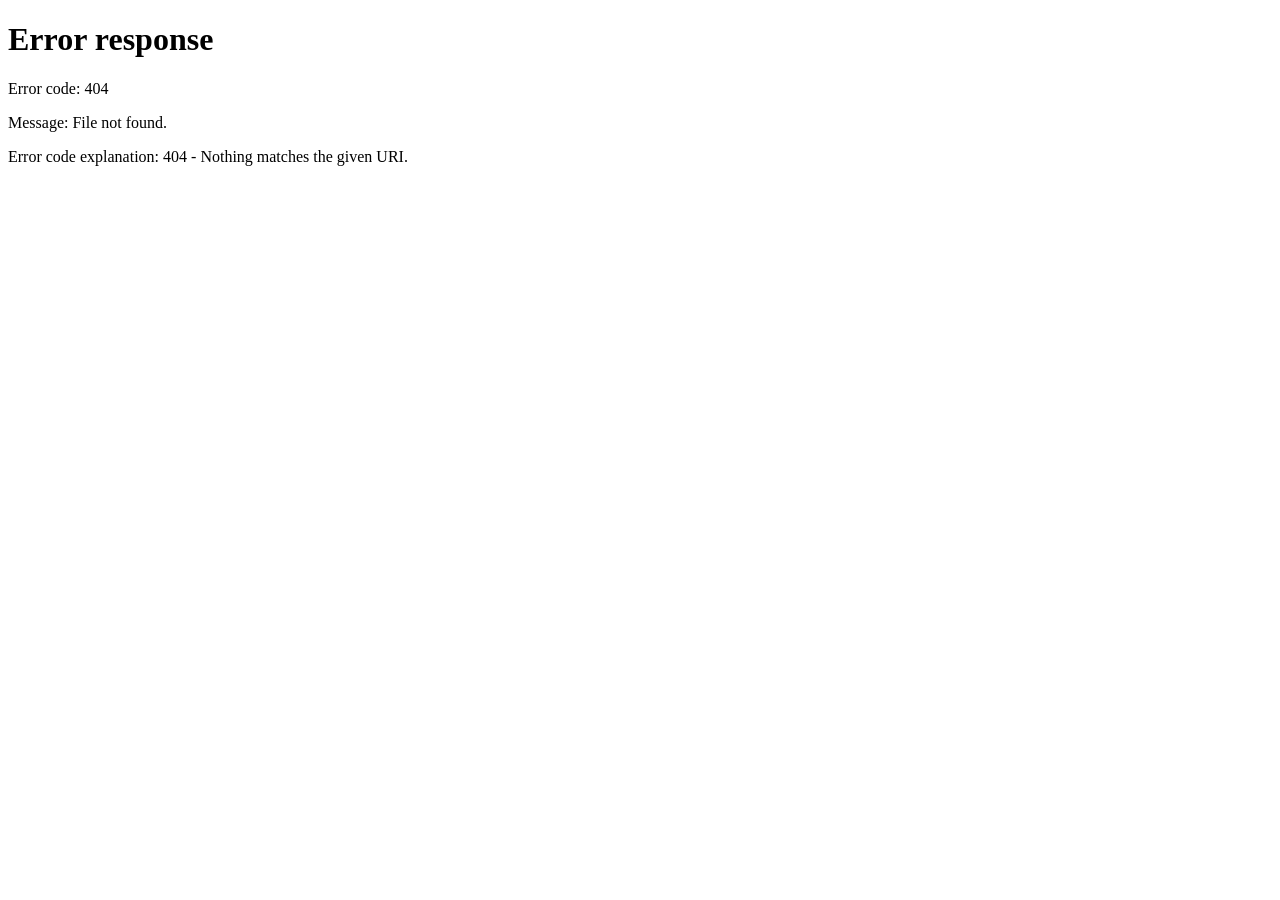
==== html/dashboard.html @ 8587cc4c "Fix status switch logic for Paranas municipality and other improvements" ====
<!DOCTYPE html>
<html lang="en">
<head>
  <meta charset="UTF-8">
  <meta name="viewport" content="width=device-width, initial-scale=1.0">
  <title>Dashboard SAMELCO II</title>
  <link rel="preconnect" href="https://fonts.googleapis.com">
  <link rel="preconnect" href="https://fonts.gstatic.com" crossorigin>
  <link href="https://fonts.googleapis.com/css2?family=Lora:ital,wght@0,500;0,600;1,500&family=Outfit:wght@300;400;500;600;700&family=Playfair+Display:ital,wght@0,600;1,500&display=swap" rel="stylesheet">
  <link rel="stylesheet" href="../css/styles.css">
  <link rel="stylesheet" href="../assets/vendor/leaflet/leaflet.css" />
  <script src="../assets/vendor/leaflet/leaflet.js"></script>
</head>
<body class="page-dashboard">
  <div class="bg-image" aria-hidden="true"></div>
  <div class="noise"></div>
  <div class="orb orb-1"></div>

  <nav class="nav">
    <div class="nav-inner">
      <a href="dashboard.html" class="nav-logo">
        <span class="nav-logo-icon" aria-hidden="true">
          <img src="../assets/images/logo.png" alt="SAMELCO II logo" class="nav-logo-img">
        </span>
        <span class="nav-logo-text">
          <span class="nav-logo-title">SAMELCO II</span>
          <span class="nav-logo-sub">SAMAR ELECTRIC COOPERATIVE, INC.</span>
        </span>
      </a>
      <div class="nav-right">
        <div class="notif-wrap" id="notif-wrap">
          <button type="button" class="notif-btn" id="notif-btn" aria-haspopup="true" aria-expanded="false" title="Notifications">
            <span class="notif-icon">🔔</span>
            <span class="notif-badge" id="notif-badge" style="display:none;">0</span>
          </button>
          <div class="notif-dropdown" id="notif-dropdown">
            <div class="notif-header">
              <div class="notif-head">
                <span class="notif-head-icon">🔔</span>
                <div class="notif-head-text">
                  <div class="notif-head-title">New Reports</div>
                  <div class="notif-head-sub" id="notif-summary">0 new</div>
                </div>
              </div>
              <button type="button" class="notif-clear-all" id="notif-clear-all" title="Mark all as read">Mark all as read</button>
            </div>
            <div class="notif-list" id="notif-list"></div>
            <div class="notif-empty" id="notif-empty">
              <div class="empty-title">No new reports</div>
            </div>
          </div>
        </div>
        <div class="nav-links">
          <a href="dashboard.html" class="nav-link" aria-current="page">Home</a>
          <a href="records.html" class="nav-link">Records</a>
          <a href="analytics.html" class="nav-link">Analytics</a>
          <a href="teams.html" class="nav-link">Teams</a>
          <a href="contact.html" class="nav-link">Contact</a>
          <a href="about.html" class="nav-link">About</a>
        </div>
        <span class="nav-user-welcome">Welcome, <span id="user-name">User</span></span>
        <button type="button" class="nav-btn nav-btn-cta" id="logout-btn">Logout</button>
      </div>
    </div>
  </nav>

  <section class="map-section" id="map-section">
      <div class="map-content-wrapper">
        <div class="map-wrapper">
          <div id="map" class="map-canvas"></div>
        </div>
        <div id="municipalities-panel" class="municipalities-panel">
          <h3 class="municipalities-panel-title">MUNICIPALITIES</h3>
          <p class="municipalities-panel-subtitle">Only municipalities with <strong>New compliance</strong> or <strong>On the way</strong> are listed; barangays without an active report are hidden.</p>
          <div class="municipalities-controls">
            <span class="issues-summary" id="issues-summary"></span>
            <button type="button" id="toggle-audit-btn" class="records-export-btn" style="margin-left:auto;">Audit Logs</button>
          </div>
          <div id="municipalities-sidebar-list" class="municipalities-list"></div>
          <div id="audit-logs" style="display:none; margin-top:0.75rem; border:1px solid #111; padding:0.75rem; border-radius:8px; background:#fff;">
            <div style="font-weight:700; margin-bottom:0.5rem;">Recent Actions</div>
            <div id="audit-logs-empty" style="color:#555;">No logs yet.</div>
            <ul id="audit-logs-list" style="list-style:none; padding-left:0; margin:0; max-height: 300px; overflow-y: auto;"></ul>
          </div>
        </div>
      </div>
    </div>
  </section>

  
  <div id="alarm-permission" style="position:fixed; right:16px; bottom:16px; z-index:9999; display:none; background:#1a1512; color:#ffd000; padding:10px 12px; border-radius:10px; border:1px solid rgba(255,208,0,0.35); box-shadow:0 8px 24px rgba(0,0,0,0.2);">
    <span style="margin-right:8px;">🔔 Enable sound alerts</span>
    <button id="enable-alerts-btn" style="background:#ffd000; color:#1a1512; border:none; border-radius:6px; padding:6px 10px; cursor:pointer;">Enable</button>
  </div>

  <div id="urgent-report-modal" class="modal urgent-report-modal" style="display:none;">
    <div class="modal-content urgent-report-modal-content">
      <span class="close-modal" id="close-urgent-report-modal">&times;</span>
      <div class="urgent-report-kicker">Urgent Report</div>
      <h2 id="urgent-report-title">Immediate attention required</h2>
      <p class="urgent-report-subtitle" id="urgent-report-subtitle">A new urgent report needs immediate crew attention.</p>
      <ul class="info-list urgent-report-list" id="urgent-report-info-list"></ul>
      <div class="urgent-report-actions">
        <button type="button" class="nav-btn nav-btn-cta" id="urgent-report-view-btn">View on Map</button>
        <button type="button" class="records-export-btn" id="urgent-report-dismiss-btn">Dismiss</button>
      </div>
    </div>
  </div>

  <audio id="alarm-audio" preload="auto"></audio>

  <footer class="main-footer">
    <div class="footer-content">
      <div class="footer-brand">
        <a href="dashboard.html" class="footer-logo">
          <img src="../assets/images/logo.png" alt="SAMELCO II logo" class="footer-logo-img">
          <div class="footer-logo-text">
            <span class="footer-logo-title">SAMELCO II</span>
            <span class="footer-logo-sub">SAMAR ELECTRIC COOPERATIVE, INC.</span>
          </div>
        </a>
        <p>Providing reliable and sustainable electric service to the province of Samar. Dedicated to empowering communities through energy.</p>
      </div>
      <div class="footer-links">
        <h4>Quick Links</h4>
        <ul>
          <li><a href="dashboard.html">Home Dashboard</a></li>
          <li><a href="records.html">Consumer Records</a></li>
          <li><a href="analytics.html">Data Analytics</a></li>
          <li><a href="teams.html">Team Management</a></li>
        </ul>
      </div>
      <div class="footer-links">
        <h4>Support</h4>
        <ul>
          <li><a href="about.html">About Us</a></li>
          <li><a href="contact.html">Contact Support</a></li>
          <li><a href="report.html">Report an Issue</a></li>
        </ul>
      </div>
      <div class="footer-contact">
        <h4>Contact Us</h4>
        <div class="footer-contact-info">
          <div class="footer-contact-item">
            <span class="footer-contact-icon">📍</span>
            <span>Paranas, Samar, Philippines</span>
          </div>
          <div class="footer-contact-item">
            <span class="footer-contact-icon">📞</span>
            <span>+63 (055) 123-4567</span>
          </div>
          <div class="footer-contact-item">
            <span class="footer-contact-icon">✉️</span>
            <span>support@samelcodos.ph</span>
          </div>
        </div>
      </div>
    </div>
    <div class="footer-bottom">
      <div class="footer-copy">
        &copy; 2026 SAMELCO II. All rights reserved.
      </div>
    </div>
  </footer>

  <button type="button" class="back-to-top" id="back-to-top" title="Back to Top">
    <span>↑</span>
  </button>

  <script src="../js/supabase-config.js"></script>
  <script src="../js/coverage-samelco-geojson.js"></script>
  <script src="../js/coverage-lookup.js"></script>
  <script src="../js/dashboard.js"></script>
  <script>
    // Back to Top functionality
    const backToTopBtn = document.getElementById('back-to-top');
    window.addEventListener('scroll', () => {
      if (window.scrollY > 300) {
        backToTopBtn.classList.add('visible');
      } else {
        backToTopBtn.classList.remove('visible');
      }
    });
    backToTopBtn.addEventListener('click', () => {
      window.scrollTo({ top: 0, behavior: 'smooth' });
    });
  </script>
</body>
</html>
---- css/styles.css ----
/* ---- Variables ---- */
:root {
 
  --surface: rgba(255, 255, 255, 0.04);
  --surface-hover: rgba(255, 255, 255, 0.07);
  --border: rgba(255, 255, 255, 0.08);
  --text: #f5f0eb;
  --text-muted: #9b8f85;
  --accent: #ffd000;
  --accent-soft: rgba(224, 124, 74, 0.25);
  --accent-glow: rgba(224, 124, 74, 0.4);
  --success: #6ee7b7;
  --radius: 16px;
  --radius-sm: 10px;
  --font: 'Outfit', system-ui, sans-serif;
  --font-display: 'Playfair Display', Georgia, serif;
}

/* ---- Reset & Base ---- */
*, *::before, *::after {
  box-sizing: border-box;
  margin: 0;
  padding: 0;
}

html {
  font-size: 16px;
  scroll-behavior: smooth;
}

body {
  background: #ffffff;
}

/* Single background image */
.bg-image {
  display: none;
  position: fixed;
  inset: 0;
  z-index: -2;
  background-image: url("../assets/images/bg1.jpg");
  background-size: cover;
  background-position: center;
  background-repeat: no-repeat;
}

.bg-overlay {
  position: fixed;
  inset: 0;
  z-index: -1;
  background: #1a1512;
  pointer-events: none;
}

/* ---- Background effects ---- */
.noise {
  display: none;
  position: fixed;
  inset: 0;
  background-image: url("../assets/images/bg.jpg");
  pointer-events: none;
  z-index: 1;
}

/* Background coasters */
.bg-coaster {
  display: none;
  position: fixed;
  border-radius: 50%;
  pointer-events: none;
  z-index: 0;
  background: linear-gradient(145deg, rgba(255, 255, 255, 0.06) 0%, rgba(255, 255, 255, 0.02) 100%);
  border: 3px solid rgba(255, 255, 255, 0.12);
  box-shadow: inset 0 2px 12px rgba(255, 255, 255, 0.06),
    0 20px 40px rgba(0, 0, 0, 0.2);
  animation: bg-coaster-float 15s ease-in-out infinite;
}

.bg-coaster-1 {
  width: 280px;
  height: 280px;
  top: 15%;
  right: 18%;
  animation-delay: 0s;
}

.bg-coaster-2 {
  width: 200px;
  height: 200px;
  bottom: 25%;
  left: 12%;
  animation-delay: -5s;
}

.bg-coaster-3 {
  width: 160px;
  height: 160px;
  top: 55%;
  right: 35%;
  animation-delay: -10s;
}

@keyframes bg-coaster-float {
  0%, 100% { transform: translate(0, 0) rotate(0deg); }
  33% { transform: translate(15px, -15px) rotate(2deg); }
  66% { transform: translate(-10px, 10px) rotate(-1deg); }
}

.orb {
  display: none;
  position: fixed;
  border-radius: 50%;
  filter: blur(80px);
  opacity: 0.5;
  pointer-events: none;
  z-index: 0;
  animation: float 12s ease-in-out infinite;
}

.orb-1 {
  width: 400px;
  height: 400px;
  background: radial-gradient(circle, var(--accent-soft) 0%, transparent 70%);
  top: -100px;
  left: -100px;
  animation-delay: 0s;
}

.orb-2 {
  width: 300px;
  height: 300px;
  background: radial-gradient(circle, rgba(110, 231, 183, 0.15) 0%, transparent 70%);
  bottom: 10%;
  right: 10%;
  animation-delay: -4s;
}

.orb-3 {
  width: 250px;
  height: 250px;
  background: radial-gradient(circle, rgba(167, 139, 250, 0.12) 0%, transparent 70%);
  top: 50%;
  left: 40%;
  animation-delay: -8s;
}

@keyframes float {
  0%, 100% { transform: translate(0, 0) scale(1); }
  33% { transform: translate(30px, -30px) scale(1.05); }
  66% { transform: translate(-20px, 20px) scale(0.95); }
}

/* ---- Carousel ---- */
.carousel-section {
  position: relative;
  z-index: 2;
  width: 100%;
  max-width: none;
  height: calc(100svh - 6.75rem);
  min-height: 460px;
  overflow: hidden;
  border-radius: var(--radius);
}

.carousel {
  position: absolute;
  inset: 0;
}

.carousel-track {
  display: flex;
  width: 300%;
  height: 100%;
  transition: transform 0.5s ease-in-out;
}

.carousel-slide {
  flex: 0 0 33.333%;
  width: 33.333%;
  height: 100%;
  background-size: cover;
  background-position: center;
  background-repeat: no-repeat;
}

.carousel-slide-1 { background-image: url("../assets/images/bg1.jpg"); }
.carousel-slide-2 { background-image: url("../assets/images/bg2.jpg"); }
.carousel-slide-3 { background-image: url("../assets/images/bg3.jpg"); }

@keyframes carousel-slide {
  0%, 28% { transform: translateX(0); }
  33%, 61% { transform: translateX(-33.333%); }
  66%, 94% { transform: translateX(-66.666%); }
  100% { transform: translateX(0); }
}

.carousel-overlay {
  position: absolute;
  inset: 0;
  background: linear-gradient(to bottom, rgba(0,0,0,0.3) 0%, rgba(0,0,0,0.5) 100%);
  pointer-events: none;
}

.carousel-caption {
  position: absolute;
  bottom: 20%;
  left: 50%;
  transform: translateX(-50%);
  text-align: center;
  color: #fff;
  z-index: 1;
  pointer-events: auto;
}

.carousel-tag {
  display: inline-block;
  font-family: 'Playfair Display', Georgia, serif;
  font-size: 2.125rem;
  font-weight: 600;
  letter-spacing: 0.25em;
  text-transform: uppercase;
  color: var(--accent);
  margin: 0 0 0.5rem 0;
}

.carousel-cta {
  display: inline-block;
  padding: 0.75rem 1.75rem;
  font-family: var(--font);
  font-size: 1rem;
  font-weight: 600;
  color: #1a1512;
  background: var(--accent);
  border-radius: var(--radius-sm);
  text-decoration: none;
  transition: transform 0.2s, box-shadow 0.2s;
  box-shadow: 0 4px 20px rgba(255, 208, 0, 0.4);
}

.carousel-cta:hover {
  transform: translateY(-2px);
  box-shadow: 0 6px 24px rgba(255, 208, 0, 0.5);
}

.carousel-dots {
  position: absolute;
  bottom: 1.5rem;
  left: 50%;
  transform: translateX(-50%);
  display: flex;
  gap: 0.5rem;
  z-index: 1;
}

.carousel-dot {
  width: 10px;
  height: 10px;
  border-radius: 50%;
  border: 2px solid rgba(255,255,255,0.6);
  background: transparent;
  cursor: pointer;
  padding: 0;
  transition: background 0.2s, border-color 0.2s;
}

.carousel-dot:hover,
.carousel-dot.active {
  background: #fff;
  border-color: #fff;
}

@media (max-width: 900px) {
  .carousel-section {
    height: 70vh;
    min-height: 360px;
  }
}

.dashboard-hero {
  display: none;
}

.dashboard-container {
  max-width: 1000px;
  margin: 0 auto;
}

.dashboard-title {
  font-family: var(--font-display);
  font-size: clamp(1.5rem, 5vw, 2.5rem);
  font-weight: 400;
  color:black var(--text);
  margin-bottom: 0.75rem;
}

.dashboard-subtitle {
  font-size: 1.15rem;
  color: black var(--text-muted);
}

.nav-user-welcome {
  display: inline-flex;
  align-items: center;
  justify-content: center;
  height: 40px;
  padding: 0 10px;
  font-family: var(--font);
  font-size: 0.9rem;
  color: #374151;
  font-weight: 600;
  background: rgba(255,255,255,0.5);
  border: 1px solid rgba(0,0,0,0.05);
  border-radius: 10px;
}

.nav-user-welcome #user-name {
  font-weight: 700;
  color: #6b0f0f;
}

@media (max-width: 900px) {
  .nav-user-welcome {
    display: none;
  }
  .nav-inner {
    padding: 0.5rem 1rem;
  }
  .notif-dropdown {
    width: 92vw;
    right: 50%;
    transform: translateX(50%);
  }
}

/* ---- Map Section ---- */
.map-section {
  position: relative;
  z-index: 2;
  width: 100%;
  padding: 60px 0 0 0;
  background: #ffffff;
  min-height: 100vh;
}

.map-container {
  max-width: 100%;
  margin: 0;
  padding: 0;
}

.map-header {
  text-align: center;
  margin-bottom: 1rem;
  padding: 0 1rem;
}

.map-title {
  font-family: var(--font-display);
  font-size: clamp(2rem, 4vw, 2.80rem);
  font-weight: 800;
  color: #8f0000;
  margin-bottom: 0.5rem;
}

.map-subtitle {
  font-size: 1.05rem;
  color: #110f0f;
  font-weight: 600;
}

.map-wrapper {
  position: relative;
  border-radius: 0;
  overflow: hidden;
  box-shadow: none;
  flex: 1;
  min-width: 0;
  border: 2px solid rgba(139, 42, 42, 0.3);
  background: #fff;
}

.map-content-wrapper {
  display: flex;
  gap: 0;
  align-items: stretch;
  height: calc(100vh - 140px);
}

body.page-dashboard .map-section {
  padding-top: 72px;
  min-height: 100svh;
  height: 100svh;
  display: flex;
}

body.page-dashboard .map-container {
  height: 100%;
  display: flex;
  flex-direction: column;
}

body.page-dashboard .map-header {
  display: none;
}

body.page-dashboard .map-content-wrapper {
  flex: 1;
  height: auto;
  min-height: 0;
}

body.page-dashboard .map-canvas {
  height: 100% !important;
}

/* on about page remove sidebar spacing */
body.page-about .map-content-wrapper {
  justify-content: center;
}

/* remove nav bottom border/shadow on about page */
body.page-about .nav {
  border-bottom: none;
  box-shadow: none;
  background: #fff; /* keep solid white if desired */
}

.municipalities-panel {
  width: 32%;
  min-width: 260px;
  max-width: 380px;
  background: #fff;
  display: flex;
  flex-direction: column;
  height: 100%;
  border-left: 1px solid #ccc;
  padding: 1.25rem 1.5rem;
}

.municipalities-panel[hidden] {
  display: none !important;
}

.municipalities-panel-title {
  font-family: var(--font);
  font-size: 1rem;
  font-weight: 700;
  color: #1a1a1a;
  text-transform: uppercase;
  letter-spacing: 0.02em;
  margin: 0 0 1rem 0;
  padding: 0;
}

.municipalities-panel-subtitle {
  font-size: 0.8rem;
  color: #555;
  margin: 0 0 0.75rem 0;
}

.municipalities-list {
  flex: 1;
  min-height: 0;
  overflow-y: auto;
  display: flex;
  flex-direction: column;
  gap: 0.25rem;
}

.sidebar-list {
  flex: 1;
  overflow-y: auto;
  display: flex;
  flex-direction: column;
  gap: 0.25rem;
}

.sidebar-municipality-item {
  padding: 0.5rem 0;
  background: transparent;
  border: none;
  border-radius: 0;
  cursor: pointer;
  transition: background 0.15s ease;
}

.sidebar-municipality-item:hover {
  background: #fff;
}

.sidebar-municipality-item.is-active {
  background: #fff;
}

.sidebar-municipality-item h4 {
  font-family: var(--font);
  font-size: 0.95rem;
  font-weight: 400;
  color: #1a1a1a;
  margin: 0;
}

.sidebar-municipality-item p {
  font-size: 0.8rem;
  color: #555;
  margin: 0.25rem 0 0 0;
}

.sidebar-municipality-item.is-active h4 {
  color: #8f0000;
  font-weight: 700;
}

.sidebar-barangays {
  margin-top: 0.35rem;
  margin-bottom: 0.5rem;
  padding-left: 0.75rem;
  border-left: 2px solid rgba(0, 0, 0, 0.15);
  display: flex;
  flex-direction: column;
  gap: 0.2rem;
}

.barangay-item-sidebar {
  padding: 0.35rem 0;
  background: transparent;
  border: none;
  border-radius: 0;
  font-size: 0.85rem;
  color: #333;
  display: flex;
  align-items: center;
  gap: 0.5rem;
}

.barangay-item-sidebar:hover {
  background: transparent;
  transform: none;
}

.barangay-item-sidebar.barangay-new {
  color: #dc2626;
  font-weight: 700;
  position: relative;
}

.barangay-item-sidebar.barangay-new::after {
  content: '';
  display: none;
}

.barangay-item-sidebar.barangay-pending {
  color: #f97316;
  font-weight: 700;
}

.barangay-item-sidebar .restore-one-btn {
  margin-left: auto;
  font-size: 0.75rem;
  color: #065f46;
  text-decoration: none;
}

.issue-badge {
  display: inline-block;
  margin-left: 0.5rem;
  padding: 0.1rem 0.45rem;
  font-size: 0.7rem;
  font-weight: 700;
  border: 1px solid transparent;
  border-radius: 10px;
  vertical-align: middle;
}

.issue-badge.new {
  color: #dc2626;
  background: #fee2e2;
  border-color: #fecaca;
}

.issue-badge.pending {
  color: #f97316;
  background: #ffedd5;
  border-color: #fed7aa;
}

.issue-badge.restored {
  color: #065f46;
  background: #d1fae5;
  border-color: #a7f3d0;
}

.sidebar-municipality-item.has-issue h4 {
  font-weight: 600;
  color: #7f1d1d;
}

.municipalities-controls {
  display: flex;
  align-items: center;
  justify-content: space-between;
  gap: 0.5rem;
  margin: 0.25rem 0 0.5rem;
}

.issues-toggle {
  display: inline-flex;
  align-items: center;
  gap: 0.4rem;
  font-size: 0.8rem;
  color: #222;
}

.issues-summary {
  font-size: 0.8rem;
  color: #7f1d1d;
  font-weight: 600;
}

/* Map pins for status */
.marker-pin-new {
  background: linear-gradient(135deg, #dc2626 0%, #ef4444 100%);
}
.marker-pin-pending {
  background: linear-gradient(135deg, #f97316 0%, #fb923c 100%);
}
.marker-pin-restored {
  background: linear-gradient(135deg, #059669 0%, #34d399 100%);
}

@media (max-width: 1024px) {
  .map-content-wrapper {
    flex-direction: column;
  }

  .municipalities-panel {
    width: 100%;
    min-width: 0;
    max-width: none;
    max-height: 280px;
  }

  .municipalities-list {
    max-height: 200px;
  }
}

.map-canvas {
  width: 100%;
  height: 100%;
  background: #ffffff;
}

.map-overlay-ui {
  position: absolute;
  top: 1rem;
  right: 1rem;
  z-index: 1000;
}

/* ---- Branches page ---- */
.branches-section {
  position: relative;
  z-index: 2;
  width: 100%;
  padding: 60px 0;
  background: #ffffff;
  min-height: 100vh;
}

.branches-container {
  max-width: 600px;
  margin: 0 auto;
  padding: 0 1rem;
  text-align: center;
}

.branch-list {
  display: flex;
  flex-wrap: wrap;
  gap: 1rem;
  justify-content: center;
  margin-top: 2rem;
}

.branch-option {
  padding: 0.75rem 1.25rem;
  background: var(--accent);
  color: #1a1512;
  border: none;
  border-radius: var(--radius-sm);
  cursor: pointer;
  font-weight: 600;
  transition: transform 0.2s;
}

.branch-option:hover {
  transform: scale(1.05);
}

/* ---- About page ---- */
.about-section {
  position: relative;
  z-index: 2;
  width: 100%;
  padding: 60px 0;
  background: #ffffff;
}
.about-container {
  max-width: 1280px;
  margin: 0 auto;
  padding: 0 2rem;
  text-align: center;
}

/* ---- Contact page layout ---- */
.contact-section {
  position: relative;
  z-index: 2;
  width: 100%;
  padding: 60px 0;
  background: #ffffff;
}
.contact-container {
  max-width: 1280px;
  margin: 0 auto;
  padding: 0 1rem;
  text-align: center;
}

.system-flow {
  margin-top: 1.5rem;
  padding: 1.25rem;
  background: rgba(255, 255, 255, 0.88);
  border: 1px solid rgba(139, 42, 42, 0.2);
  border-radius: var(--radius);
  text-align: left;
  box-shadow: 0 10px 24px rgba(0, 0, 0, 0.08);
}

.system-flow h2 {
  margin: 0 0 0.75rem 0;
  font-family: var(--font-display);
  font-size: 1.45rem;
  color: #7f0000;
}

.system-flow p {
  margin: 0 0 0.85rem 0;
  color: #1a1512;
  line-height: 1.55;
}

.flow-list {
  margin: 0;
  padding-left: 1.2rem;
  color: #1a1512;
}

.flow-list li {
  margin-bottom: 0.6rem;
  line-height: 1.45;
}

/* stats cards used on about page */
.about-stats {
  display: flex;
  gap: 1rem;
  justify-content: center;
  margin-top: 2rem;
  flex-wrap: nowrap;
}
.stat-card {
  background: var(--surface);
  padding: 0.75rem 1rem;
  border-radius: var(--radius-sm);
  min-width: 90px;
  max-width: 130px;
  flex: 1;
  box-shadow: 0 2px 8px rgba(0,0,0,0.08);
}
.stat-card h3 {
  margin: 0;
  font-size: 0.85rem;
  color: #1a1512;
}
.stat-card p {
  margin: 0.35rem 0 0 0;
  font-size: 1.25rem;
  font-weight: 700;
  color: #6b0f0f;
}

.map-legend {
  background: rgba(26, 21, 18, 0.95);
  padding: 0.75rem 1rem;
  border-radius: 12px;
  box-shadow: 0 4px 16px rgba(0, 0, 0, 0.2);
  backdrop-filter: blur(10px);
}

.legend-item {
  display: flex;
  align-items: center;
  gap: 0.5rem;
  font-size: 0.875rem;
  color: #f5f0eb;
  font-weight: 500;
}

.legend-marker {
  width: 12px;
  height: 12px;
  background: #059669;
  border-radius: 50%;
  border: 2px solid #f5f0eb;
}

.custom-marker {
  background: transparent;
  border: none;
}

.marker-pin {
  width: 30px;
  height: 30px;
  background: linear-gradient(135deg, #059669 0%, #34d399 100%);
  --marker-glow: rgba(5, 150, 105, 0.28);
  border-radius: 50% 50% 50% 0;
  transform: rotate(-45deg);
  border: 3px solid #ffffff;
  box-shadow: 0 4px 12px rgba(0, 0, 0, 0.3);
  position: relative;
}

.marker-pin-blink {
  animation: marker-pin-blink 1.1s ease-in-out infinite;
}

/* Hazard marker (red for problems) */
.marker-pin-hazard {
  background: linear-gradient(135deg, #dc2626 0%, #ef4444 100%);
}

.marker-pin.marker-pin-new {
  --marker-glow: rgba(220, 38, 38, 0.3);
  background: linear-gradient(135deg, #fa1111 0%, #fc1f1f 100%) !important;
}
.marker-pin.marker-pin-pending {
  --marker-glow: rgba(249, 115, 22, 0.3);
  background: linear-gradient(135deg, #ff8c3a 0%, #fb923c 100%) !important;
}
.marker-pin.marker-pin-restored {
  --marker-glow: rgba(5, 150, 105, 0.28);
  background: linear-gradient(135deg, #059669 0%, #34d399 100%) !important;
}

@keyframes marker-pin-blink {
  0%, 100% {
    opacity: 1;
    transform: rotate(-45deg) scale(1);
    box-shadow: 0 4px 12px rgba(0, 0, 0, 0.3), 0 0 0 0 var(--marker-glow);
  }
  50% {
    opacity: 0.45;
    transform: rotate(-45deg) scale(1.08);
    box-shadow: 0 4px 12px rgba(0, 0, 0, 0.18), 0 0 0 14px var(--marker-glow);
  }
}

@media (prefers-reduced-motion: reduce) {
  .marker-pin-blink {
    animation: none;
  }
}

.map-popup {
  text-align: center;
  padding: 0.25rem;
}

.map-popup strong {
  display: block;
  font-size: 1rem;
  color: #ffd000;
  margin-bottom: 0.25rem;
}

.map-popup span {
  font-size: 0.85rem;
  color: #333230;
}

.leaflet-popup-content-wrapper,
.leaflet-popup-content {
  pointer-events: auto;
}

.leaflet-popup-pane,
.leaflet-popup {
  pointer-events: auto;
}

.map-popup {
  pointer-events: auto;
}

.map-popup-actions {
  display: flex;
  flex-wrap: wrap;
  gap: 6px;
  margin-top: 10px;
  pointer-events: auto;
}

.map-popup-btn {
  display: inline-flex;
  align-items: center;
  justify-content: center;
  min-height: 32px;
  padding: 0 10px;
  border-radius: 8px;
  border: 1px solid #cbd5e1;
  background: #fff;
  color: #0f172a;
  font-size: 0.82rem;
  font-weight: 600;
  text-decoration: none;
  cursor: pointer;
  pointer-events: auto;
}

.map-popup-select {
  pointer-events: auto;
}

/* ---- Municipalities Grid ---- */
.municipalities-grid {
  position: relative;
  z-index: 2;
  padding: 4rem 2rem;
  background: #ffffff;
}

.municipalities-container {
  max-width: 1200px;
  margin: 0 auto;
}

.municipalities-title {
  font-family: var(--font-display);
  font-size: clamp(1.75rem, 3vw, 2.25rem);
  font-weight: 600;
  color: #0e0d0d;
  text-align: center;
  margin-bottom: 2.5rem;
}

.grid {
  display: grid;
  grid-template-columns: repeat(auto-fill, minmax(250px, 1fr));
  gap: 1.5rem;
}

.municipality-card {
  background: rgb(255, 253, 253);
  border: 1px solid rgb(180, 9, 9);
  border-radius: 16px;
  padding: 1.5rem;
  transition: all 0.3s ease;
  backdrop-filter: blur(10px);
  cursor: pointer;
}

.municipality-card:hover {
  background: rgba(138, 0, 0, 0.966);
  border-color: var(--accent);
  transform: translateY(-4px);
  box-shadow: 0 8px 24px rgb(255, 208, 0);
}

.municipality-card:hover h3 {
  color: #ffffff;
}

/* ---- Teams Page Specific Styles ---- */
.teams-dashboard-grid {
  display: grid;
  grid-template-columns: repeat(auto-fill, minmax(300px, 1fr));
  gap: 1.5rem;
  margin-top: 2rem;
}

.team-card {
  background: rgba(255, 255, 255, 0.9);
  border: 1px solid rgba(139, 42, 42, 0.1);
  border-radius: 16px;
  padding: 1.5rem;
  transition: all 0.3s cubic-bezier(0.4, 0, 0.2, 1);
  box-shadow: 0 4px 6px -1px rgba(0, 0, 0, 0.1), 0 2px 4px -1px rgba(0, 0, 0, 0.06);
  display: flex;
  flex-direction: column;
  gap: 1rem;
  position: relative;
  overflow: hidden;
}

.team-card::before {
  content: '';
  position: absolute;
  top: 0;
  left: 0;
  width: 4px;
  height: 100%;
  background: #8b2a2a;
  opacity: 0.8;
}

.team-card:hover {
  transform: translateY(-5px);
  box-shadow: 0 20px 25px -5px rgba(0, 0, 0, 0.1), 0 10px 10px -5px rgba(0, 0, 0, 0.04);
  border-color: rgba(139, 42, 42, 0.3);
}

.team-card-header {
  display: flex;
  justify-content: space-between;
  align-items: flex-start;
}

.team-card-title {
  font-family: 'Outfit', sans-serif;
  font-size: 1.25rem;
  font-weight: 700;
  color: #1e293b;
  margin: 0;
}

.team-card-badges {
  display: flex;
  flex-wrap: wrap;
  gap: 0.5rem;
}

.team-badge {
  padding: 0.25rem 0.75rem;
  border-radius: 9999px;
  font-size: 0.75rem;
  font-weight: 600;
  text-transform: uppercase;
  letter-spacing: 0.025em;
}

.badge-active { background: #dcfce7; color: #166534; }
.badge-inactive { background: #fee2e2; color: #991b1b; }
.badge-available { background: #e0f2fe; color: #075985; }
.badge-busy { background: #fee2e2; color: #991b1b; }

.team-card-actions {
  margin-top: auto;
  display: flex;
  gap: 0.75rem;
  padding-top: 1rem;
  border-top: 1px solid #f1f5f9;
}

.team-btn {
  flex: 1;
  padding: 0.625rem;
  border-radius: 8px;
  font-size: 0.875rem;
  font-weight: 600;
  cursor: pointer;
  transition: all 0.2s;
  border: 1px solid transparent;
  display: inline-flex;
  align-items: center;
  justify-content: center;
  gap: 0.5rem;
}

.team-btn-toggle {
  background: #f8fafc;
  color: #475569;
  border-color: #e2e8f0;
}

.team-btn-toggle:hover {
  background: #f1f5f9;
  border-color: #cbd5e1;
}

.team-btn-delete {
  background: #fff;
  color: #dc2626;
  border-color: #fee2e2;
}

.team-btn-delete:hover {
  background: #fef2f2;
  border-color: #fecaca;
}

/* ---- Team Page Filters ---- */
.team-filters {
  display: flex;
  align-items: center;
  gap: 0.75rem;
  margin-top: 2rem;
  padding-bottom: 1rem;
  border-bottom: 1px solid #e2e8f0;
}

.filter-label {
  font-size: 0.875rem;
  font-weight: 600;
  color: #475569;
}

.team-filter-btn {
  padding: 0.5rem 1rem;
  border: 1px solid #e2e8f0;
  background: #fff;
  color: #475569;
  border-radius: 8px;
  font-size: 0.875rem;
  font-weight: 600;
  cursor: pointer;
  transition: all 0.2s;
}

.team-filter-btn:hover {
  background: #f8fafc;
  border-color: #cbd5e1;
}

.team-filter-btn.is-active {
  background: #c53030;
  color: #fff;
  border-color: #c53030;
}

.teams-empty-state {
  grid-column: 1 / -1;
  text-align: center;
  padding: 3rem 1rem;
  color: #64748b;
  font-weight: 500;
  background: #f8fafc;
  border-radius: 12px;
}

/* Modal styles enhancement */
.modal-overlay {
  backdrop-filter: blur(4px);
  background: rgba(15, 23, 42, 0.4) !important;
}

.modal-content-styled {
  border: none !important;
  box-shadow: 0 25px 50px -12px rgba(0, 0, 0, 0.25) !important;
}

.form-input {
  transition: all 0.2s;
}

.form-input:focus {
  outline: none;
  border-color: #8b2a2a !important;
  box-shadow: 0 0 0 3px rgba(139, 42, 42, 0.1);
}

.municipality-card h3 {
  font-family: var(--font);
  font-size: 1.15rem;
  font-weight: 600;
  color: #000000;
  margin-bottom: 0.5rem;
}

.municipality-card p {
  font-size: 0.9rem;
  color: #000000;
}

.barangay-list {
  display: grid;
  grid-template-columns: repeat(auto-fill, minmax(120px, 1fr));
  gap: 0.5rem;
  margin-top: 1rem;
}

/* Map Labels */
.map-label {
  background: none !important;
  border: none !important;
  box-shadow: none !important;
  font-weight: 900;
  color: #000;
  text-shadow: 
    -2px -2px 0 #fff,  
     2px -2px 0 #fff,
    -2px  2px 0 #fff,
     2px  2px 0 #fff,
     0px 0px 6px rgba(255,255,255,1);
  white-space: nowrap;
  pointer-events: none !important;
  font-family: 'Outfit', sans-serif;
}

.municipality-label {
  font-size: 15px;
  text-transform: uppercase;
  letter-spacing: 0.08em;
  z-index: 1000;
}

.barangay-label {
  font-size: 11px;
  font-weight: 800;
  color: #1e293b;
  z-index: 999;
}

.leaflet-tooltip-pane .map-label {
  background: transparent;
  border: none;
}
  margin-top: 1rem;
  padding-top: 1rem;
  border-top: 1px solid rgba(0, 0, 0, 0.1);
}

.barangay-list ul {
  list-style: none;
  padding: 0;
  margin: 0;
  display: grid;
  grid-template-columns: 1fr;
  gap: 0.5rem;
  max-height: 300px;
  overflow-y: auto;
}

.barangay-list li {
  padding: 0.5rem;
  background: rgba(255, 208, 0, 0.1);
  border-radius: 8px;
  font-size: 0.85rem;
  color: #000000;
  transition: background 0.2s;
}

.barangay-list li:hover {
  background: rgba(255, 208, 0, 0.2);
}

.municipality-card:hover .barangay-list li {
  color: #ffffff;
  background: rgba(255, 255, 255, 0.1);
}

.municipality-card:hover .barangay-list li:hover {
  background: rgba(255, 255, 255, 0.2);
}

@media (max-width: 900px) {
  .municipalities-grid {
    padding: 3rem 1rem;
  }

  .grid {
    grid-template-columns: repeat(auto-fill, minmax(200px, 1fr));
    gap: 1rem;
  }
}

@media (max-width: 900px) {
  .map-section {
    padding: 3rem 1rem;
  }

  .map-canvas {
    height: 400px;
  }

  .dashboard-hero {
    padding: 6rem 1rem 2rem;
  }
}

.leaflet-popup-content-wrapper {
  background: rgba(26, 21, 18, 0.98);
  border-radius: 12px;
  box-shadow: 0 8px 24px rgba(0, 0, 0, 0.2);
  border: 1px solid rgba(255, 208, 0, 0.3);
}

.leaflet-popup-tip {
  background: rgba(26, 21, 18, 0.98);
}

/* ---- Navigation (SAMELCO II banner style) ---- */
.nav {
  position: fixed;
  top: 0;
  left: 0;
  right: 0;
  z-index: 10;
  background: #ffffff;
  border-bottom: 1px solid rgba(0, 0, 0, 0.05);
  box-shadow: 0 4px 12px rgba(0, 0, 0, 0.05);
}

.nav-inner {
  position: relative;
  display: flex;
  align-items: center;
  justify-content: space-between;
  padding: 0.6rem 2rem;
  max-width: 1400px;
  margin: 0 auto;
}

.nav-logo {
  display: inline-flex;
  align-items: center;
  gap: 0.85rem;
  text-decoration: none;
  transition: transform 0.25s, opacity 0.25s;
}

.nav-logo:hover {
  transform: scale(1.02);
  opacity: 0.95;
}

.nav-logo-icon {
  display: flex;
  align-items: center;
  justify-content: center;
  width: 48px;
  height: 40px;
  background: transparent;
  border-radius: 0;
  flex-shrink: 0;
}

.nav-logo-img {
  width: 100%;
  height: auto;
  display: block;
  border-radius: 6px;
}

.nav-logo-text {
  display: flex;
  flex-direction: column;
  align-items: flex-start;
  gap: 0.1rem;
}

.nav-logo-title {
  font-family: var(--font);
  font-size: 1.4rem;
  font-weight: 700;
  color: #1a1512;
  letter-spacing: 0.04em;
  line-height: 1.15;
}

.nav-logo-sub {
  font-family: var(--font);
  font-size: 0.6rem;
  font-weight: 700;
  color: #1a1512;
  letter-spacing: 0.02em;
  line-height: 1.2;
  text-transform: uppercase;
}

/* Nav right: Log in + three-dot menu */
.nav-right {
  display: flex;
  align-items: center;
  gap: 0.6rem;
  position: relative;
  flex-wrap: nowrap;
}

/* Dashboard: three-dots menu */
.nav-dots-wrap {
  position: relative;
}

.nav-dots-trigger {
  display: flex;
  align-items: center;
  justify-content: center;
  width: 40px;
  height: 40px;
  padding: 0;
  background: rgba(255, 255, 255, 0.45);
  border: 1px solid rgba(255, 255, 255, 0.4);
  border-radius: 10px;
  cursor: pointer;
  transition: all 0.2s ease;
  box-shadow: 0 4px 12px rgba(0, 0, 0, 0.1);
}

.nav-dots-trigger:hover {
  background: rgba(255, 255, 255, 0.65);
  transform: scale(1.03);
}

.nav-dots-icon {
  font-size: 1.4rem;
  font-weight: bold;
  color: #6b0f0f;
  line-height: 1;
}

.nav-dots-dropdown {
  display: none;
  position: absolute;
  top: calc(100% + 0.5rem);
  right: 0;
  min-width: 160px;
  background: #fff;
  border-radius: 10px;
  box-shadow: 0 8px 24px rgba(0, 0, 0, 0.15);
  border: 1px solid rgba(139, 42, 42, 0.15);
  padding: 0.5rem;
  z-index: 1000;
  flex-direction: column;
  gap: 0.25rem;
}

.nav-dots-dropdown.is-open {
  display: flex;
}

/* Notifications bell */
.notif-wrap { position: relative; }
.notif-btn {
  display: inline-flex;
  align-items: center;
  justify-content: center;
  width: 42px;
  height: 42px;
  padding: 0;
  background: #ffffff;
  border: 1px solid rgba(0, 0, 0, 0.06);
  border-radius: 10px;
  cursor: pointer;
  transition: background 0.2s ease;
  box-shadow: none;
  position: relative;
}
.notif-btn:hover { background: #f9fafb; }
.notif-icon { font-size: 1.25rem; line-height: 1; color: #111827; }
.notif-badge {
  position: absolute;
  top: -6px;
  right: -6px;
  min-width: 20px;
  height: 20px;
  padding: 0 5px;
  border-radius: 10px;
  background: #dc2626;
  color: #fff;
  font-size: 0.75rem;
  display: inline-flex;
  align-items: center;
  justify-content: center;
  border: 2px solid #fff;
  box-shadow: 0 2px 8px rgba(220, 38, 38, 0.35);
}
.notif-dropdown {
  display: none;
  position: absolute;
  top: calc(100% + 0.5rem);
  right: 0;
  width: 420px;
  max-height: 520px;
  overflow: auto;
  background: #ffffff;
  border-radius: 10px;
  box-shadow: 0 8px 24px rgba(0,0,0,0.12);
  border: 1px solid rgba(0,0,0,0.1);
  z-index: 1000;
}
.notif-dropdown.is-open { display: block; }
.notif-header {
  display: flex;
  align-items: center;
  justify-content: space-between;
  padding: 1rem 1.1rem;
  color: #1a1512;
  border-bottom: 1px solid rgba(0,0,0,0.06);
  background: #ffffff;
  position: sticky; top: 0;
}
.notif-head { display: flex; align-items: center; gap: 0.6rem; }
.notif-head-icon { font-size: 1.25rem; filter: none; animation: none; }
.notif-head-title { font-weight: 800; line-height: 1; letter-spacing: 0.02em; }
.notif-head-sub { font-size: 0.8rem; color: #6b7280; margin-top: 2px; }
.notif-clear-all {
  background: #f3f4f6;
  color: #374151;
  border: 1px solid #e5e7eb;
  border-radius: 999px;
  padding: 0.3rem 0.7rem;
  font-size: 0.78rem;
  cursor: pointer;
}
.notif-clear-all:hover { background: #e5e7eb; }
.notif-list { display: flex; flex-direction: column; background: #fff; }
.notif-empty { padding: 1.25rem; color: #666; font-size: 0.9rem; text-align: center; }
.notif-empty .empty-icon {
  font-size: 1.8rem;
  display: block;
  margin-bottom: 0.35rem;
  opacity: 0.6;
}
@keyframes bellGlow {
  0%,100% { filter: drop-shadow(0 2px 6px rgba(255,208,0,0.25)); transform: translateY(0); }
  50% { filter: drop-shadow(0 4px 10px rgba(255,208,0,0.5)); transform: translateY(-1px); }
}
.notif-item {
  padding: 0.85rem 0.95rem;
  border-bottom: 1px solid rgba(0,0,0,0.06);
  display: flex;
  align-items: flex-start;
  justify-content: space-between;
  gap: 0.75rem;
  transition: background 0.15s ease;
  border-left: none;
}
.notif-item:hover { background: #fafafa; }
.notif-item .notif-left { flex: 1 1 auto; min-width: 0; }
.notif-item-title { display:flex; align-items:center; gap:0.5rem; font-weight: 700; font-size: 0.95rem; color: #111827; margin-bottom: 0.15rem; }
.notif-item-sub { font-size: 0.85rem; color: #333; white-space: nowrap; overflow: hidden; text-overflow: ellipsis; max-width: 100%; }
.notif-item-time { font-size: 0.75rem; color: #666; text-align: right; margin-bottom: 0.35rem; }
.notif-right { display: flex; flex-direction: column; align-items: flex-end; gap: 0.35rem; }
.notif-queue-badge {
  display: inline-flex;
  align-items: center;
  justify-content: center;
  min-width: 22px;
  height: 22px;
  padding: 0 6px;
  margin-right: 0.5rem;
  border-radius: 999px;
  font-size: 0.8rem;
  font-weight: 700;
  background: #b30000;
  color: #ffffff;
  border: 1px solid rgba(179, 0, 0, 0.35);
}
.notif-view-btn {
  background: #b30000;
  color: #ffffff;
  border: 1px solid rgba(179, 0, 0, 0.35);
  border-radius: 999px;
  padding: 0.25rem 0.6rem;
  font-size: 0.8rem;
  cursor: pointer;
}
.notif-view-btn:hover { background: #8b0000; }
.notif-dismiss-btn {
  background: #f3f4f6;
  color: #374151;
  border: 1px solid #e5e7eb;
  border-radius: 999px;
  padding: 0.25rem 0.6rem;
  font-size: 0.8rem;
  cursor: pointer;
  margin-left: 0.35rem;
}
.notif-dismiss-btn:hover { background: #e5e7eb; }
.notif-dot { width:8px; height:8px; border-radius:50%; display:inline-block; }
.notif-issue-pill {
  display: inline-block;
  margin-top: 4px;
  padding: 2px 8px;
  font-size: 0.75rem;
  color: #1f2937;
  background: #e5e7eb;
  border: 1px solid #d1d5db;
  border-radius: 999px;
  max-width: 100%;
  white-space: nowrap;
  overflow: hidden;
  text-overflow: ellipsis;
}
.notif-item.branch-paranas .notif-dot { background:#b91c1c; }
.notif-item.branch-catbalogan .notif-dot { background:#2563eb; }
.notif-item.branch-villareal .notif-dot { background:#7c3aed; }
.notif-item.branch-basey .notif-dot { background:#059669; }
.notif-item.branch-others .notif-dot { background:#9ca3af; }

/* Notification filters */
.notif-filters {
  display: grid;
  grid-template-columns: 1fr 1fr;
  gap: 0.5rem;
  padding: 0.8rem 1rem;
  border-bottom: 1px solid rgba(0,0,0,0.06);
  background: rgba(255,255,255,0.85);
}
.notif-filter {
  display: grid;
  grid-template-columns: auto 1fr;
  align-items: center;
  gap: 0.5rem;
  font-size: 0.8rem;
}
.notif-filter select {
  height: 36px;
  border: 1px solid rgba(0,0,0,0.1);
  border-radius: 10px;
  padding: 0 0.6rem;
  background: #fff;
  transition: box-shadow 0.2s ease, border-color 0.2s ease;
}
.notif-filter select:focus {
  outline: none;
  border-color: rgba(255,208,0,0.45);
  box-shadow: 0 0 0 3px rgba(255,208,0,0.25);
}

/* Branch pills */
.notif-branch-pills {
  display: flex;
  flex-wrap: wrap;
  gap: 0.5rem;
  padding: 0.8rem 1rem 0.4rem;
  border-bottom: 1px solid rgba(0,0,0,0.06);
  background: rgba(255,255,255,0.85);
  overflow-x: auto;
  -webkit-overflow-scrolling: touch;
}
.notif-branch-pills .pill {
  padding: 0.35rem 0.75rem;
  border-radius: 999px;
  font-size: 0.82rem;
  background: #f7f7f9;
  color: #111827;
  border: 1px solid rgba(0,0,0,0.08);
  cursor: pointer;
  transition: transform 0.15s ease, background 0.2s ease, color 0.2s ease, border-color 0.2s ease;
}
.notif-branch-pills .pill:hover {
  transform: translateY(-1px);
  background: #ffffff;
  border-color: rgba(0,0,0,0.12);
}
.notif-branch-pills .pill.is-active {
  background: linear-gradient(135deg, #1a1512 0%, #2a231f 100%);
  color: #ffd000;
  border-color: rgba(255,208,0,0.35);
  box-shadow: 0 6px 14px rgba(0,0,0,0.12);
}

.notif-branch-mini {
  display: inline-block;
  margin-left: 0.4rem;
  padding: 0.05rem 0.4rem;
  font-size: 0.7rem;
  border-radius: 999px;
  color: #1a1512;
  background: #fde68a;
  border: 1px solid #fcd34d;
}

/* Color accents per branch */
.notif-item.branch-paranas { border-left-color: #b91c1c; }
.notif-item.branch-catbalogan { border-left-color: #2563eb; }
.notif-item.branch-villareal { border-left-color: #7c3aed; }
.notif-item.branch-basey { border-left-color: #059669; }
.notif-item.branch-others { border-left-color: #9ca3af; }

/* Creative empty state */
.notif-empty .empty-card {
  display: inline-flex;
  flex-direction: column;
  align-items: center;
  justify-content: center;
  gap: 0.35rem;
  margin: 0.25rem auto;
  padding: 1.25rem 1rem;
  background: radial-gradient(120% 120% at 50% 0%, rgba(255,208,0,0.18) 0%, rgba(255,255,255,0) 60%), #fff;
  border: 1px solid rgba(255,208,0,0.25);
  border-radius: 14px;
  max-width: 85%;
  box-shadow: 0 10px 22px rgba(0,0,0,0.06);
}
.notif-empty .empty-emoji {
  font-size: 1.8rem;
  line-height: 1;
  animation: floatUp 3s ease-in-out infinite;
}
.notif-empty .empty-title {
  font-weight: 700;
  color: #1a1512;
}
.notif-empty .empty-sub {
  font-size: 0.85rem;
  color: #6b7280;
}
@keyframes floatUp {
  0%,100% { transform: translateY(0); }
  50% { transform: translateY(-4px); }
}

/* ---- Records Table Creative Design ---- */
.records-section {
  position: relative;
  z-index: 2;
  width: 100%;
  padding: 60px 0;
  background: linear-gradient(135deg, rgba(255, 255, 255, 0.94) 0%, rgba(255, 250, 250, 0.85) 100%);
  backdrop-filter: blur(20px);
  min-height: 100vh;
}

.records-container {
  max-width: 1400px;
  margin: 0 auto;
  padding: 0 2rem;
}

.records-banner {
  display: flex;
  justify-content: space-between;
  align-items: center;
  margin-bottom: 2rem;
  padding-bottom: 1.5rem;
  border-bottom: 2px solid rgba(139, 42, 42, 0.2);
}

.records-banner-text {
  display: flex;
  flex-direction: column;
  gap: 0.25rem;
}

.records-banner-title {
  font-family: var(--font-display);
  font-size: clamp(2rem, 4vw, 3rem);
  font-weight: 600;
  color: #1a1512;
  margin: 0;
}

.records-banner-sub {
  font-size: 1.1rem;
  color: var(--text-muted);
  margin: 0;
}

.records-banner-actions {
  margin-top: 15px; /* Adjusting downward slightly as requested */
}

.records-header {
  text-align: center;
  margin-bottom: 2rem;
}

.records-title {
  font-family: var(--font-display);
  font-size: clamp(2rem, 4vw, 3rem);
  font-weight: 600;
  color: #1a1512;
  margin-bottom: 0.5rem;
}

.records-subtitle {
  font-size: 1.1rem;
  color: var(--text-muted);
}

.records-table-wrap.creative-records-wrap {
  background: rgba(255, 255, 255, 0.7);
  backdrop-filter: blur(20px);
  border: 1px solid rgba(255, 255, 255, 0.4);
  box-shadow: 0 25px 50px -12px rgba(0, 0, 0, 0.15);
  overflow: visible; /* allow tooltips or dropdowns to overflow if needed */
}

.records-table-header-controls {
  padding: 1.5rem 2rem;
  background: transparent;
  display: flex;
  justify-content: space-between;
  align-items: center;
  gap: 2rem;
  border-bottom: 1px solid rgba(0, 0, 0, 0.05);
}

.records-table-title-group {
  display: flex;
  flex-direction: column;
  gap: 0.25rem;
}

.records-table-title {
  font-family: var(--font-display);
  font-size: 1.75rem;
  font-weight: 600;
  color: #1a1512;
  margin: 0;
}

.records-table-badge {
  display: inline-flex;
  align-items: center;
  gap: 0.4rem;
  font-size: 0.75rem;
  font-weight: 600;
  color: #059669;
  background: #ecfdf5;
  padding: 0.25rem 0.6rem;
  border-radius: 20px;
  width: fit-content;
}

.records-table-badge::before {
  content: '';
  width: 6px;
  height: 6px;
  background: currentColor;
  border-radius: 50%;
  animation: pulse-green 2s infinite;
}

@keyframes pulse-green {
  0% { transform: scale(0.95); box-shadow: 0 0 0 0 rgba(5, 150, 105, 0.7); }
  70% { transform: scale(1); box-shadow: 0 0 0 6px rgba(5, 150, 105, 0); }
  100% { transform: scale(0.95); box-shadow: 0 0 0 0 rgba(5, 150, 105, 0); }
}

.records-table-actions {
  display: flex;
  align-items: center;
  gap: 1rem;
  flex-grow: 1;
  justify-content: flex-end;
  flex-wrap: wrap;
}

.search-box {
  position: relative;
  flex-grow: 1;
  max-width: 300px;
}

.search-icon {
  position: absolute;
  left: 0.85rem;
  top: 50%;
  transform: translateY(-50%);
  font-size: 0.9rem;
  opacity: 0.5;
  pointer-events: none;
}

.search-box .records-filter-input {
  width: 100%;
  padding-left: 2.5rem;
  height: 42px;
  background: #fff;
  border: 1px solid rgba(0,0,0,0.1);
  box-shadow: 0 2px 4px rgba(0,0,0,0.02);
}

.filter-group {
  display: flex;
  align-items: center;
  gap: 0.75rem;
  flex-wrap: wrap;
}

.date-input {
  height: 42px;
  background: #fff;
  border: 1px solid rgba(0,0,0,0.1);
}

.select-wrapper {
  position: relative;
}

.records-status-filter {
  height: 42px;
  background: #fff;
  border: 1px solid rgba(0,0,0,0.1);
  padding-right: 2rem;
  appearance: none;
}

.select-wrapper::after {
  content: '▼';
  font-size: 0.7rem;
  position: absolute;
  right: 0.85rem;
  top: 50%;
  transform: translateY(-50%);
  pointer-events: none;
  opacity: 0.5;
}

.records-export-btn {
  height: 42px;
  display: flex;
  align-items: center;
  gap: 0.5rem;
  padding: 0 1.25rem;
  background: #1a1512;
  color: #fff;
  border-radius: var(--radius-sm);
  font-size: 0.9rem;
  font-weight: 500;
  box-shadow: 0 10px 15px -3px rgba(0, 0, 0, 0.1);
}

.records-export-btn:hover {
  background: #332d29;
  transform: translateY(-1px);
}

.records-table-container {
  padding: 0 1rem 1rem;
  max-height: 72vh;
  overflow: auto;
}

.records-table {
  width: 100%;
  display: flex;
  flex-direction: column;
}

.records-table-header {
  display: grid;
  grid-template-columns: 90px 100px 120px 160px 1fr 260px 180px 110px;
  gap: 1.5rem;
  padding: 1rem 1.5rem;
  background: linear-gradient(180deg, rgba(255,255,255,0.96) 0%, rgba(255,255,255,0.92) 100%);
  position: sticky;
  top: 0;
  z-index: 2;
  border-bottom: 2px solid rgba(0, 0, 0, 0.05);
  color: var(--text-muted);
  font-size: 0.75rem;
  font-weight: 700;
  text-transform: uppercase;
  letter-spacing: 0.05em;
}

.records-loading {
  padding: 0.75rem 1rem;
  font-size: 0.9rem;
  color: #6b7280;
}

.records-visible-info {
  padding: 0 1.5rem 0.5rem;
  font-size: 0.85rem;
  color: #6b7280;
}

.records-empty {
  margin: 1rem 1.5rem;
  padding: 1rem 1.25rem;
  background: #f9fafb;
  border: 1px dashed #e5e7eb;
  color: #6b7280;
  border-radius: 8px;
}

.records-table-row {
  display: grid;
  grid-template-columns: 90px 100px 120px 160px 1fr 260px 180px 110px;
  gap: 1.5rem;
  padding: 1.6rem 1.8rem;
  align-items: center;
  background: #fff;
  border-radius: var(--radius-sm);
  margin-bottom: 0.75rem;
  transition: all 0.25s cubic-bezier(0.4, 0, 0.2, 1);
  border: 1px solid transparent;
}

.col-restored {
  justify-self: center;
  font-weight: 700;
  font-size: 0.8rem;
  padding: 0.25rem 0.75rem;
  border-radius: 12px;
  text-transform: uppercase;
  cursor: pointer;
  transition: all 0.2s ease;
  user-select: none;
}

.col-restored:hover {
  transform: scale(1.05);
  filter: brightness(0.95);
}

.col-restored.status-pending {
  color: #dc2626 !important;
  background: #fee2e2 !important;
  border: 1px solid #fecaca !important;
}

.col-restored.status-restored {
  color: #059669 !important;
  background: #ecfdf5 !important;
  border: 1px solid #d1fae5 !important;
}

.page-records .col-restored.status-pending,
.page-records .col-restored.status-restored {
  background: transparent !important;
  border: none !important;
  padding: 0 !important;
  border-radius: 0 !important;
}

.page-records .col-restored.status-new {
  border: none !important;
}

.col-restored.status-new {
  color: #dc2626 !important;
  background: #fee2e2 !important;
  border: 1px solid #fecaca !important;
}

.records-table-row:hover {
  transform: scale(1.005) translateY(-2px);
  box-shadow: 0 10px 20px rgba(0, 0, 0, 0.05);
  border-color: rgba(255, 208, 0, 0.3);
  z-index: 1;
}

.records-table-row span {
  font-size: 0.95rem;
  color: #1a1512;
  white-space: nowrap;
  overflow: hidden;
  text-overflow: ellipsis;
}

.col-id { font-weight: 600; color: var(--text-muted) !important; font-size: 0.85rem !important; }
.col-queue { font-weight: 700; color: #7c2d12 !important; font-variant-numeric: tabular-nums; }
.col-date { font-variant-numeric: tabular-nums; color: #666 !important; }
.col-contact { font-variant-numeric: tabular-nums; }
.col-name { font-weight: 600; color: #1a1512 !important; }
.col-address { color: #555 !important; white-space: normal !important; display: -webkit-box; -webkit-box-orient: vertical; line-height: 1.4; -webkit-line-clamp: 3; line-clamp: 3; }

.records-status {
  justify-self: start;
  padding: 0.4rem 0.8rem;
  border-radius: 8px;
  font-size: 0.85rem !important;
  font-weight: 600 !important;
  text-align: center;
  max-width: 100%;
}

/* Status variants */
.records-status:not(.records-status-restored):not(.records-status-active) {
  background: #fef2f2;
  color: #991b1b !important;
  border: 1px solid #fee2e2;
}

.records-status-restored, .records-status-active {
  background: #f0fdf4;
  color: #166534 !important;
  border: 1px solid #dcfce7;
}

/* Responsive */
@media (max-width: 1200px) {
  .records-table-header, .records-table-row {
    grid-template-columns: 85px 95px 110px 140px 1fr 240px 160px 90px;
  }
}

@media (max-width: 1000px) {
  .records-table-header-controls {
    flex-direction: column;
    align-items: stretch;
    padding: 1.5rem;
    gap: 1rem;
  }
  
  .records-table-actions {
    flex-direction: row;
    flex-wrap: wrap;
    gap: 1rem;
    width: 100%;
  }
  
  .search-box {
    flex: 1 1 250px;
    max-width: none;
  }

  .select-wrapper {
    flex: 1 1 180px;
  }
  
  .filter-group {
    flex: 1 1 100%;
    flex-wrap: wrap;
    gap: 0.75rem;
  }

  .date-input, .records-status-filter {
    flex: 1 1 140px;
  }
  
  .records-action-buttons {
    display: flex;
    flex-wrap: wrap;
    gap: 0.5rem;
    flex: 1 1 100%;
    margin-top: 0.5rem;
  }
  
  .records-export-btn {
    flex: 1 1 auto;
    justify-content: center;
    min-width: 140px;
  }
  
  .records-table-header {
    display: none; /* Hide header on mobile, use labels */
  }
  
  .records-table-row {
    grid-template-columns: 1fr 1fr;
    gap: 0.75rem;
    padding: 1.5rem;
  }
  
  .records-table-row span {
    white-space: normal;
  }
  
  .col-address {
    grid-column: span 2;
    order: 10;
    margin-top: 0.5rem;
    padding-top: 0.5rem;
    border-top: 1px solid rgba(0,0,0,0.05);
  }
  
  .col-status {
    grid-column: span 2;
    order: 11;
    width: 100%;
    justify-self: stretch;
  }
}

/* Styles for the new action buttons container */
.records-action-buttons {
  display: flex;
  gap: 0.5rem;
  align-items: center;
}

.nav-dots-item {
  display: block;
  width: 100%;
  padding: 0.6rem 1rem;
  text-align: left;
  font-family: var(--font);
  font-size: 0.9rem;
  font-weight: 500;
  color: #1a1512;
  background: transparent;
  border: none;
  border-radius: 8px;
  cursor: pointer;
  transition: background 0.15s ease, color 0.15s ease;
  text-decoration: none; /* anchors should not be underlined */
}

.nav-dots-item[href] {
  /* branch links use normal font style */
  font-style: normal;
}

/* branch dashboard carousel */
.branch-dashboard {
  display: flex;
  align-items: center;
  justify-content: center;
  gap: 1rem;
}
.branch-nav-btn {
  display: inline-flex;
  align-items: center;
  justify-content: center;
  height: 40px;
  padding: 0 12px;
  background: #fff;
  border: 1px solid rgba(0,0,0,0.06);
  color: #1a1512;
  font-size: 0.9rem;
  font-weight: 600;
  border-radius: 9999px;
  cursor: pointer;
  transition: background 0.2s, box-shadow 0.2s, border-color 0.2s;
  box-shadow: 0 2px 8px rgba(0,0,0,0.06);
}
.branch-nav-btn:hover {
  background: rgba(0,0,0,0.04);
  border-color: rgba(0,0,0,0.12);
  box-shadow: 0 3px 10px rgba(0,0,0,0.08);
}

/* dropdown for branch selection */
.branch-dropdown {
  position: absolute;
  top: calc(100% + 0.25rem);
  right: 0;
  background: #fff;
  border: 1px solid #ccc;
  border-radius: var(--radius-sm);
  box-shadow: 0 4px 12px rgba(0,0,0,0.15);
  display: none;
  flex-direction: column;
  min-width: 200px;
  z-index: 1000;
}
.branch-dropdown.is-open {
  display: flex;
}
.branch-dropdown .branch-option {
  padding: 0.5rem 1rem;
  text-align: left;
  background: none;
  border: none;
  width: 100%;
  font-size: 0.95rem;
  color: #1a1512;
  cursor: pointer;
}
.branch-dropdown .branch-option:hover {
  background: rgba(0,0,0,0.05);
}

.branch-view {
  background: var(--surface);
  padding: 1rem;
  border-radius: var(--radius);
  text-align: center;
  color: var(--text);
  min-height: 120px;
}


.nav-dots-item:hover {
  background: rgba(255, 208, 0, 0.2);
  color: #6b0f0f;
}

/* Three-dot menu trigger (hamburger) */
.nav-menu-trigger {
  display: flex;
  flex-direction: column;
  align-items: center;
  justify-content: center;
  gap: 6px;
  width: 44px;
  height: 44px;
  padding: 0;
  background: rgba(255, 255, 255, 0.45);
  border: 1px solid rgba(255, 255, 255, 0.4);
  border-radius: 12px;
  cursor: pointer;
  transition: all 0.25s ease;
  box-shadow: 0 8px 24px rgba(0, 0, 0, 0.12);
  backdrop-filter: saturate(140%) blur(8px);
  -webkit-backdrop-filter: saturate(140%) blur(8px);
}

.nav-menu-trigger:hover {
  background: rgba(255, 255, 255, 0.6);
  border-color: rgba(255, 255, 255, 0.5);
  transform: scale(1.02);
}

.nav-menu-trigger[aria-expanded="true"] {
  background: rgba(255, 255, 255, 0.5);
  border-color: rgba(255, 255, 255, 0.5);
}

.nav-menu-trigger:focus {
  outline: none;
  box-shadow: 0 0 0 3px rgba(139, 42, 42, 0.25);
}

.nav-dot {
  display: block;
  width: 22px;
  height: 2px;
  border-radius: 2px;
  background: #6b0f0f;
  transition: transform 0.25s ease, opacity 0.2s ease;
  transform-origin: center;
}

.nav-menu-trigger[aria-expanded="true"] .nav-dot:nth-child(1) {
  transform: translateY(7px) rotate(45deg);
}

.nav-menu-trigger[aria-expanded="true"] .nav-dot:nth-child(2) {
  opacity: 0;
}

.nav-menu-trigger[aria-expanded="true"] .nav-dot:nth-child(3) {
  transform: translateY(-7px) rotate(-45deg);
}

/* Dropdown - Home & Explore */
.nav-buttons {
  position: absolute;
  top: 100%;
  right: 0;
  margin-top: 0.5rem;
  display: none;
  flex-direction: column;
  align-items: stretch;
  gap: 0.4rem;
  min-width: 180px;
  padding: 0.6rem;
  background: rgba(26, 21, 18, 0.98);
  border: 1px solid rgba(255, 208, 0, 0.3);
  border-radius: 14px;
  box-shadow: 0 8px 32px rgba(0, 0, 0, 0.18);
  backdrop-filter: saturate(160%) blur(14px);
  -webkit-backdrop-filter: saturate(160%) blur(14px);
}

.nav-buttons.is-open {
  display: flex;
  animation: navDropdownIn 0.25s ease;
}

@keyframes navDropdownIn {
  from { opacity: 0; transform: translateY(-8px); }
  to { opacity: 1; transform: translateY(0); }
}

.nav-btn {
  display: inline-flex;
  align-items: center;
  justify-content: center;
  gap: 0.4rem;
  padding: 0.65rem 1.1rem;
  font-family: var(--font);
  font-size: 0.95rem;
  font-weight: 500;
  text-decoration: none;
  border-radius: 14px;
  transition: all 0.3s cubic-bezier(0.4, 0, 0.2, 1);
  position: relative;
  overflow: hidden;
}

.nav-btn-icon {
  font-size: 0.55rem;
  opacity: 0.9;
  transition: transform 0.3s ease;
}

/* Home - soft outline style */
.nav-btn-home {
  color: #f5f0eb;
  background: transparent;
  border: 2px solid rgba(255, 208, 0, 0.3);
}

.nav-btn-home:hover {
  border-color: #ffd000;
  background: rgba(255, 208, 0, 0.15);
  transform: translateY(-2px);
  box-shadow: 0 4px 16px rgba(255, 208, 0, 0.3);
}

.nav-btn-home:hover .nav-btn-icon {
  transform: rotate(90deg);
}

/* Explore - ghost style */
.nav-btn-explore {
  color: #f5f0eb;
  background: rgba(255, 208, 0, 0.1);
  border: 2px solid transparent;
}

.nav-btn-explore:hover {
  background: rgba(255, 208, 0, 0.2);
  color: #ffd000;
  transform: translateY(-2px);
}

.nav-btn-explore:hover .nav-btn-icon {
  transform: scale(1.2);
}

/* Municipalities button and dropdown */
.nav-municipalities-wrap {
  position: relative;
}

.nav-btn-municipalities {
  font-family: var(--font);
  font-size: 0.95rem;
  font-weight: 500;
  cursor: pointer;
  color: #1a1512;
  background: rgba(255, 255, 255, 0.35);
  border: 1px solid rgba(255, 255, 255, 0.4);
  border-radius: 14px;
  padding: 0.65rem 1.1rem;
  text-align: left;
  transition: all 0.25s ease;
  backdrop-filter: saturate(140%) blur(8px);
  -webkit-backdrop-filter: saturate(140%) blur(8px);
}

.nav-btn-municipalities:hover {
  border-color: rgba(255, 255, 255, 0.55);
  background: rgba(255, 255, 255, 0.5);
  color: #1a1512;
}

.nav-municipalities-dropdown {
  position: absolute;
  top: 100%;
  left: 0;
  margin-top: 0.5rem;
  min-width: 260px;
  max-width: 320px;
  max-height: 420px;
  overflow-y: auto;
  background: rgba(26, 21, 18, 0.98);
  border: 1px solid rgba(255, 208, 0, 0.3);
  border-radius: 14px;
  box-shadow: 0 8px 32px rgba(0, 0, 0, 0.18);
  display: none;
  flex-direction: column;
  z-index: 20;
  backdrop-filter: saturate(160%) blur(14px);
  -webkit-backdrop-filter: saturate(160%) blur(14px);
}

.nav-municipalities-dropdown.is-open {
  display: flex;
  animation: navDropdownIn 0.25s ease;
}

.nav-municipalities-list {
  padding: 0.5rem;
  display: flex;
  flex-direction: column;
  gap: 0.15rem;
}

.nav-municipal-wrap {
  display: flex;
  flex-direction: column;
  gap: 0.1rem;
}

.nav-municipal-trigger {
  display: flex;
  align-items: center;
  justify-content: space-between;
  width: 100%;
  padding: 0.5rem 0.75rem;
  font-family: var(--font);
  font-size: 0.9rem;
  color: #f5f0eb;
  text-align: left;
  background: transparent;
  border: none;
  border-radius: 10px;
  cursor: pointer;
  transition: background 0.2s, color 0.2s;
}

.nav-municipal-trigger:hover {
  background: rgba(255, 208, 0, 0.15);
  color: #ffd000;
}

.nav-municipal-name {
  flex: 1;
}

.nav-municipal-chevron {
  display: inline-block;
  width: 0.4em;
  height: 0.4em;
  margin-left: 0.35rem;
  border-right: 2px solid currentColor;
  border-bottom: 2px solid currentColor;
  transform: rotate(45deg);
  transition: transform 0.2s ease;
}

.nav-municipal-wrap.is-open .nav-municipal-chevron {
  transform: rotate(-135deg);
}

.nav-barangays {
  display: none;
  flex-direction: column;
  padding-left: 1rem;
  padding-bottom: 0.35rem;
  border-left: 2px solid rgba(139, 42, 42, 0.2);
  margin-left: 0.5rem;
  gap: 0.15rem;
  max-height: 200px;
  overflow-y: auto;
}

.nav-municipal-wrap.is-open .nav-barangays {
  display: flex;
}

.nav-barangay-item {
  padding: 0.25rem 0.5rem;
  font-family: var(--font);
  font-size: 0.8rem;
  color: #9b8f85;
  border-radius: 6px;
  transition: background 0.15s, color 0.15s;
}

.nav-barangay-item:hover {
  background: rgba(255, 208, 0, 0.15);
  color: #ffd000;
}

.nav-municipal-item {
  display: block;
  padding: 0.5rem 0.75rem;
  font-family: var(--font);
  font-size: 0.9rem;
  color: #f5f0eb;
  text-decoration: none;
  border-radius: 10px;
  transition: background 0.2s, color 0.2s;
}

.nav-municipal-item:hover {
  background: rgba(255, 208, 0, 0.15);
  color: #ffd000;
}

/* CTA - red background with white text */
.nav-btn-cta {
  color: #ffffff;
  background: #dc2626;
  border: none;
  border-radius: 14px;
  padding: 0.7rem 1.25rem;
  font-weight: 600;
  box-shadow: 0 2px 12px rgba(0, 0, 0, 0.25), 0 0 0 1px rgba(255, 255, 255, 0.2) inset;
}

.nav-btn-cta:hover {
  background: #b91c1c;
  transform: translateY(-1px);
  box-shadow: 0 4px 20px rgba(250, 248, 248, 0.3), 0 0 0 1px rgba(255, 255, 255, 0.25) inset;
}

@media (max-width: 700px) {
  .nav-inner {
    padding: 0.6rem 1rem;
  }

  .nav-logo {
    gap: 0.5rem;
  }

  .nav-logo-icon {
    width: 40px;
    height: 34px;
  }

  .nav-logo-icon svg {
    width: 18px;
  }

  .nav-logo-title {
    font-size: 1.1rem;
  }

  .nav-logo-sub {
    font-size: 0.5rem;
    max-width: 120px;
    line-height: 1.15;
  }

  .nav-right {
    gap: 0.5rem;
  }

  .nav-btn-outside {
    padding: 0.5rem 0.9rem;
    font-size: 0.85rem;
  }

  .nav-buttons {
    right: 0;
    min-width: 160px;
  }

  .nav-btn-municipalities {
    padding: 0.5rem 0.75rem;
    font-size: 0.9rem;
  }

  .nav-municipalities-dropdown {
    max-height: 360px;
  }
}


.main-container {
  display: grid;
  grid-template-columns: minmax(0, 1.35fr) minmax(320px, 0.9fr);
  align-items: center;
  justify-content: center;
  min-height: 100svh;
  padding: 5.5rem 1.5rem 1.25rem;
  gap: 1.25rem;
  overflow: clip;
}

/* ---- Layout ---- */
.container {
  position: relative;
  z-index: 2;
  display: flex;
  flex-direction: column;
  align-items: center;
  justify-content: center;
  gap: 1rem;
  min-width: 0;
  width: 100%;
  max-width: 460px;
  margin-inline: auto;
  padding: 1.25rem 1rem;
  border-radius: var(--radius);
  background: linear-gradient(180deg, rgba(255, 255, 255, 0.2) 0%, rgba(255, 255, 255, 0.08) 100%);
  backdrop-filter: blur(8px);
}

@media (max-width: 900px) {
  .main-container {
    grid-template-columns: 1fr;
    min-height: auto;
    padding: 5rem 1rem 2rem;
    overflow: visible;
  }
  .carousel-section {
    height: 70vh;
    min-height: 360px;
    max-width: 100%;
  }
  .container {
    display: flex;
    flex-direction: column;
    gap: 1rem;
    max-width: 420px;
    padding: 1rem 0.75rem;
    text-align: center;
  }
}

/* ---- Brand section ---- */
.brand {
  padding: 2rem 0;
}

.brand-tag {
  display: inline-block;
  font-family: 'Lora', Georgia, serif;
  font-size: 0.75rem;
  font-weight: 500;
  letter-spacing: 0.2em;
  text-transform: uppercase;
  color: var(--accent);
  margin: 0 0 1.25rem 0;
  opacity: 0.9;
}

.brand-title {
  font-family: var(--font-display);
  font-size: clamp(2.5rem, 5vw, 3.75rem);
  font-weight: 600;
  line-height: 1.15;
  margin-bottom: 1rem;
}

.brand-title .line {
  display: block;
}

.brand-title .accent {
  font-style: italic;
  color: var(--accent);
  font-weight: 500;
}

.brand-text {
  font-size: 1.05rem;
  color: var(--text-muted);
  max-width: 320px;
  margin-bottom: 2rem;
}

@media (max-width: 900px) {
  .brand-text {
    max-width: none;
  }
}

.brand-decoration {
  display: flex;
  gap: 0.5rem;
}

.brand-decoration .dot {
  width: 8px;
  height: 8px;
  border-radius: 50%;
  background: var(--accent);
  opacity: 0.7;
  animation: pulse 2s ease-in-out infinite;
}

.brand-decoration .dot:nth-child(2) { animation-delay: 0.2s; }
.brand-decoration .dot:nth-child(3) { animation-delay: 0.4s; }

@keyframes pulse {
  0%, 100% { opacity: 0.5; transform: scale(1); }
  50% { opacity: 1; transform: scale(1.2); }
}

/* ---- Footer ---- */
.main-footer {
  background: #1a1512;
  color: #fff;
  padding: 4rem 2rem 2rem;
  margin-top: 4rem;
  position: relative;
  z-index: 10;
}

.footer-content {
  max-width: 1400px;
  margin: 0 auto;
  display: grid;
  grid-template-columns: repeat(auto-fit, minmax(250px, 1fr));
  gap: 3rem;
  margin-bottom: 3rem;
}

.footer-brand .footer-logo {
  display: flex;
  align-items: center;
  gap: 1rem;
  margin-bottom: 1.5rem;
  text-decoration: none;
}

.footer-logo-img {
  width: 45px;
  height: auto;
}

.footer-logo-text {
  display: flex;
  flex-direction: column;
}

.footer-logo-title {
  font-family: var(--font-display);
  font-size: 1.5rem;
  font-weight: 700;
  color: #ffd000;
  line-height: 1;
}

.footer-logo-sub {
  font-size: 0.65rem;
  color: rgba(255, 255, 255, 0.6);
  letter-spacing: 0.05em;
}

.footer-brand p {
  color: rgba(255, 255, 255, 0.7);
  font-size: 0.95rem;
  line-height: 1.6;
  max-width: 300px;
}

.footer-links h4, .footer-contact h4 {
  color: #ffd000;
  font-family: var(--font-display);
  font-size: 1.2rem;
  margin-bottom: 1.5rem;
  position: relative;
}

.footer-links ul {
  list-style: none;
  padding: 0;
  margin: 0;
}

.footer-links li {
  margin-bottom: 0.75rem;
}

.footer-links a {
  color: rgba(255, 255, 255, 0.7);
  text-decoration: none;
  font-size: 0.95rem;
  transition: color 0.2s;
}

.footer-links a:hover {
  color: #ffd000;
}

.footer-contact-info {
  display: flex;
  flex-direction: column;
  gap: 1rem;
}

.footer-contact-item {
  display: flex;
  gap: 0.75rem;
  color: rgba(255, 255, 255, 0.7);
  font-size: 0.95rem;
}

.footer-contact-icon {
  color: #ffd000;
}

.footer-bottom {
  max-width: 1400px;
  margin: 0 auto;
  padding-top: 2rem;
  border-top: 1px solid rgba(255, 255, 255, 0.1);
  display: flex;
  justify-content: space-between;
  align-items: center;
  flex-wrap: wrap;
  gap: 1rem;
}

.footer-copy {
  color: rgba(255, 255, 255, 0.5);
  font-size: 0.85rem;
}

.footer-social {
  display: flex;
  gap: 1.25rem;
}

.footer-social-link {
  color: rgba(255, 255, 255, 0.5);
  font-size: 1.25rem;
  transition: color 0.2s, transform 0.2s;
}

.footer-social-link:hover {
  color: #ffd000;
  transform: translateY(-3px);
}

/* Back to Top */
.back-to-top {
  position: fixed;
  right: 2rem;
  bottom: 2rem;
  width: 50px;
  height: 50px;
  background: #ffd000;
  color: #1a1512;
  border: none;
  border-radius: 50%;
  display: flex;
  align-items: center;
  justify-content: center;
  cursor: pointer;
  box-shadow: 0 4px 12px rgba(0, 0, 0, 0.2);
  z-index: 99;
  opacity: 0;
  visibility: hidden;
  transition: all 0.3s ease;
}

.back-to-top.visible {
  opacity: 1;
  visibility: visible;
}

.back-to-top:hover {
  background: #ffdb4d;
  transform: translateY(-5px);
}

@media (max-width: 768px) {
  .footer-content {
    grid-template-columns: 1fr;
    text-align: center;
  }
  .footer-brand {
    display: flex;
    flex-direction: column;
    align-items: center;
  }
  .footer-contact-item {
    justify-content: center;
  }
  .footer-bottom {
    flex-direction: column;
    text-align: center;
  }
}

.coasters {
  display: flex;
  gap: 1.25rem;
  margin-top: 2.5rem;
  align-items: center;
  flex-wrap: wrap;
}

.coaster {
  width: 72px;
  height: 72px;
  border-radius: 50%;
  background: linear-gradient(145deg, rgba(255, 255, 255, 0.12) 0%, rgba(255, 255, 255, 0.04) 100%);
  border: 2px solid var(--border);
  box-shadow: 0 8px 24px rgba(0, 0, 0, 0.25),
    inset 0 1px 0 rgba(255, 255, 255, 0.08);
  display: flex;
  align-items: center;
  justify-content: center;
  transition: transform 0.25s ease, box-shadow 0.25s ease, border-color 0.25s ease;
}

.coaster:hover {
  transform: scale(1.08) rotate(-3deg);
  border-color: var(--accent);
  box-shadow: 0 12px 32px rgba(0, 0, 0, 0.35),
    0 0 20px var(--accent-soft),
    inset 0 1px 0 rgba(255, 255, 255, 0.12);
}

.coaster-1 { animation: coaster-float 6s ease-in-out infinite; }
.coaster-2 { animation: coaster-float 6s ease-in-out infinite 0.5s; }
.coaster-3 { animation: coaster-float 6s ease-in-out infinite 1s; }

.coaster-icon {
  font-size: 1.75rem;
  color: var(--accent);
  opacity: 0.95;
  filter: drop-shadow(0 2px 4px rgba(0, 0, 0, 0.3));
}

@keyframes coaster-float {
  0%, 100% { transform: translateY(0); }
  50% { transform: translateY(-6px); }
}

@media (max-width: 900px) {
  .coasters {
    justify-content: center;
    margin-top: 2rem;
  }
}

/* ---- Auth panel ---- */
.auth-panel {
  display: flex;
  justify-content: center;
  align-items: center;
  width: 100%;
}

.auth-logo {
  display: flex;
  justify-content: center;
  align-items: center;
  width: 100%;
}

.auth-logo-img {
  width: clamp(150px, 16vw, 220px);
  max-width: 100%;
  height: auto;
  border-radius: 0;
  box-shadow: none;
}

.auth-card {
  width: 100%;
  max-width: 360px;
  background: #ffffff;
  border: 1px solid rgba(0, 0, 0, 0.06);
  border-radius: var(--radius);
  padding: 1.5rem;
  box-shadow: 0 18px 40px -16px rgba(0, 0, 0, 0.45);
  color: #1a1512;
}

@media (max-width: 1200px) and (min-width: 901px) {
  .main-container {
    grid-template-columns: minmax(0, 1.15fr) minmax(300px, 0.95fr);
    gap: 1rem;
    padding-left: 1rem;
    padding-right: 1rem;
  }

  .container {
    max-width: 400px;
    gap: 0.75rem;
  }

  .auth-card {
    max-width: 330px;
    padding: 1.35rem;
  }
}

.auth-card .input-wrap input {
  background: #ffffff;
  color: #111111;
  border: 1px solid rgba(0, 0, 0, 0.12);
}

.auth-card .input-wrap label {
  color: #333333;
}

.auth-card .tab {
  color: #444444;
}

.auth-card .tab.active {
  color: #111111;
}

.auth-tabs {
  display: flex;
  gap: 0.25rem;
  margin-bottom: 2rem;
  background: rgba(0, 0, 0, 0.2);
  padding: 4px;
  border-radius: var(--radius-sm);
}

.tab {
  flex: 1;
  padding: 0.75rem 1rem;
  font-family: var(--font);
  font-size: 0.95rem;
  font-weight: 500;
  color: var(--text-muted);
  background: transparent;
  border: none;
  border-radius: 8px;
  cursor: pointer;
  transition: color 0.2s, background 0.2s;
}

.tab:hover {
  color: var(--text);
}

.tab.active {
  color: var(--text);
  background: var(--surface-hover);
  box-shadow: 0 2px 8px rgba(0, 0, 0, 0.2);
}

/* ---- Forms ---- */
.form {
  display: none;
}

.form.active {
  display: block;
  animation: fadeIn 0.35s ease;
}

@keyframes fadeIn {
  from { opacity: 0; transform: translateY(8px); }
  to { opacity: 1; transform: translateY(0); }
}

.input-wrap {
  position: relative;
  margin-bottom: 1.5rem;
}

.input-wrap input,
.input-wrap select {
  width: 100%;
  padding: 1rem 1rem 1rem 1rem;
  font-family: var(--font);
  font-size: 1rem;
  color: var(--text);
  background: rgba(0, 0, 0, 0.25);
  border: 1px solid var(--border);
  border-radius: var(--radius-sm);
  outline: none;
  transition: border-color 0.2s, box-shadow 0.2s;
}

.input-wrap select {
  appearance: none;
}

.input-wrap input::placeholder {
  color: transparent;
}

.input-wrap input:focus,
.input-wrap select:focus {
  border-color: var(--accent);
  box-shadow: 0 0 0 3px var(--accent-soft);
}

.input-wrap label {
  position: absolute;
  left: 1rem;
  top: 50%;
  transform: translateY(-50%);
  font-size: 1rem;
  color: var(--text-muted);
  pointer-events: none;
  transition: top 0.2s, transform 0.2s, font-size 0.2s, color 0.2s;
}

/* Consent checkbox block: override floating-label layout */
.consent-wrap .consent-label {
  position: static;
  transform: none;
  top: auto;
  left: auto;
  font-size: 0.95rem;
  color: var(--text);
  pointer-events: auto;
}
.consent-wrap input[type="checkbox"] {
  width: auto;
  padding: 0;
  border: none;
  box-shadow: none;
  background: transparent;
}

.input-wrap input:focus ~ label,
.input-wrap input:not(:placeholder-shown) ~ label,
.input-wrap select:focus ~ label,
.input-wrap select:valid ~ label {
  top: 0.65rem;
  transform: translateY(0) scale(0.85);
  font-size: 0.8rem;
  color: var(--accent);
}

.forgot {
  display: inline-block;
  font-size: 0.875rem;
  color: var(--accent);
  text-decoration: none;
  margin-bottom: 1.5rem;
  transition: color 0.2s, text-decoration 0.2s;
}

.forgot:hover {
  color: var(--text);
  text-decoration: underline;
}

.btn {
  width: 100%;
  padding: 1rem 1.5rem;
  font-family: var(--font);
  font-size: 1rem;
  font-weight: 600;
  border: none;
  border-radius: var(--radius-sm);
  cursor: pointer;
  transition: transform 0.15s, box-shadow 0.2s;
}

.btn-primary {
  color: var(--bg);
  background: linear-gradient(135deg, var(--accent) 0%, #c96a3d 100%);
  box-shadow: 0 4px 20px var(--accent-glow);
}

.btn-primary:hover {
  transform: translateY(-1px);
  box-shadow: 0 6px 28px var(--accent-glow);
}

.btn-primary:active {
  transform: translateY(0);
}


/* Nav buttons */
.nav-btn {
  padding: 0.6rem 1.2rem;
  font-family: var(--font);
  font-size: 0.9rem;
  font-weight: 600;
  color: #1a1512;
  background: rgba(255, 255, 255, 0.9);
  border: 1px solid rgba(255, 255, 255, 0.4);
  border-radius: 10px;
  cursor: pointer;
  transition: all 0.25s ease;
  text-decoration: none;
  display: inline-block;
}

.nav-btn:hover {
  background: #fff;
  transform: translateY(-2px);
  box-shadow: 0 4px 12px rgba(0,0,0,0.15);
}

.nav-btn-cta {
  background: #dc2626;
  border-color: #dc2626;
  color: #ffffff;
}

.nav-btn-cta:hover {
  background: #b91c1c;
  box-shadow: 0 4px 16px rgba(220, 38, 38, 0.4);
}

.nav-links {
  display: inline-flex;
  align-items: center;
  gap: 1.25rem;
  margin: 0 1rem;
}
.nav-link {
  font-family: var(--font);
  font-size: 0.95rem;
  font-weight: 500;
  color: #374151;
  text-decoration: none;
}
.nav-link:hover {
  color: #7f1d1d;
}
.nav-link[aria-current="page"] {
  color: #7f1d1d;
  font-weight: 700;
  text-decoration: underline;
  text-underline-offset: 6px;
}
.nav-btn-report {
  display: inline-flex;
  align-items: center;
  justify-content: center;
  height: 40px;
  padding: 0 14px;
  font-size: 0.85rem;
  font-weight: 800;
  border-radius: 9999px;
  white-space: nowrap;
  background: var(--accent);
  border: 1px solid rgba(255,208,0,0.55);
  box-shadow: 0 3px 12px rgba(255,208,0,0.35);
  color: #1a1512;
}
.nav-btn-report:hover {
  background: #ffed4e;
  box-shadow: 0 4px 16px rgba(255,208,0,0.4);
}

/* Municipalities dropdown */
.nav-municipalities-wrap {
  position: relative;
}

.nav-municipalities-dropdown {
  position: absolute;
  top: calc(100% + 0.5rem);
  left: 0;
  min-width: 220px;
  max-height: 400px;
  overflow-y: auto;
  background: rgba(26, 21, 18, 0.98);
  border: 1px solid rgba(255, 208, 0, 0.3);
  border-radius: 14px;
  box-shadow: 0 8px 32px rgba(0, 0, 0, 0.18);
  backdrop-filter: blur(14px);
  padding: 0.5rem;
  display: none;
  z-index: 100;
}

.nav-municipalities-dropdown.is-open {
  display: block;
}

.nav-municipal-item {
  padding: 0.75rem 1rem;
  color: #f5f0eb;
  font-size: 0.9rem;
  font-weight: 500;
  border-radius: 8px;
  transition: all 0.2s ease;
  cursor: pointer;
}

.nav-municipal-item:hover {
  background: rgba(255, 208, 0, 0.2);
  color: #ffd000;
}


.selected-info {
  margin-bottom: 1rem;
  padding: 1rem;
  background: rgba(255, 208, 0, 0.1);
  border-radius: 12px;
  border: 1px solid rgba(255, 208, 0, 0.3);
}

.selected-info h4 {
  font-family: var(--font);
  font-size: 1.5rem;
  font-weight: 600;
  color: #1a1512;
  margin: 0 0 0.5rem 0;
}

.selected-info p {
  font-size: 0.95rem;
  color: #6b0f0f;
  margin: 0;
}

.no-selection {
  text-align: center;
  color: #9b8f85;
  font-style: italic;
}

.barangay-list-sidebar {
  flex: 1;
  overflow-y: auto;
  display: grid;
  grid-template-columns: 1fr;
  gap: 0.5rem;
  max-height: none;
}

/* ---- Records & Analytics: White background pages ---- */
body.page-records,
body.page-analytics {
  background: #fff;
  overflow-y: auto;
  min-height: 100vh;
}

/* ---- About page: lighter neutral background, hide decorations ---- */
body.page-about {
  background: #fff;
  overflow-y: auto;
  min-height: 100vh;
}
body.page-about .bg-image,
body.page-about .noise,
body.page-about .orb {
  display: none;
}

body.page-about .about-section {
  padding: 72px 1.25rem 1.5rem;
  min-height: 100svh;
  display: flex;
}

body.page-about .about-container {
  max-width: none;
  width: 100%;
  padding: 0;
  flex: 1;
}

body.page-about .about-title {
  margin-top: 0.75rem;
}

/* ---- Contact page: white background like records/analytics, hide decorations ---- */
body.page-contact {
  background: #fff;
  overflow-y: auto;
  min-height: 100vh;
}
body.page-contact .bg-image,
body.page-contact .noise,
body.page-contact .orb {
  display: none;
}

body.page-contact .contact-section {
  padding: 72px 1.25rem 1.5rem;
  min-height: 100svh;
  display: flex;
}

body.page-contact .contact-container {
  max-width: none;
  width: 100%;
  padding: 0;
  flex: 1;
}

body.page-contact .contact-title {
  margin-top: 0.75rem;
}

body.page-records .bg-image,
body.page-records .noise,
body.page-records .orb,
body.page-analytics .bg-image,
body.page-analytics .noise,
body.page-analytics .orb {
  display: none;
}

/* ---- Records Page ---- */
.records-section {
  min-height: calc(100vh - 100px);
  padding: 3.5rem 1.5rem 4rem;
  background: #fff;
  overflow: visible;
}

/* Report form palette: red, white, yellow only */
.page-records .report-auth-card {
  background: #ffffff;
  border: 2px solid #111111;
  box-shadow: 0 14px 30px -18px rgba(0, 0, 0, 0.35);
  color: #111111;
}

.page-records .report-auth-card .input-wrap input,
.page-records .report-auth-card .input-wrap select {
  background: #ffffff;
  color: #111111;
  border: 1px solid #111111;
}

.page-records .report-auth-card .input-wrap select {
  padding-top: 1.35rem;
  padding-bottom: 0.55rem;
}

.page-records .report-auth-card .input-wrap input:focus,
.page-records .report-auth-card .input-wrap select:focus {
  border-color: #facc15;
  box-shadow: 0 0 0 3px rgba(250, 204, 21, 0.35);
}

.page-records .report-auth-card .input-wrap label {
  color: #111111;
}

.page-records .report-auth-card .input-wrap select ~ label {
  top: 0.65rem;
  transform: translateY(0) scale(0.85);
  font-size: 0.8rem;
}

.page-records .report-auth-card .input-wrap input:focus ~ label,
.page-records .report-auth-card .input-wrap input:not(:placeholder-shown) ~ label,
.page-records .report-auth-card .input-wrap select:focus ~ label,
.page-records .report-auth-card .input-wrap select:valid ~ label {
  color: #facc15;
}

.page-records .report-auth-card .btn {
  border: 1px solid #111111;
}

.page-records .report-auth-card #capture-gps-btn {
  background: #facc15;
  color: #dc2626;
}

.page-records .report-auth-card #capture-gps-btn:hover {
  box-shadow: 0 6px 18px -8px rgba(250, 204, 21, 0.8);
}

.page-records .report-auth-card .btn-primary {
  background: #dc2626;
  color: #ffffff;
  box-shadow: 0 6px 18px -8px rgba(220, 38, 38, 0.7);
}

.records-container {
  max-width: none;
  width: 100%;
  margin: 0 auto;
  overflow: visible;
}

.records-header {
  margin-bottom: 2rem;
  padding-bottom: 1.5rem;
  border-bottom: 2px solid rgba(139, 42, 42, 0.2);
}

.records-title {
  font-family: var(--font-display);
  font-size: 2rem;
  font-weight: 600;
  color: #1a1512;
  margin: 0 0 0.5rem 0;
}

.records-subtitle {
  font-size: 1rem;
  color: #555;
  margin: 0;
}

.records-grid {
  display: grid;
  grid-template-columns: repeat(auto-fill, minmax(200px, 1fr));
  gap: 1.25rem;
  margin-bottom: 2.5rem;
}

.records-card {
  background: #fff;
  border: 1px solid #e0e0e0;
  border-radius: var(--radius);
  padding: 1.5rem;
  transition: all 0.25s ease;
}

.records-card:hover {
  border-color: rgba(139, 42, 42, 0.3);
  transform: translateY(-4px);
  box-shadow: 0 8px 24px rgba(0, 0, 0, 0.08);
}

.records-card-icon {
  font-size: 2rem;
  margin-bottom: 0.75rem;
}

.records-card-title {
  font-family: var(--font);
  font-size: 1.1rem;
  font-weight: 600;
  color: #1a1512;
  margin: 0 0 0.5rem 0;
}

.records-card-desc {
  font-size: 0.9rem;
  color: #555;
  margin: 0 0 1rem 0;
  line-height: 1.4;
}

.records-card-btn {
  padding: 0.5rem 1rem;
  font-family: var(--font);
  font-size: 0.9rem;
  font-weight: 500;
  color: #1a1512;
  background: linear-gradient(180deg, #ffd700 0%, #daa520 100%);
  border: none;
  border-radius: 8px;
  cursor: pointer;
  transition: all 0.2s ease;
}

.records-card-btn:hover {
  background: linear-gradient(180deg, #ffdf20 0%, #e6b422 100%);
  transform: scale(1.02);
}

.records-table-header-controls {
  display: flex;
  justify-content: space-between;
  align-items: center;
  padding: 1rem 1.25rem;
  border-bottom: 1px solid #e0e0e0;
  flex-wrap: wrap;
  gap: 1rem;
}

.records-table-wrap {
  background: #fff;
  border: 1px solid #e0e0e0;
  border-radius: var(--radius);
  overflow: hidden;
}

.records-table-title {
  font-family: var(--font);
  font-size: 1.15rem;
  font-weight: 600;
  color: #1a1512;
  margin: 0;
  padding: 0;
  border-bottom: none;
}

.records-table-actions {
  display: flex;
  align-items: center;
  gap: 0.75rem;
}

.records-filter-input {
  padding: 0.5rem 0.75rem;
  font-family: var(--font);
  font-size: 0.9rem;
  border: 1px solid #ccc;
  border-radius: 8px;
  min-width: 220px;
  transition: border-color 0.2s, box-shadow 0.2s;
}

.records-filter-input:focus {
  outline: none;
  border-color: var(--accent);
  box-shadow: 0 0 0 3px var(--accent-soft);
}

.records-status-filter {
  padding: 0.5rem 0.75rem;
  font-family: var(--font);
  font-size: 0.9rem;
  border: 1px solid #ccc;
  border-radius: 8px;
  transition: border-color 0.2s, box-shadow 0.2s;
}

.records-status-filter:focus {
  outline: none;
  border-color: var(--accent);
  box-shadow: 0 0 0 3px var(--accent-soft);
}

.records-export-btn {
  padding: 0.5rem 1rem;
  font-family: var(--font);
  font-size: 0.9rem;
  font-weight: 500;
  color: #1a1512;
  background: #f0f0f0;
  border: 1px solid #ccc;
  border-radius: 8px;
  cursor: pointer;
  transition: all 0.2s ease;
}

.records-export-btn:hover {
  background: #e5e5e5;
  border-color: #aaa;
}

/* Records header controls: responsive layout for search + filters + action buttons */
.page-records .records-table-header-controls {
  display: grid;
  grid-template-columns: minmax(220px, auto) minmax(0, 1fr);
  align-items: start;
  gap: 0.9rem 1.2rem;
  position: sticky;
  top: 0;
  background: #fff;
  z-index: 5;
}

.page-records .records-table-title-group {
  min-width: 0;
}

.page-records .records-table-actions {
  display: grid;
  grid-template-columns: minmax(280px, 1.4fr) minmax(220px, 1fr) minmax(260px, 1.2fr) auto;
  grid-template-areas:
    "search muni badges actions"
    "filters filters badges actions";
  align-items: start;
  gap: 0.75rem 1rem;
  min-width: 0;
}

.page-records .search-box { grid-area: search; min-width: 0; max-width: none; }

.page-records .search-box .records-filter-input { min-width: 0; box-sizing: border-box; }

.page-records .filter-group { grid-area: filters; display: flex; flex-wrap: wrap; gap: 0.65rem; }

.page-records .records-table-actions > .select-wrapper:first-of-type { grid-area: muni; min-width: 170px; }

.page-records .records-status-filter,
.page-records .date-input,
.page-records .records-export-btn {
  width: 100%;
}

.page-records .records-quick-badges { grid-area: badges; display: flex; flex-wrap: wrap; align-items: center; gap: 0.5rem; justify-content: flex-end; }

.page-records .records-quick-badge-btn {
  cursor: pointer;
  border: 1px solid #bbf7d0;
  background: #ecfdf5;
  color: #065f46;
  box-shadow: 0 4px 8px rgba(6,95,70,0.08);
  transition: transform 0.12s ease, box-shadow 0.12s ease, background 0.12s ease;
}
.page-records .records-quick-badge-btn.badge-new { color: #dc2626; background: #fee2e2; }
.page-records .records-quick-badge-btn.badge-pending { color: #f97316; background: #fff7ed; }
.page-records .records-quick-badge-btn.badge-daily { color: #3b82f6; background: #eff6ff; }
.page-records .records-quick-badge-btn.badge-assigned { color: #7c3aed; background: #f5f3ff; }

.page-records .records-quick-badge-btn:hover { transform: translateY(-1px); box-shadow: 0 6px 12px rgba(0,0,0,0.1); }
.page-records .records-quick-badge-btn.is-active { outline: 2px solid currentColor; outline-offset: 1px; }

#export-excel-btn {
  color: #fff;
  background: linear-gradient(135deg, #8b2a2a 0%, #b13b3b 100%);
  border-color: #8b2a2a;
  box-shadow: 0 6px 16px rgba(139, 42, 42, 0.25);
}
#export-excel-btn:hover { filter: brightness(1.05); }
#reset-restored-btn, #clear-filters-btn { background: #f8f8f8; color: #1a1512; }

.page-records .records-filter-input:focus,
.page-records .records-status-filter:focus,
.page-records .date-input:focus {
  transform: scale(1.01);
}

@media (max-width: 1200px) {
  .page-records .records-table-header-controls {
    grid-template-columns: 1fr;
  }

  .page-records .records-table-actions {
    grid-template-columns: 1fr;
    grid-template-areas:
      "search"
      "muni"
      "filters"
      "badges"
      "actions";
  }
}

@media (max-width: 900px) {
  .page-records .search-box,
  .page-records .select-wrapper,
  .page-records .filter-group,
  .page-records .records-quick-badges,
  .page-records .records-export-btn {
    width: 100%;
    min-width: 0;
    max-width: none;
  }

  .page-records .records-quick-badges {
    justify-content: stretch;
  }

  .page-records .records-quick-badge-btn {
    flex: 1 1 170px;
    justify-content: center;
  }
}

@media (max-width: 640px) {
  .page-records .filter-group {
    flex-direction: column;
  }
}

.records-table {
  width: 100%;
  border-collapse: collapse;
  font-family: var(--font);
  font-size: 0.95rem;
  background: transparent;
}

.records-table thead {
  background: linear-gradient(135deg, rgba(139, 42, 42, 0.08) 0%, rgba(139, 42, 42, 0.04) 100%);
}

.records-table-header th {
  padding: 1.25rem 1rem;
  text-align: left;
  font-size: 0.85rem;
  font-weight: 700;
  color: #1a1512;
  text-transform: uppercase;
  letter-spacing: 0.05em;
  border-bottom: 2px solid rgba(139, 42, 42, 0.2);
  position: relative;
}

.records-table-header th::after {
  content: '';
  position: absolute;
  bottom: 0;
  left: 0;
  width: 100%;
  height: 2px;
  background: linear-gradient(90deg, var(--accent) 0%, rgba(139, 42, 42, 0.6) 100%);
  transform: scaleX(0);
  transition: transform 0.3s ease;
}

.records-table-header th:hover::after {
  transform: scaleX(1);
}

.records-table tbody tr {
  transition: all 0.2s ease;
  border-bottom: 1px solid rgba(0, 0, 0, 0.06);
}

.records-table tbody tr:hover {
  background: linear-gradient(135deg, rgba(255, 208, 0, 0.03) 0%, rgba(139, 42, 42, 0.02) 100%);
  transform: translateY(-1px);
  box-shadow: 0 4px 12px rgba(0, 0, 0, 0.08);
}

.records-table tbody tr:nth-child(even) {
  background: rgba(248, 249, 250, 0.3);
}

.records-table tbody tr:nth-child(even):hover {
  background: linear-gradient(135deg, rgba(255, 208, 0, 0.05) 0%, rgba(139, 42, 42, 0.03) 100%);
}

.records-table td {
  padding: 1rem;
  vertical-align: middle;
  color: #1a1512;
  border: none;
}

/* Enhanced column styling */
.records-table td:first-child {
  font-weight: 700;
  color: #8b2a2a;
  border-right: 2px solid rgba(139, 42, 42, 0.2);
  background: linear-gradient(90deg, rgba(139, 42, 42, 0.05) 0%, transparent 100%);
}

.records-table td:last-child {
  border-left: 2px solid rgba(139, 42, 42, 0.2);
  background: linear-gradient(270deg, rgba(139, 42, 42, 0.05) 0%, transparent 100%);
}

.records-status {
  font-weight: 600;
  padding: 0.25rem 0.5rem;
  border-radius: 6px;
  font-size: 0.8rem;
}

/* new issue card styles */
.issue-list {
  display: flex;
  flex-direction: column;
  gap: 0.75rem;
}
.issue-item {
  display: flex;
  justify-content: space-between;
  align-items: center;
  padding: 0.65rem 0.85rem;
  border-left: 6px solid transparent;
  background: #fafafa;
  border-radius: 8px;
  box-shadow: 0 1px 3px rgba(0,0,0,0.1);
}
.issue-item .issue-location {
  font-weight: 500;
}
.issue-item .issue-status {
  font-weight: 600;
}
.issue-item.issue-problem {
  border-left-color: #dc2626;
}
.issue-item.issue-restored {
  border-left-color: #059669;
  background: #f0fdf4;
}

.records-status-active {
  background: rgba(110, 231, 183, 0.2);
  color: #04780a;
}

.records-status-pending {
  background: rgba(220, 38, 38, 0.2);
  color: #b91c1c;
}

.records-status-disconnected {
  background: rgba(239, 68, 68, 0.2);
  color: #b91c1c;
}

.records-status-restored {
  background: rgba(5, 150, 105, 0.2);
  color: #047857;
}

.records-status-problem {
  background: rgba(220, 38, 38, 0.2);
  color: #dc2626;
  font-weight: 700;
  animation: status-alert 2s ease-in-out infinite;
}

@keyframes status-alert {
  0%, 100% {
    background: rgba(220, 38, 38, 0.2);
  }
  50% {
    background: rgba(220, 38, 38, 0.35);
  }
}

.nav-dots-item-active {
  background: rgba(255, 208, 0, 0.15);
  color: #ffd000;
}

/* Dashboard map popup: modern formal look */
.page-dashboard .leaflet-popup-content-wrapper {
  border-radius: 14px;
  border: 1px solid rgba(15, 23, 42, 0.15);
  box-shadow: 0 14px 30px rgba(15, 23, 42, 0.18);
}

.page-dashboard .leaflet-popup-content {
  margin: 14px 14px 12px;
  min-width: 250px;
  max-width: 320px;
}
.page-dashboard .leaflet-popup-pane,
.page-dashboard .leaflet-popup,
.page-dashboard .leaflet-popup-content-wrapper,
.page-dashboard .leaflet-popup-content,
.page-dashboard .map-popup,
.page-dashboard .map-popup-actions,
.page-dashboard .map-popup-btn,
.page-dashboard .map-popup-select {
  pointer-events: auto !important;
}

.page-dashboard .map-popup {
  font-family: var(--font);
  color: #0f172a;
  text-align: left;
}

.page-dashboard .map-popup-title {
  font-weight: 700;
  font-size: 1rem;
  line-height: 1.2;
}

.page-dashboard .map-popup-sub {
  margin-top: 2px;
  color: #475569;
  font-size: 0.86rem;
}

.page-dashboard .map-popup-issue {
  margin-top: 8px;
  color: #b91c1c;
  font-weight: 700;
  line-height: 1.35;
}

.page-dashboard .map-popup-status,
.page-dashboard .map-popup-meta,
.page-dashboard .map-popup-note {
  margin-top: 6px;
  font-size: 0.84rem;
  line-height: 1.35;
}

.page-dashboard .map-popup-label {
  display: block;
  margin-top: 10px;
  font-size: 0.83rem;
  color: #334155;
  font-weight: 600;
}

.page-dashboard .map-popup-select {
  display: block;
  width: 100%;
  margin-top: 6px;
  min-height: 38px;
  border: 2px solid #e2e8f0;
  border-radius: 10px;
  background: #fff;
  color: #0f172a;
  padding: 0 12px;
  font-size: 0.9rem;
  font-weight: 500;
  transition: all 0.2s ease;
  appearance: none;
  background-image: url("data:image/svg+xml,%3Csvg xmlns='http://www.w3.org/2000/svg' fill='none' viewBox='0 0 24 24' stroke='%2364748b'%3E%3Cpath stroke-linecap='round' stroke-linejoin='round' stroke-width='2' d='M19 9l-7 7-7-7'%3E%3C/path%3E%3C/svg%3E");
  background-repeat: no-repeat;
  background-position: right 12px center;
  background-size: 16px;
}

.page-dashboard .map-popup-select:focus {
  outline: none;
  border-color: #3b82f6;
  box-shadow: 0 0 0 3px rgba(59, 130, 246, 0.1);
}

.page-dashboard .map-popup-select option:disabled {
  color: #94a3b8;
  background: #f8fafc;
}

.page-dashboard .map-popup-label {
  display: block;
  margin-top: 12px;
  font-size: 0.85rem;
  color: #475569;
  font-weight: 700;
  letter-spacing: 0.025em;
  text-transform: uppercase;
}

.page-dashboard .map-popup-btn {
  display: inline-flex;
  align-items: center;
  justify-content: center;
  min-height: 36px;
  padding: 0 14px;
  border-radius: 10px;
  border: 1px solid #e2e8f0;
  background: #fff;
  color: #1e293b;
  font-size: 0.85rem;
  font-weight: 600;
  text-decoration: none;
  cursor: pointer;
  transition: all 0.2s ease;
  box-shadow: 0 1px 2px rgba(0,0,0,0.05);
}

.page-dashboard .map-popup-btn:hover:not(:disabled) {
  transform: translateY(-1px);
  box-shadow: 0 4px 6px -1px rgba(0,0,0,0.1);
}

.page-dashboard .map-popup-btn:active:not(:disabled) {
  transform: translateY(0);
}

.page-dashboard .map-popup-btn:disabled {
  opacity: 0.6;
  cursor: not-allowed;
  filter: grayscale(0.5);
}

.page-dashboard .map-popup-btn-primary {
  background: #2563eb;
  border-color: #2563eb;
  color: #fff;
}

.page-dashboard .map-popup-btn-primary:hover:not(:disabled) {
  background: #1d4ed8;
}

.page-dashboard .map-popup-btn-warning {
  background: #f59e0b;
  border-color: #f59e0b;
  color: #fff;
}

.page-dashboard .map-popup-btn-warning:hover:not(:disabled) {
  background: #d97706;
}

.page-dashboard .map-popup-btn-success {
  background: #16a34a;
  border-color: #16a34a;
  color: #fff;
}

.page-dashboard .map-popup-btn-danger {
  background: #dc2626;
  border-color: #dc2626;
  color: #fff;
}

.page-dashboard .map-popup-btn-ghost {
  background: #f8fafc;
  border-color: #cbd5e1;
}

@media (max-width: 768px) {
  .records-section {
    padding: 3rem 1rem 3rem;
  }

  .records-table {
    font-size: 0.85rem;
  }

  .records-table-header th,
  .records-table td {
    padding: 0.75rem 0.5rem;
  }

  .records-table-header th {
    font-size: 0.75rem;
  }
}

@media (max-width: 640px) {
  .records-table-header th:nth-child(3),
  .records-table td:nth-child(3) {
    display: none;
  }

  .records-table {
    font-size: 0.8rem;
  }
}

@media (max-width: 640px) {
  .analytics-section {
    padding: 3rem 1rem 3rem;
  }
  .analytics-stats {
    grid-template-columns: 1fr;
  }
}

/* ---- Analytics Page ---- */
.analytics-section {
  min-height: calc(100vh - 100px);
  padding: 3.5rem 1.5rem 4rem;
  background: #fff;
  overflow: visible;
}

.analytics-container {
  max-width: 1100px;
  width: 100%;
  margin: 0 auto;
  overflow: visible;
}

body.page-analytics .analytics-section {
  padding: 72px 1.25rem 1.5rem;
  min-height: 100svh;
}

body.page-analytics .analytics-container {
  max-width: none;
  width: 100%;
}

body.page-analytics .analytics-chart-card {
  display: flex;
  flex-direction: column;
  height: clamp(220px, 30vh, 280px);
  min-height: 0;
}

body.page-analytics .analytics-chart-card.analytics-chart-wide {
  height: clamp(260px, 34vh, 320px);
}

/* ---- Teams Page ---- */
/* ---- Teams Page Creative Enhancements ---- */
.page-teams .team-filters {
  display: flex;
  justify-content: space-between;
  align-items: center;
  gap: 2rem;
  margin-bottom: 2rem;
  flex-wrap: wrap;
}

.page-teams .team-search-wrap {
  flex: 1;
  max-width: 400px;
}

.page-teams .team-stats-bar {
  display: flex;
  gap: 1.5rem;
  margin-bottom: 2.5rem;
  background: rgba(255, 255, 255, 0.6);
  backdrop-filter: blur(10px);
  padding: 1.5rem 2rem;
  border-radius: 20px;
  border: 1px solid rgba(255, 255, 255, 0.4);
  box-shadow: 0 10px 30px rgba(0, 0, 0, 0.05);
}

.page-teams .team-stat-item {
  display: flex;
  flex-direction: column;
  gap: 0.25rem;
  padding-right: 2rem;
  border-right: 1px solid rgba(197, 48, 48, 0.2); /* Pula na may transparency */
}

.page-teams .team-stat-item:last-child {
  border-right: none;
}

.page-teams .team-stat-val {
  font-size: 1.75rem;
  font-weight: 800;
  color: #c53030; /* Mas matingkad na pula */
  line-height: 1;
}

.page-teams .team-stat-lab {
  font-size: 0.85rem;
  color: #64748b;
  font-weight: 600;
  text-transform: uppercase;
  letter-spacing: 0.05em;
}

.page-teams .teams-dashboard-grid {
  display: grid;
  grid-template-columns: repeat(auto-fill, minmax(320px, 1fr));
  gap: 2rem;
}

.page-teams .team-card {
  position: relative;
  background: rgba(255, 255, 255, 0.8);
  backdrop-filter: blur(15px);
  border: 1px solid rgba(255, 255, 255, 0.5);
  border-radius: 24px;
  padding: 2rem;
  box-shadow: 0 15px 35px rgba(0, 0, 0, 0.05);
  transition: all 0.4s cubic-bezier(0.175, 0.885, 0.32, 1.275);
  overflow: hidden;
}

.page-teams .team-card::after {
  content: '';
  position: absolute;
  top: 0;
  left: 0;
  width: 100%;
  height: 6px;
  background: #c53030; /* Pula */
  opacity: 0.8;
}

.page-teams .team-card.is-busy::after {
  background: #f59e0b;
}

.page-teams .team-card:hover {
  transform: translateY(-10px) scale(1.02);
  box-shadow: 0 25px 50px rgba(139, 42, 42, 0.1);
  background: #fff;
}

.page-teams .team-card-header {
  margin-bottom: 1.5rem;
}

.page-teams .team-card-title {
  font-size: 1.4rem;
  font-weight: 700;
  color: #1e293b;
  margin: 0;
}

.page-teams .team-assignment-info {
  display: flex;
  align-items: center;
  gap: 0.75rem;
  margin-top: 1rem;
  padding: 0.75rem 1rem;
  background: rgba(0, 0, 0, 0.03);
  border-radius: 12px;
  font-size: 0.9rem;
  color: #475569;
}

.page-teams .mission-count {
  font-weight: 700;
  color: #8b2a2a;
}

.page-teams .team-card-badges {
  display: flex;
  gap: 0.6rem;
  margin-bottom: 1.5rem;
}

.page-teams .team-badge {
  padding: 6px 14px;
  border-radius: 12px;
  font-size: 0.75rem;
  font-weight: 700;
  letter-spacing: 0.02em;
}

.page-teams .badge-active { background: #ecfdf5; color: #059669; }
.page-teams .badge-inactive { background: #fef2f2; color: #dc2626; }
.page-teams .badge-available { background: #eff6ff; color: #2563eb; }
.page-teams .badge-busy { background: #fffbeb; color: #d97706; }

.page-teams .team-card-actions {
  display: flex;
  gap: 1rem;
  border-top: 1px solid rgba(0, 0, 0, 0.05);
  padding-top: 1.5rem;
}

.page-teams .team-btn {
  padding: 0.75rem 1rem;
  border-radius: 14px;
  font-weight: 700;
  font-size: 0.85rem;
  transition: all 0.2s ease;
}

.page-teams .team-btn-toggle {
  background: #f8fafc;
  color: #475569;
  border: 1px solid #e2e8f0;
}

.page-teams .team-btn-toggle:hover {
  background: #e2e8f0;
  color: #1e293b;
}

.page-teams .team-btn-delete {
  background: #fff1f2;
  color: #e11d48;
  border: 1px solid #fecdd3;
}

.page-teams .team-btn-delete:hover {
  background: #e11d48;
  color: #fff;
}

@media (max-width: 768px) {
  .page-teams .team-filters {
    flex-direction: column;
    align-items: stretch;
  }
  .page-teams .team-stats-bar {
    flex-direction: column;
    padding: 1.5rem;
  }
  .page-teams .team-stat-item {
    border-right: none;
    border-bottom: 1px solid rgba(0, 0, 0, 0.05);
    padding-bottom: 1rem;
    padding-right: 0;
  }
  .page-teams .team-stat-item:last-child {
    border-bottom: none;
    padding-bottom: 0;
  }
}

.page-teams .btn-delete:hover {
  background: #ffe4e6;
  border-color: #fda4af;
}

/* Modal styling improvements */
.page-teams .modal-content {
  animation: modalSlideUp 0.3s ease-out;
}

@keyframes modalSlideUp {
  from { transform: translateY(20px); opacity: 0; }
  to { transform: translateY(0); opacity: 1; }
}

body.page-analytics .analytics-chart-card canvas {
  flex: 1;
  min-height: 0;
  display: block;
  height: 100% !important;
}

body.page-analytics .analytics-bottom > .records-table-wrap {
  display: flex;
  flex-direction: column;
  min-height: 0;
}

body.page-analytics .analytics-recent-body {
  flex: 1;
  min-height: 0;
  overflow-y: auto;
  max-height: clamp(260px, 45vh, 520px);
}

.analytics-header {
  margin-bottom: 2rem;
  padding-bottom: 1.5rem;
  border-bottom: 2px solid rgba(139, 42, 42, 0.2);
}

.analytics-title {
  font-family: var(--font-display);
  font-size: 2rem;
  font-weight: 600;
  color: #1a1512;
  margin: 0 0 0.5rem 0;
}

.analytics-subtitle {
  font-size: 1rem;
  color: #555;
  margin: 0;
}

.analytics-stats {
  display: grid;
  grid-template-columns: repeat(auto-fit, minmax(180px, 1fr));
  gap: 1.25rem;
  margin-bottom: 2.5rem;
}

.analytics-stat-card {
  background: rgba(255, 255, 255, 0.75);
  backdrop-filter: blur(12px);
  -webkit-backdrop-filter: blur(12px);
  border: 1px solid rgba(255, 255, 255, 0.5);
  border-radius: 18px;
  padding: 1.5rem;
  display: flex;
  align-items: center;
  gap: 1.25rem;
  box-shadow: 
    0 10px 25px -5px rgba(0, 0, 0, 0.04),
    inset 0 0 0 1px rgba(255, 255, 255, 0.3);
  transition: all 0.3s cubic-bezier(0.4, 0, 0.2, 1);
}

.analytics-stat-card:hover {
  transform: translateY(-6px) scale(1.02);
  border-color: rgba(139, 42, 42, 0.4);
  box-shadow: 
    0 20px 25px -5px rgba(0, 0, 0, 0.1),
    0 0 0 1px rgba(139, 42, 42, 0.1);
}

.analytics-stat-icon {
  font-size: 2.25rem;
  background: rgba(139, 42, 42, 0.1);
  width: 60px;
  height: 60px;
  display: flex;
  align-items: center;
  justify-content: center;
  border-radius: 14px;
  transition: transform 0.3s ease;
}

.analytics-stat-card:hover .analytics-stat-icon {
  transform: rotate(-10deg) scale(1.1);
}

.analytics-stat-value {
  display: block;
  font-family: var(--font);
  font-size: 1.5rem;
  font-weight: 700;
  color: #8b2a2a;
}

.analytics-stat-label {
  font-size: 0.9rem;
  color: #555;
}

.analytics-grid {
  display: flex;
  gap: 1rem;
  justify-content: center;
  margin-bottom: 2.5rem;
  flex-wrap: nowrap;
}

@media (max-width: 960px) {
  .analytics-grid {
    flex-wrap: wrap;
  }
}

.analytics-card {
  background: #ffffff;
  border: 1px solid #e0e0e0;
  border-radius: var(--radius);
  padding: 1.25rem 1.5rem;
  min-width: 140px;
  max-width: 220px;
  flex: 1;
  box-shadow: 0 2px 8px rgba(0,0,0,0.08);
}

.analytics-card-wide {
  grid-column: 1 / -1;
}

/* two side-by-side charts on analytics page should match sizes */
.two-charts-row .records-chart-wrap {
  flex: 1 1 300px;
  max-width: 400px;
}
.two-charts-row .records-chart-wrap canvas {
  width: 100% !important;
  height: auto !important;
}

.analytics-card-title {
  font-family: var(--font);
  font-size: 1rem;
  font-weight: 600;
  color: #1a1512;
  margin: 0 0 0.75rem 0;
}

.analytics-stat {
  font-family: var(--font-display);
  font-size: 2.5rem;
  font-weight: 700;
  color: #ad0303;
  text-align: center;
  margin: 0.75rem 0;
  text-shadow: 0 2px 8px rgba(255, 208, 0, 0.3);
}

.analytics-card-subtitle {
  font-size: 0.8rem;
  color: #464646;
  text-align: center;
  margin: 0;
  line-height: 1.4;
}

.analytics-banner {
  display: flex;
  align-items: center;
  justify-content: space-between;
  gap: 1rem;
  background: linear-gradient(135deg, #7f1d1d 0%, #991b1b 62%, #fa2015 120%);
  color: #ffffff;
  border-radius: 16px;
  padding: 1rem 1.25rem;
  box-shadow: 0 10px 26px rgba(139, 42, 42, 0.18);
  border: 1px solid rgba(127, 29, 29, 0.18);
  margin-bottom: 1.25rem;
}

.analytics-banner-text {
  display: grid;
  gap: 0.2rem;
}

.analytics-banner-label {
  font-weight: 800;
  letter-spacing: 0.08em;
  text-transform: uppercase;
  font-size: 0.8rem;
  color: rgba(255, 255, 255, 0.9);
}

.analytics-banner-sub {
  font-size: 0.95rem;
  color: rgba(255, 255, 255, 0.92);
}

.analytics-banner-actions {
  display: flex;
  align-items: center;
  gap: 0.6rem;
  flex-wrap: wrap;
}

.analytics-stat-meta {
  display: grid;
  gap: 0.15rem;
  line-height: 1.1;
}

.analytics-controls {
  margin-bottom: 1.25rem;
}

.analytics-charts {
  display: grid;
  grid-template-columns: repeat(2, minmax(0, 1fr));
  gap: 1rem;
  margin-bottom: 1.25rem;
  align-items: stretch;
}

.analytics-chart-card {
  background: rgba(255, 255, 255, 0.75);
  backdrop-filter: blur(12px);
  -webkit-backdrop-filter: blur(12px);
  border: 1px solid rgba(255, 255, 255, 0.5);
  border-radius: 20px;
  padding: 1.5rem;
  box-shadow: 
    0 10px 25px -5px rgba(0, 0, 0, 0.05),
    0 8px 10px -6px rgba(0, 0, 0, 0.05),
    inset 0 0 0 1px rgba(255, 255, 255, 0.3);
  transition: transform 0.3s ease, box-shadow 0.3s ease;
}

.analytics-chart-card:hover {
  transform: translateY(-4px);
  box-shadow: 
    0 20px 25px -5px rgba(0, 0, 0, 0.1),
    0 10px 10px -6px rgba(0, 0, 0, 0.04);
}

.analytics-chart-card .records-table-title {
  font-size: 1.25rem;
  margin-bottom: 1.5rem;
  background: linear-gradient(135deg, #1a1512 0%, #4a3f35 100%);
  -webkit-background-clip: text;
  -webkit-text-fill-color: transparent;
  display: inline-block;
}

.analytics-chart-card canvas {
  width: 100% !important;
  height: auto !important;
}

.analytics-chart-wide {
  grid-column: 1 / -1;
}

.analytics-split {
  display: grid;
  grid-template-columns: repeat(2, minmax(0, 1fr));
  gap: 1rem;
  margin-bottom: 1.25rem;
}

.analytics-split .analytics-card {
  max-width: none;
  min-width: 0;
}

.analytics-bottom {
  display: grid;
  grid-template-columns: minmax(0, 1.05fr) minmax(0, 1.55fr);
  gap: 1rem;
  align-items: start;
}

@media (max-width: 980px) {
  .analytics-bottom {
    grid-template-columns: 1fr;
  }
}

@media (max-width: 860px) {
  .analytics-charts,
  .analytics-split {
    grid-template-columns: 1fr;
  }
}

.analytics-chart-placeholder {
  height: 180px;
  display: flex;
  flex-direction: column;
  align-items: center;
  gap: 0.5rem;
}

.analytics-chart-bars {
  display: flex;
  align-items: flex-end;
  gap: 1.5rem;
  height: 140px;
}

.analytics-bar {
  width: 40px;
  min-height: 20px;
  background: linear-gradient(180deg, #daa520 0%, #8b2a2a 100%);
  border-radius: 8px 8px 0 0;
  transition: height 0.4s ease;
}

.analytics-chart-labels {
  display: flex;
  gap: 1.5rem;
  font-size: 0.85rem;
  color: #555;
}

.analytics-list {
  list-style: none;
  padding: 0;
  margin: 0;
}

.analytics-list li {
  display: flex;
  justify-content: space-between;
  padding: 0.6rem 0;
  font-size: 0.95rem;
  color: #1a1512;
  border-bottom: 1px solid #eee;
}

.analytics-list li:last-child {
  border-bottom: none;
}

.analytics-list li span:last-child {
  color: #8b2a2a;
  font-weight: 600;
}

.analytics-table-wrap {
  background: #fff;
  border: 1px solid #e0e0e0;
  border-radius: var(--radius);
  overflow: hidden;
}

.analytics-table-title {
  font-family: var(--font);
  font-size: 1.15rem;
  font-weight: 600;
  color: #1a1512;
  margin: 0;
  padding: 1rem 1.25rem;
  border-bottom: 1px solid #e0e0e0;
}

.analytics-table {
  padding: 0 1.25rem 1rem;
}

.analytics-table-header {
  display: grid;
  grid-template-columns: 1fr 100px 100px 100px;
  gap: 1rem;
  padding: 0.75rem 0;
  font-size: 0.85rem;
  font-weight: 600;
  color: #555;
  text-transform: uppercase;
  letter-spacing: 0.04em;
}

.analytics-table-row {
  display: grid;
  grid-template-columns: 1fr 100px 100px 100px;
  gap: 1rem;
  padding: 0.85rem 0;
  font-size: 0.95rem;
  color: #1a1512;
  border-top: 1px solid #eee;
}

.page-analytics .analytics-table-header,
.page-analytics .analytics-table-row {
  grid-template-columns: 1fr 90px 90px 90px 90px;
}

.analytics-status {
  font-weight: 600;
}

.analytics-status-up {
  color: #047857;
}

/* Modal Styles */
.modal {
  position: fixed;
  z-index: 1000;
  left: 0;
  top: 0;
  width: 100%;
  height: 100%;
  overflow: auto;
  background-color: rgba(0, 0, 0, 0.7);
  backdrop-filter: blur(5px);
}

.modal-content {
  background: linear-gradient(135deg, rgba(255, 255, 255, 0.95) 0%, rgba(245, 240, 235, 0.95) 100%);
  margin: 5% auto;
  padding: 2.5rem;
  border: 1px solid rgba(255, 255, 255, 0.2);
  border-radius: var(--radius);
  width: 90%;
  max-width: 600px;
  box-shadow: 0 20px 60px rgba(0, 0, 0, 0.3);
  position: relative;
  animation: modalSlideIn 0.3s ease-out;
}

@keyframes modalSlideIn {
  from {
    opacity: 0;
    transform: translateY(-30px);
  }
  to {
    opacity: 1;
    transform: translateY(0);
  }
}

.modal-content h2 {
  font-family: var(--font-display);
  font-size: 2rem;
  color: #1a1512;
  margin-bottom: 1.5rem;
  border-bottom: 2px solid var(--accent);
  padding-bottom: 0.75rem;
}

.close-modal {
  color: #666;
  float: right;
  font-size: 2rem;
  font-weight: bold;
  line-height: 1;
  cursor: pointer;
  transition: color 0.2s;
  position: absolute;
  right: 1.5rem;
  top: 1.5rem;
}

.close-modal:hover,
.close-modal:focus {
  color: #1a1512;
}

.urgent-report-modal {
  z-index: 1200;
}

.urgent-report-modal-content {
  max-width: 640px;
  border: 1px solid rgba(185, 28, 28, 0.28);
  background:
    radial-gradient(circle at top right, rgba(252, 211, 77, 0.28), transparent 34%),
    linear-gradient(180deg, rgba(255, 251, 235, 0.98) 0%, rgba(254, 242, 242, 0.98) 100%);
}

.urgent-report-kicker {
  display: inline-flex;
  align-items: center;
  gap: 0.45rem;
  margin-bottom: 0.8rem;
  padding: 0.35rem 0.7rem;
  border-radius: 999px;
  background: rgba(185, 28, 28, 0.1);
  color: #991b1b;
  font-size: 0.82rem;
  font-weight: 800;
  letter-spacing: 0.08em;
  text-transform: uppercase;
}

.urgent-report-kicker::before {
  content: '';
  width: 0.55rem;
  height: 0.55rem;
  border-radius: 999px;
  background: #dc2626;
  box-shadow: 0 0 0 6px rgba(220, 38, 38, 0.12);
}

.urgent-report-subtitle {
  margin-top: -0.5rem;
  margin-bottom: 1.25rem;
  color: #5b4335;
  font-size: 0.98rem;
}

.urgent-report-list {
  margin-bottom: 1.5rem;
}

.urgent-report-actions {
  display: flex;
  gap: 0.75rem;
  justify-content: flex-end;
  flex-wrap: wrap;
}

@media (max-width: 640px) {
  .urgent-report-actions {
    justify-content: stretch;
  }

  .urgent-report-actions > * {
    width: 100%;
  }
}

.info-list {
  list-style: none;
  padding: 0;
  margin: 0;
  display: grid;
  grid-template-columns: repeat(auto-fill, minmax(250px, 1fr));
  gap: 0.75rem;
}

.info-list li {
  padding: 0.75rem 1rem;
  background: rgba(255, 255, 255, 0.6);
  border-radius: var(--radius-sm);
  border-left: 3px solid var(--accent);
  color: #1a1512;
  font-weight: 500;
  transition: all 0.2s;
}

.info-list li:hover {
  background: rgba(255, 255, 255, 0.9);
  transform: translateX(5px);
  box-shadow: 0 4px 12px rgba(0, 0, 0, 0.1);
}

/* ---- Login Page: Split Hero Layout ---- */
body.page-login {
  min-height: 100svh;
  overflow: hidden;
}

body.page-login .noise,
body.page-login .orb {
  display: none;
}

body.page-login .bg-image {
  background: #ffffff;
}

.page-contact .contact-title {
  font-family: var(--font-display);
  font-size: clamp(2rem, 4vw, 2.6rem);
  font-weight: 600;
  color: #0e0d0d;
  text-align: center;
  margin: 1.5rem 0 0.5rem 0;
}

.page-contact .contact-subtitle {
  font-size: 1.05rem;
  color: #110f0f;
  text-align: center;
  margin-bottom: 0.9rem;
}

.page-contact .contact-banner {
  display: flex;
  align-items: center;
  justify-content: space-between;
  gap: 1rem;
  background: linear-gradient(135deg, #7f1d1d 0%, #991b1b 100%);
  color: #ffffff;
  border-radius: 16px;
  padding: 0.9rem 1rem;
  box-shadow: 0 6px 18px rgba(139, 42, 42, 0.25);
}

.page-contact .contact-banner-text {
  display: grid;
  gap: 0.2rem;
}

.page-contact .contact-banner-label {
  font-weight: 800;
  letter-spacing: 0.03em;
}

.page-contact .contact-banner-sub {
  opacity: 0.9;
  font-size: 0.95rem;
}

.page-contact .contact-banner-actions {
  display: flex;
  align-items: center;
  gap: 0.5rem;
}

.page-contact .contact-grid {
  display: grid;
  grid-template-columns: minmax(300px, 360px) 1fr minmax(340px, 460px);
  gap: 1rem;
  margin-top: 1rem;
}

.page-contact .contact-card {
  background: #ffffff;
  border: 1px solid #e0e0e0;
  border-radius: 16px;
  padding: 0.9rem 1rem;
  box-shadow: 0 4px 16px rgba(0,0,0,0.06);
}

.page-contact .contact-info-list {
  list-style: none;
  padding: 0;
  margin: 0;
  display: grid;
  gap: 0.75rem;
}

.page-contact .contact-info-item {
  display: flex;
  align-items: center;
  justify-content: space-between;
  gap: 0.75rem;
}

.page-contact .contact-info-main {
  display: flex;
  align-items: center;
  gap: 0.6rem;
}

.page-contact .contact-info-icon {
  width: 28px;
  height: 28px;
  border-radius: 999px;
  background: #dc2626;
  color: #fff;
  display: inline-flex;
  align-items: center;
  justify-content: center;
  font-size: 0.8rem;
}

.page-contact .contact-info-icon svg {
  width: 14px;
  height: 14px;
}

.page-contact .contact-info-title {
  font-size: 0.85rem;
  color: #555;
}

.page-contact .contact-info-value {
  display: block;
  font-weight: 700;
  color: #1a1512;
}

.page-contact .contact-info-actions {
  display: flex;
  align-items: center;
  gap: 0.5rem;
}

.page-contact .contact-action {
  padding: 0.45rem 0.8rem;
  font-family: var(--font);
  font-size: 0.85rem;
  font-weight: 700;
  color: #1a1512;
  background: rgba(255, 255, 255, 0.9);
  border: 1px solid rgba(255, 255, 255, 0.4);
  border-radius: 10px;
  cursor: pointer;
  transition: all 0.25s ease;
  text-decoration: none;
}

.page-contact .contact-action:hover {
  background: #fff;
  transform: translateY(-1px);
  box-shadow: 0 4px 12px rgba(0,0,0,0.12);
}

.page-contact .contact-map-header {
  display: flex;
  align-items: baseline;
  justify-content: space-between;
  margin-bottom: 0.5rem;
}

.page-contact .contact-map-title {
  font-weight: 700;
  color: #8b2a2a;
}

.page-contact .contact-map-sub {
  color: #555;
  font-size: 0.9rem;
}

.page-contact .contact-map-embed {
  width: 100%;
  aspect-ratio: 16/9;
  border-radius: 12px;
  overflow: hidden;
  background: #f8f8f8;
}

.page-contact .contact-map-embed iframe {
  width: 100%;
  height: 100%;
  border: 0;
}

.page-contact .contact-map-actions {
  margin-top: 0.5rem;
}

.page-contact .contact-form-title {
  font-family: var(--font);
  font-size: 1rem;
  font-weight: 700;
  color: #1a1512;
  margin: 0 0 0.6rem 0;
}

.page-contact .contact-form-grid {
  display: grid;
  grid-template-columns: 1fr 1fr;
  gap: 0.6rem;
}

.page-contact .contact-form-grid input,
.page-contact .contact-form-grid textarea {
  width: 100%;
  padding: 0.7rem 0.9rem;
  font-family: var(--font);
  font-size: 0.95rem;
  border: 1px solid #e0e0e0;
  border-radius: 10px;
}

.page-contact #msg-email {
  grid-column: 1 / -1;
}
.page-contact #msg-body {
  grid-column: 1 / -1;
  min-height: 140px;
}

.page-contact .contact-form-actions {
  margin-top: 0.75rem;
  display: flex;
  gap: 0.6rem;
}

.page-contact #send-email-btn.btn-primary {
  background: #dc2626;
  color: #ffffff;
  box-shadow: 0 4px 20px rgba(220, 38, 38, 0.35);
}

.page-contact #send-email-btn.btn-primary:hover {
  background: #b91c1c;
  box-shadow: 0 6px 28px rgba(220, 38, 38, 0.45);
}

@media (max-width: 1024px) {
  .page-contact .contact-grid {
    grid-template-columns: 1fr;
  }
}

.page-about .about-title {
  font-family: var(--font-display);
  font-size: clamp(2rem, 4vw, 2.6rem);
  font-weight: 600;
  color: #0e0d0d;
  text-align: center;
  margin: 1.5rem 0 1rem 0;
}

.page-about .about-banner {
  display: flex;
  align-items: center;
  justify-content: space-between;
  gap: 1rem;
  background: linear-gradient(135deg, #7f1d1d 0%, #991b1b 100%);
  color: #ffffff;
  border-radius: 16px;
  padding: 0.9rem 1rem;
  box-shadow: 0 6px 18px rgba(139, 42, 42, 0.25);
}

.page-about .about-banner-text {
  display: grid;
  gap: 0.25rem;
}

.page-about .about-banner-label {
  font-weight: 800;
  letter-spacing: 0.03em;
}

.page-about .about-banner-sub {
  opacity: 0.9;
  font-size: 0.95rem;
}

.page-about .about-banner-actions {
  display: flex;
  align-items: center;
  gap: 0.5rem;
}

.page-about .about-grid-two {
  display: grid;
  grid-template-columns: 1fr 1fr;
  gap: 1.25rem;
  margin-top: 1rem;
}

.page-about .about-card {
  background: #ffffff;
  border: 1px solid #e0e0e0;
  border-radius: 16px;
  padding: 1.25rem 1.5rem;
  box-shadow: 0 4px 16px rgba(0,0,0,0.06);
}

.page-about .about-card-title {
  font-family: var(--font);
  font-size: 1.1rem;
  font-weight: 700;
  color: #1a1512;
  margin: 0 0 0.5rem 0;
}

.page-about .about-stats {
  display: flex;
  flex-wrap: wrap;
  gap: 0.75rem;
  justify-content: center;
  margin: 1rem 0 1.5rem 0;
}

.page-about .about-stat-card {
  background: #ffffff;
  border: 1px solid #e0e0e0;
  border-radius: 12px;
  padding: 0.9rem 1.1rem;
  min-width: 160px;
  text-align: center;
  box-shadow: 0 2px 12px rgba(0,0,0,0.06);
}

.page-about .about-stat-label {
  display: block;
  font-size: 0.85rem;
  color: #555;
}

.page-about .about-stat-value {
  display: block;
  font-family: var(--font-display);
  font-size: 1.8rem;
  font-weight: 800;
  color: #8b2a2a;
}

.page-about .about-how {
  background: #ffffff;
  border: 1px solid #e0e0e0;
  border-radius: 16px;
  padding: 1rem 1.25rem;
  box-shadow: 0 4px 16px rgba(0,0,0,0.06);
}

.page-about .about-how-title {
  font-family: var(--font);
  font-size: 1.2rem;
  font-weight: 700;
  color: #1a1512;
  margin: 0 0 0.6rem 0;
}

.page-about .about-how-list {
  list-style: decimal inside;
  padding: 0;
  margin: 0.5rem auto 0;
  max-width: 1080px;
  color: #374151;
  line-height: 1.75;
  text-align: center;
}

.page-about .about-how-list li {
  margin: 0.4rem 0;
}

.page-about .about-how-list li strong {
  color: #231f20;
  font-weight: 800;
}

.page-about .about-how-list a {
  color: #7f1d1d;
  text-decoration: underline;
  font-weight: 700;
}
@media (max-width: 900px) {
  .page-about .about-grid-two {
    grid-template-columns: 1fr;
  }
  .page-about .about-banner {
    flex-direction: column;
    align-items: flex-start;
  }
  .page-about .about-banner-actions {
    width: 100%;
    justify-content: flex-start;
    flex-wrap: wrap;
  }
}

body.page-login .nav {
  background: #b30000;
  border-bottom: 1px solid #920000;
  box-shadow: 0 8px 20px rgba(98, 0, 0, 0.25);
  height: 5vh;
  min-height: 64px;
  backdrop-filter: none;
  -webkit-backdrop-filter: none;
}

body.page-login .nav-inner {
  max-width: 1440px;
  padding: 0.45rem 1.5rem 0;
}

body.page-login .nav-logo-title,
body.page-login .nav-logo-sub {
  color: #ffffff;
}

body.page-login .nav-logo-sub {
  opacity: 0.9;
}

body.page-login .nav-btn-outside {
  background: #ffffff;
  border: 1px solid #ffffff;
  color: #a30000;
  font-weight: 700;
  border-radius: 999px;
  min-width: 124px;
  text-align: center;
  box-shadow: none;
}

body.page-login .nav-btn-outside:hover {
  background: #f5f5f5;
}

body.page-login .main-container {
  display: grid;
  grid-template-columns: 1fr;
  grid-template-rows: minmax(180px, 34vh) minmax(0, 1fr);
  align-items: stretch;
  min-height: 100svh;
  gap: 0;
  padding: max(5vh, 64px) 0 0;
  overflow: auto;
}

body.page-login .showcase-panel {
  position: relative;
  min-height: 0;
  padding: 0;
  background: #ffffff;
}

body.page-login .showcase-panel::before {
  content: "";
  position: absolute;
  inset: 0;
  background: linear-gradient(165deg, rgba(255, 255, 255, 0.08) 0%, rgba(255, 255, 255, 0) 45%);
  z-index: 1;
}

body.page-login .carousel-section {
  width: 100%;
  height: 100%;
  min-height: 0;
  max-width: none;
  border-radius: 0;
  overflow: hidden;
  position: relative;
}

body.page-login .carousel::after {
  content: "";
  position: absolute;
  inset: 0;
  background: linear-gradient(180deg, rgba(120, 0, 0, 0.56) 0%, rgba(163, 0, 0, 0.7) 100%);
  z-index: 1;
}

body.page-login .carousel-track {
  animation: carousel-slide 15s ease-in-out infinite;
}

body.page-login .showcase-blob,
body.page-login .showcase-ring,
body.page-login .showcase-ring-2,
body.page-login .showcase-shadow,
body.page-login .showcase-footer {
  display: none;
}

body.page-login .carousel-dots {
  left: 50%;
  bottom: 0.9rem;
  top: auto;
  transform: translateX(-50%);
  flex-direction: row;
  gap: 0.5rem;
  z-index: 3;
}

body.page-login .carousel-dot {
  width: 11px;
  height: 11px;
  border: 2px solid rgba(255, 255, 255, 0.8);
}

body.page-login .carousel-dot.active {
  background: #fff;
}

body.page-login .login-panel {
  width: min(980px, 96%);
  max-width: 980px;
  margin: 0;
  border-radius: 0;
  background: #ffffff;
  backdrop-filter: none;
  padding: 0;
  display: grid;
  grid-template-columns: 1fr;
  min-height: 0;
  height: auto;
  justify-self: center;
  align-self: start;
  box-shadow: 0 12px 28px rgba(0, 0, 0, 0.1);
  border-radius: 16px;
  margin-top: 0.75rem;
  margin-bottom: 0.75rem;
}

body.page-login .showcase-figure {
  width: clamp(180px, 20vw, 250px);
  max-width: 250px;
  height: auto;
  display: block;
  margin: 0;
}

body.page-login .login-shell {
  width: min(880px, 94%);
  display: grid;
  grid-template-columns: minmax(180px, 260px) minmax(280px, 1fr);
  align-items: center;
  gap: 0.75rem;
  text-align: left;
  margin: auto;
  padding: 1.15rem 1rem;
  background: #ffffff;
  border: 0.1rem solid #b30000;
  border-radius: 16px;
  box-shadow: 0 10px 24px rgba(0, 0, 0, 0.06);
}

body.page-login .login-copy {
  min-width: 0;
  order: 2;
}

body.page-login .login-icon-wrap {
  display: grid;
  place-items: center;
  order: 1;
}

body.page-login .login-kicker {
  font-family: var(--font);
  font-size: 0.78rem;
  font-weight: 600;
  letter-spacing: 0.08em;
  text-transform: uppercase;
  color: #a30000;
  margin-bottom: 0.5rem;
}

body.page-login .login-panel h1 {
  font-family: var(--font);
  color: #181818;
  font-size: clamp(1.45rem, 2vw, 1.85rem);
  letter-spacing: 0.01em;
  margin-bottom: 0.85rem;
  line-height: 1.2;
}

body.page-login .login-panel .form.active {
  display: flex;
  flex-direction: column;
  gap: 0.8rem;
}

body.page-login .login-panel .input-wrap {
  margin-bottom: 0;
}

body.page-login .login-panel .input-wrap input,
body.page-login .login-panel .input-wrap select {
  color: #2a2a2a;
  background: #fff;
  border: 1px solid #d8d8d8;
  border-radius: 12px;
  padding: 0.82rem 0.95rem;
}

body.page-login .login-panel .input-wrap select {
  padding-top: 1.35rem;
  padding-bottom: 0.55rem;
}

body.page-login .login-panel .input-wrap input::placeholder {
  color: #8b8b8b;
}

body.page-login .login-panel .input-wrap input:focus,
body.page-login .login-panel .input-wrap select:focus {
  border-color: #b30000;
  box-shadow: 0 0 0 3px rgba(179, 0, 0, 0.12);
}

body.page-login .sr-only {
  position: absolute;
  width: 1px;
  height: 1px;
  padding: 0;
  margin: -1px;
  overflow: hidden;
  clip: rect(0, 0, 0, 0);
  white-space: nowrap;
  border: 0;
}

body.page-login .forgot {
  margin: 0.1rem 0 0.2rem;
  color: #a30000;
  font-size: 0.9rem;
  text-decoration: none;
}

body.page-login .forgot:hover {
  color: #820000;
  text-decoration: underline;
}

body.page-login .btn-primary {
  color: #fff;
  border-radius: 12px;
  background: #b30000;
  font-weight: 600;
  padding-top: 0.85rem;
  padding-bottom: 0.85rem;
  box-shadow: none;
  transition: background 0.2s ease;
}

body.page-login .btn-primary:hover {
  background: #940000;
  box-shadow: none;
}

body.page-login #signup-form {
  display: none;
}

@media (max-width: 1024px) {
  body.page-login {
    overflow: auto;
  }

  body.page-login .main-container {
    grid-template-columns: 1fr;
    grid-template-rows: minmax(200px, 34vh) auto;
    min-height: 100svh;
    padding-top: max(5vh, 64px);
  }

  body.page-login .login-panel {
    width: min(92%, 520px);
    box-shadow: none;
    min-height: auto;
  }

  body.page-login .showcase-figure {
    width: clamp(160px, 32vw, 220px);
    max-width: 220px;
  }

  body.page-login .login-shell {
    width: 100%;
    grid-template-columns: 1fr;
    gap: 0.85rem;
    padding: 1.35rem 1rem 2rem;
  }

  body.page-login .login-copy {
    order: 2;
  }

  body.page-login .login-icon-wrap {
    order: 1;
  }
}

body.page-login .auth-tabs {
  margin-bottom: 1rem;
  background: #f3f4f6;
  border: 1px solid #e5e7eb;
  padding: 4px;
}

body.page-login .tab {
  color: #6b7280;
}

body.page-login .tab:hover {
  color: #7f1d1d;
}

body.page-login .tab.active {
  color: #ffffff;
  background: #b30000;
  box-shadow: none;
}

body.page-login #signup-form.active {
  display: grid;
  grid-template-columns: repeat(3, minmax(0, 1fr));
  gap: 0.8rem;
  align-items: start;
}

body.page-login #signup-form .input-wrap {
  margin-bottom: 0;
}

body.page-login #signup-form .btn-primary {
  grid-column: 1 / -1;
  margin-top: 0.15rem;
}

@media (max-width: 980px) {
  body.page-login #signup-form.active {
    grid-template-columns: repeat(2, minmax(0, 1fr));
  }
}

@media (max-width: 720px) {
  body.page-login #signup-form.active {
    grid-template-columns: 1fr;
  }
}

body.page-user-dashboard {
  background:
    radial-gradient(circle at top left, rgba(255, 208, 0, 0.12), transparent 30%),
    linear-gradient(180deg, #fffaf5 0%, #ffffff 48%, #fff5f5 100%);
  min-height: 100vh;
  color: #111827;
}

body.page-user-dashboard .bg-image,
body.page-user-dashboard .noise,
body.page-user-dashboard .orb {
  display: none;
}

body.page-user-dashboard .nav {
  background: rgba(255, 255, 255, 0.92);
  border-bottom: 1px solid rgba(127, 29, 29, 0.12);
  box-shadow: 0 10px 30px rgba(15, 23, 42, 0.06);
  backdrop-filter: blur(14px);
}

body.page-user-dashboard .nav-inner {
  max-width: 1400px;
  padding: 0.65rem 1.1rem;
}

body.page-user-dashboard .nav-logo-title {
  color: #7f1d1d;
}

body.page-user-dashboard .nav-logo-sub {
  color: #4b5563;
}

.user-dashboard-main {
  max-width: 1280px;
  margin: 0 auto;
  padding: 7.5rem 1.5rem 3rem;
}

.user-hero {
  display: grid;
  grid-template-columns: minmax(0, 1.2fr) minmax(320px, 0.95fr);
  gap: 1.25rem;
  margin-bottom: 1.5rem;
}

.user-hero-copy,
.user-stat-card,
.user-panel {
  background: rgba(255, 255, 255, 0.96);
  border: 1px solid rgba(127, 29, 29, 0.1);
  border-radius: 24px;
  box-shadow: 0 18px 42px rgba(15, 23, 42, 0.08);
}

.user-hero-copy {
  padding: 2rem;
  background:
    linear-gradient(135deg, rgba(127, 29, 29, 0.96) 0%, rgba(153, 27, 27, 0.92) 62%, rgba(250, 204, 21, 0.88) 100%);
  color: #ffffff;
  display: flex;
  flex-direction: column;
  justify-content: center;
  min-height: 100%;
}

.user-hero-kicker {
  font-size: 0.8rem;
  font-weight: 700;
  letter-spacing: 0.12em;
  text-transform: uppercase;
  color: rgba(255, 255, 255, 0.78);
  margin-bottom: 0.75rem;
}

.user-hero-copy h1 {
  font-family: var(--font-display);
  font-size: clamp(2.2rem, 4vw, 3.4rem);
  line-height: 1.05;
  margin-bottom: 0.85rem;
}
body.page-user-dashboard .user-hero-copy h1 {
  font-size: clamp(2.05rem, 3.6vw, 3.1rem);
}

.user-hero-subtitle {
  max-width: 44rem;
  font-size: 1rem;
  line-height: 1.65;
  color: rgba(255, 255, 255, 0.92);
}

.user-hero-actions {
  display: flex;
  gap: 0.75rem;
  flex-wrap: wrap;
  margin-top: 1.25rem;
}

.user-hero-stats {
  display: grid;
  grid-template-columns: repeat(2, minmax(0, 1fr));
  gap: 1rem;
}

.user-stat-card {
  padding: 1.35rem 1.2rem;
}

.user-stat-card strong {
  display: block;
  font-size: 1.35rem;
  color: #7f1d1d;
  margin: 0.3rem 0 0.45rem;
}

.user-stat-card p {
  color: #4b5563;
  font-size: 0.92rem;
  line-height: 1.5;
}

.user-stat-label {
  display: inline-block;
  color: #b45309;
  font-size: 0.76rem;
  font-weight: 700;
  letter-spacing: 0.08em;
  text-transform: uppercase;
}

.user-dashboard-grid {
  display: grid;
  grid-template-columns: minmax(0, 1.45fr) minmax(320px, 0.8fr);
  gap: 1.25rem;
  align-items: start;
}

.user-dashboard-side {
  display: grid;
  gap: 1.25rem;
}

.user-panel {
  padding: 1.4rem;
}

.user-panel-form {
  padding: 1.5rem;
}

body.page-user-dashboard .user-dashboard-main {
  max-width: 1400px;
  padding: 6.25rem 1.1rem 2rem;
}

body.page-user-dashboard .user-hero {
  grid-template-columns: minmax(0, 1.25fr) minmax(360px, 0.95fr);
  gap: 0.85rem;
  margin-bottom: 1.1rem;
}

body.page-user-dashboard .user-hero-copy,
body.page-user-dashboard .user-stat-card,
body.page-user-dashboard .user-panel {
  border-radius: 18px;
}

body.page-user-dashboard .user-hero-copy {
  padding: 1.35rem;
}

body.page-user-dashboard .user-hero-stats {
  gap: 0.75rem;
}

body.page-user-dashboard .user-stat-card {
  padding: 0.95rem 0.9rem;
}

body.page-user-dashboard .user-dashboard-grid {
  grid-template-columns: minmax(0, 1.45fr) minmax(340px, 0.85fr);
  gap: 0.85rem;
}

body.page-user-dashboard .user-dashboard-side {
  gap: 0.85rem;
}

body.page-user-dashboard .user-panel {
  padding: 1.1rem;
}

body.page-user-dashboard .user-panel-form {
  padding: 1.15rem;
}

.user-panel-headline {
  margin-bottom: 1.1rem;
}

.user-panel-kicker {
  color: #b45309;
  font-size: 0.78rem;
  font-weight: 700;
  letter-spacing: 0.08em;
  text-transform: uppercase;
  margin-bottom: 0.4rem;
}

.user-panel-headline h2,
.user-panel-head h3 {
  font-family: var(--font-display);
  color: #111827;
}

.user-panel-headline h2 {
  font-size: clamp(1.8rem, 3vw, 2.5rem);
  margin-bottom: 0.35rem;
}

.user-panel-headline p,
.user-help-panel p {
  color: #4b5563;
  line-height: 1.6;
}

.user-panel-head {
  display: flex;
  justify-content: space-between;
  gap: 0.75rem;
  align-items: center;
  margin-bottom: 1rem;
}

.user-report-card {
  background: linear-gradient(180deg, #ffffff 0%, #fffaf2 100%);
  border: 1px solid rgba(127, 29, 29, 0.14);
  box-shadow: none;
}

.user-report-form {
  display: grid;
  gap: 0;
}

.user-report-grid {
  display: grid;
  grid-template-columns: repeat(2, minmax(0, 1fr));
  gap: 1rem;
}

.user-report-grid-tight {
  align-items: stretch;
}

.page-user-dashboard .report-auth-card .input-wrap input,
.page-user-dashboard .report-auth-card .input-wrap select,
.page-user-dashboard .report-auth-card .input-wrap textarea {
  background: #ffffff;
  color: #111827;
  border: 1px solid rgba(17, 24, 39, 0.16);
}

.page-user-dashboard .report-auth-card .input-wrap select {
  padding-top: 1.35rem;
  padding-bottom: 0.55rem;
}

.page-user-dashboard .report-auth-card .input-wrap textarea {
  width: 100%;
  min-height: 118px;
  padding: 1.35rem 1rem 0.85rem;
  font-family: var(--font);
  font-size: 1rem;
  resize: vertical;
  border-radius: var(--radius-sm);
  outline: none;
  line-height: 1.5;
  transition: border-color 0.2s, box-shadow 0.2s;
}

.page-user-dashboard .report-auth-card .input-wrap textarea::placeholder {
  color: transparent;
}

.page-user-dashboard .report-auth-card .input-wrap label {
  color: #374151;
}

.page-user-dashboard .report-auth-card .input-wrap select ~ label,
.page-user-dashboard .report-auth-card .input-wrap textarea ~ label {
  top: 0.65rem;
  transform: translateY(0) scale(0.85);
  font-size: 0.8rem;
}

.page-user-dashboard .report-auth-card .input-wrap input:focus,
.page-user-dashboard .report-auth-card .input-wrap select:focus,
.page-user-dashboard .report-auth-card .input-wrap textarea:focus {
  border-color: #facc15;
  box-shadow: 0 0 0 3px rgba(250, 204, 21, 0.24);
}

.page-user-dashboard .report-auth-card .input-wrap input:focus ~ label,
.page-user-dashboard .report-auth-card .input-wrap input:not(:placeholder-shown) ~ label,
.page-user-dashboard .report-auth-card .input-wrap select:focus ~ label,
.page-user-dashboard .report-auth-card .input-wrap select:valid ~ label,
.page-user-dashboard .report-auth-card .input-wrap textarea:focus ~ label,
.page-user-dashboard .report-auth-card .input-wrap textarea:not(:placeholder-shown) ~ label {
  color: #b45309;
}

.user-consent-block,
.user-consent-card {
  background: #fff9eb;
  border: 1px solid rgba(180, 83, 9, 0.14);
  border-radius: 16px;
  padding: 0.95rem 1rem;
}

.user-consent-block .consent-label,
.user-consent-card .consent-label {
  display: flex;
  gap: 0.6rem;
  align-items: flex-start;
  margin: 0;
}

.user-gps-strip {
  display: grid;
  grid-template-columns: minmax(190px, 220px) 1fr;
  gap: 0.75rem;
  align-items: center;
  padding: 0.2rem 0;
}

.user-gps-strip #gps-status {
  color: #374151;
  font-size: 0.92rem;
  line-height: 1.45;
}

.page-user-dashboard .report-auth-card #capture-gps-btn {
  background: #facc15;
  color: #7f1d1d;
  border: 1px solid rgba(180, 83, 9, 0.25);
}

.page-user-dashboard .report-auth-card .btn-primary {
  background: linear-gradient(135deg, #b91c1c 0%, #991b1b 100%);
  color: #ffffff;
  box-shadow: 0 14px 28px rgba(127, 29, 29, 0.18);
}

.user-report-actions {
  margin-top: 1rem;
}

.page-user-dashboard details {
  margin-top: 0.75rem;
  color: #4b5563;
}

.page-user-dashboard summary {
  cursor: pointer;
  color: #7f1d1d;
  font-weight: 600;
}

.user-status-pill {
  display: inline-flex;
  align-items: center;
  justify-content: center;
  min-width: 96px;
  min-height: 32px;
  padding: 0 0.8rem;
  border-radius: 999px;
  font-size: 0.8rem;
  font-weight: 700;
  border: 1px solid transparent;
}

.user-status-pill.is-pending {
  background: #fff7ed;
  color: #c2410c;
  border-color: #fdba74;
}

.user-status-pill.is-ontheway {
  background: #eff6ff;
  color: #1d4ed8;
  border-color: #93c5fd;
}

.user-status-pill.is-resolved {
  background: #ecfdf5;
  color: #047857;
  border-color: #86efac;
}

.user-empty-state {
  color: #6b7280;
  line-height: 1.55;
}

.latest-report-card {
  display: grid;
  gap: 1rem;
}

.latest-report-queue {
  display: flex;
  justify-content: space-between;
  align-items: baseline;
  gap: 1rem;
  padding: 1rem 1.05rem;
  background: linear-gradient(135deg, #7f1d1d 0%, #991b1b 100%);
  color: #ffffff;
  border-radius: 18px;
}

.latest-report-queue span {
  font-size: 0.78rem;
  letter-spacing: 0.08em;
  text-transform: uppercase;
  opacity: 0.82;
}

.latest-report-queue strong {
  font-size: clamp(1.5rem, 4vw, 2.2rem);
  line-height: 1;
}

.latest-report-details {
  display: grid;
  gap: 0.75rem;
}

.latest-report-row {
  display: grid;
  gap: 0.2rem;
  padding: 0.9rem 1rem;
  border-radius: 16px;
  background: #fffaf2;
  border: 1px solid rgba(180, 83, 9, 0.12);
}

.user-onway-toast {
  position: fixed;
  right: 1.25rem;
  bottom: 1.25rem;
  z-index: 1200;
  max-width: min(420px, calc(100vw - 2rem));
}

.user-onway-toast[hidden] {
  display: none;
}

.user-onway-toast-card {
  display: grid;
  gap: 0.75rem;
  padding: 1rem 1.05rem;
  border-radius: 22px;
  border: 1px solid rgba(37, 99, 235, 0.22);
  background:
    radial-gradient(circle at top right, rgba(96, 165, 250, 0.2), transparent 35%),
    linear-gradient(180deg, rgba(255, 255, 255, 0.97) 0%, rgba(239, 246, 255, 0.96) 100%);
  box-shadow: 0 22px 44px rgba(15, 23, 42, 0.16);
  animation: userOnWayToastIn 0.25s ease-out;
}

.user-onway-toast-kicker {
  display: inline-flex;
  align-items: center;
  gap: 0.45rem;
  font-size: 0.78rem;
  font-weight: 800;
  letter-spacing: 0.08em;
  text-transform: uppercase;
  color: #1d4ed8;
}

.user-onway-toast-kicker::before {
  content: '';
  width: 0.55rem;
  height: 0.55rem;
  border-radius: 999px;
  background: #2563eb;
  box-shadow: 0 0 0 6px rgba(37, 99, 235, 0.12);
}

.user-onway-toast-message {
  color: #0f172a;
  font-size: 1rem;
  line-height: 1.5;
  font-weight: 600;
}

.user-onway-toast-close {
  justify-self: end;
  border: 0;
  border-radius: 999px;
  padding: 0.55rem 0.95rem;
  background: #1d4ed8;
  color: #ffffff;
  font: inherit;
  font-weight: 700;
  cursor: pointer;
}

.user-onway-toast-close:hover {
  background: #1e40af;
}

@keyframes userOnWayToastIn {
  from {
    opacity: 0;
    transform: translateY(18px);
  }
  to {
    opacity: 1;
    transform: translateY(0);
  }
}

@media (max-width: 640px) {
  .user-onway-toast {
    left: 1rem;
    right: 1rem;
    bottom: 1rem;
    max-width: none;
  }

  .user-onway-toast-close {
    width: 100%;
    justify-self: stretch;
  }
}

.latest-report-row span {
  color: #9a3412;
  font-size: 0.76rem;
  font-weight: 700;
  letter-spacing: 0.08em;
  text-transform: uppercase;
}

.latest-report-row strong {
  color: #111827;
  font-size: 0.98rem;
  line-height: 1.45;
}

.user-step-list {
  display: grid;
  gap: 0.85rem;
  padding-left: 1.2rem;
  color: #374151;
  line-height: 1.6;
}

.user-help-list {
  display: grid;
  gap: 0.55rem;
  margin-top: 1rem;
  color: #374151;
}

@media (max-width: 1080px) {
  .user-hero,
  .user-dashboard-grid {
    grid-template-columns: 1fr;
  }
}

@media (max-width: 720px) {
  .user-dashboard-main {
    padding: 6.7rem 1rem 2rem;
  }

  .user-hero-copy,
  .user-panel,
  .user-panel-form {
    padding: 1.2rem;
  }

  .user-hero-stats,
  .user-report-grid,
  .user-report-grid-tight,
  .user-gps-strip {
    grid-template-columns: 1fr;
  }

  .user-panel-head {
    align-items: flex-start;
    flex-direction: column;
  }
}
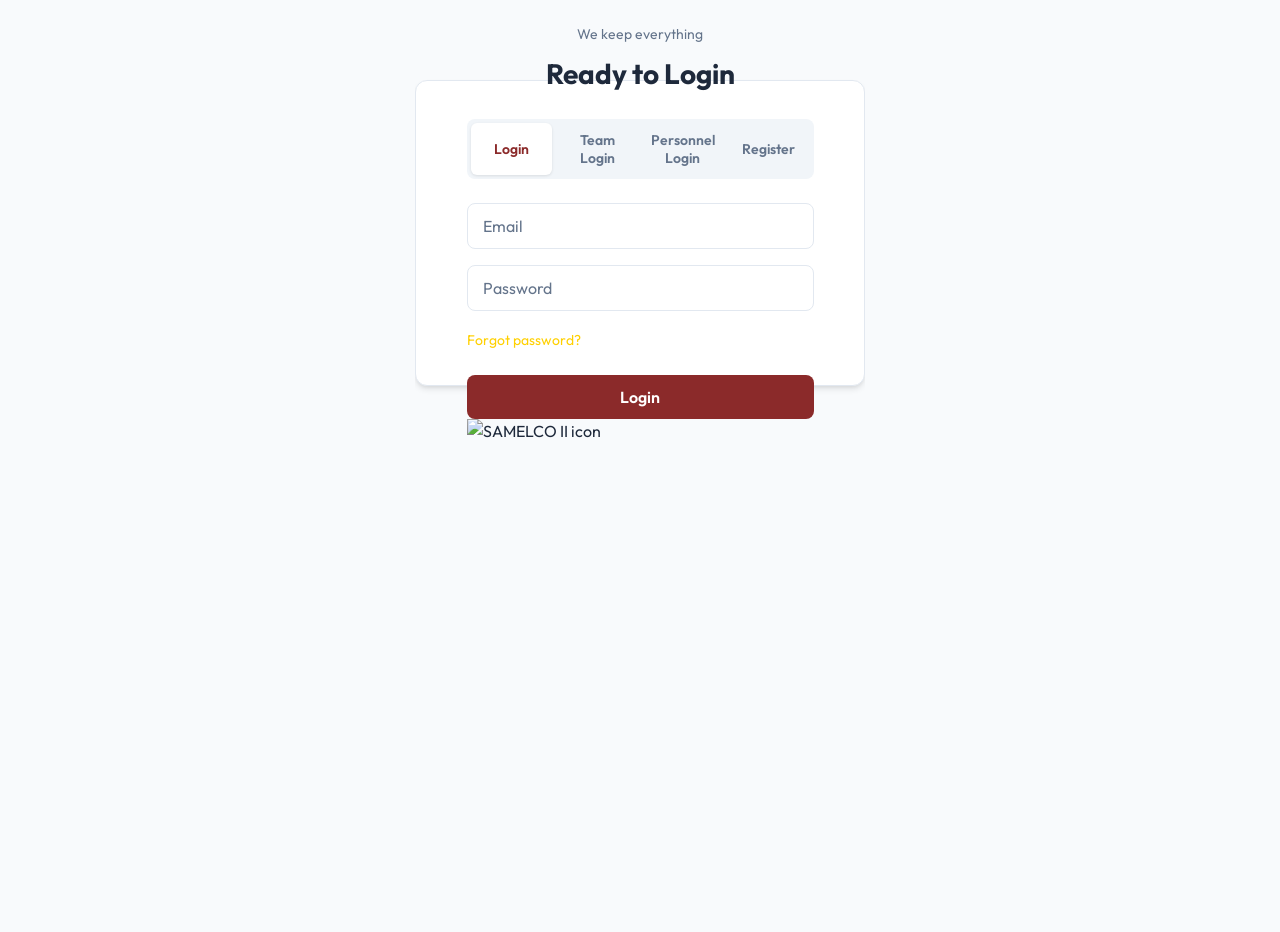
==== commit 2147e243: "Simplify design and features: clean light theme, mobile-first layouts, and removed decorative elemen" ====
--- a/html/dashboard.html
+++ b/html/dashboard.html
@@ -12,10 +12,6 @@
   <script src="../assets/vendor/leaflet/leaflet.js"></script>
 </head>
 <body class="page-dashboard">
-  <div class="bg-image" aria-hidden="true"></div>
-  <div class="noise"></div>
-  <div class="orb orb-1"></div>
-
   <nav class="nav">
     <div class="nav-inner">
       <a href="dashboard.html" class="nav-logo">
@@ -28,6 +24,11 @@
         </span>
       </a>
       <div class="nav-right">
+        <button type="button" class="nav-burger" id="nav-burger" aria-label="Toggle menu">
+          <span></span>
+          <span></span>
+          <span></span>
+        </button>
         <div class="notif-wrap" id="notif-wrap">
           <button type="button" class="notif-btn" id="notif-btn" aria-haspopup="true" aria-expanded="false" title="Notifications">
             <span class="notif-icon">🔔</span>
--- a/css/styles.css
+++ b/css/styles.css
@@ -1,19 +1,19 @@
 /* ---- Variables ---- */
 :root {
- 
-  --surface: rgba(255, 255, 255, 0.04);
-  --surface-hover: rgba(255, 255, 255, 0.07);
-  --border: rgba(255, 255, 255, 0.08);
-  --text: #f5f0eb;
-  --text-muted: #9b8f85;
+  --primary: #8b2a2a; /* Samelco Red */
+  --primary-hover: #a33535;
+  --bg-body: #f8fafc;
+  --bg-card: #ffffff;
+  --surface: #ffffff;
+  --surface-hover: #f1f5f9;
+  --border: #e2e8f0;
+  --text: #1e293b;
+  --text-muted: #64748b;
   --accent: #ffd000;
-  --accent-soft: rgba(224, 124, 74, 0.25);
-  --accent-glow: rgba(224, 124, 74, 0.4);
-  --success: #6ee7b7;
-  --radius: 16px;
-  --radius-sm: 10px;
+  --success: #10b981;
+  --radius: 12px;
+  --radius-sm: 8px;
   --font: 'Outfit', system-ui, sans-serif;
-  --font-display: 'Playfair Display', Georgia, serif;
 }
 
 /* ---- Reset & Base ---- */
@@ -29,125 +29,15 @@
 }
 
 body {
-  background: #ffffff;
-}
-
-/* Single background image */
-.bg-image {
-  display: none;
-  position: fixed;
-  inset: 0;
-  z-index: -2;
-  background-image: url("../assets/images/bg1.jpg");
-  background-size: cover;
-  background-position: center;
-  background-repeat: no-repeat;
-}
-
-.bg-overlay {
-  position: fixed;
-  inset: 0;
-  z-index: -1;
-  background: #1a1512;
-  pointer-events: none;
-}
-
-/* ---- Background effects ---- */
-.noise {
-  display: none;
-  position: fixed;
-  inset: 0;
-  background-image: url("../assets/images/bg.jpg");
-  pointer-events: none;
-  z-index: 1;
-}
-
-/* Background coasters */
-.bg-coaster {
-  display: none;
-  position: fixed;
-  border-radius: 50%;
-  pointer-events: none;
-  z-index: 0;
-  background: linear-gradient(145deg, rgba(255, 255, 255, 0.06) 0%, rgba(255, 255, 255, 0.02) 100%);
-  border: 3px solid rgba(255, 255, 255, 0.12);
-  box-shadow: inset 0 2px 12px rgba(255, 255, 255, 0.06),
-    0 20px 40px rgba(0, 0, 0, 0.2);
-  animation: bg-coaster-float 15s ease-in-out infinite;
-}
-
-.bg-coaster-1 {
-  width: 280px;
-  height: 280px;
-  top: 15%;
-  right: 18%;
-  animation-delay: 0s;
-}
-
-.bg-coaster-2 {
-  width: 200px;
-  height: 200px;
-  bottom: 25%;
-  left: 12%;
-  animation-delay: -5s;
-}
-
-.bg-coaster-3 {
-  width: 160px;
-  height: 160px;
-  top: 55%;
-  right: 35%;
-  animation-delay: -10s;
-}
-
-@keyframes bg-coaster-float {
-  0%, 100% { transform: translate(0, 0) rotate(0deg); }
-  33% { transform: translate(15px, -15px) rotate(2deg); }
-  66% { transform: translate(-10px, 10px) rotate(-1deg); }
-}
-
-.orb {
-  display: none;
-  position: fixed;
-  border-radius: 50%;
-  filter: blur(80px);
-  opacity: 0.5;
-  pointer-events: none;
-  z-index: 0;
-  animation: float 12s ease-in-out infinite;
-}
-
-.orb-1 {
-  width: 400px;
-  height: 400px;
-  background: radial-gradient(circle, var(--accent-soft) 0%, transparent 70%);
-  top: -100px;
-  left: -100px;
-  animation-delay: 0s;
-}
-
-.orb-2 {
-  width: 300px;
-  height: 300px;
-  background: radial-gradient(circle, rgba(110, 231, 183, 0.15) 0%, transparent 70%);
-  bottom: 10%;
-  right: 10%;
-  animation-delay: -4s;
-}
-
-.orb-3 {
-  width: 250px;
-  height: 250px;
-  background: radial-gradient(circle, rgba(167, 139, 250, 0.12) 0%, transparent 70%);
-  top: 50%;
-  left: 40%;
-  animation-delay: -8s;
-}
-
-@keyframes float {
-  0%, 100% { transform: translate(0, 0) scale(1); }
-  33% { transform: translate(30px, -30px) scale(1.05); }
-  66% { transform: translate(-20px, 20px) scale(0.95); }
+  background: var(--bg-body);
+  color: var(--text);
+  font-family: var(--font);
+  line-height: 1.5;
+}
+
+/* Remove decorative elements for simplicity */
+.bg-image, .noise, .orb, .bg-coaster, .bg-overlay {
+  display: none !important;
 }
 
 /* ---- Carousel ---- */
@@ -626,6 +516,18 @@
 }
 .marker-pin-restored {
   background: linear-gradient(135deg, #059669 0%, #34d399 100%);
+}
+
+.nav-burger.is-active span:nth-child(1) {
+  transform: rotate(45deg) translate(0.35rem, 0.35rem);
+}
+
+.nav-burger.is-active span:nth-child(2) {
+  opacity: 0;
+}
+
+.nav-burger.is-active span:nth-child(3) {
+  transform: rotate(-45deg) translate(0.35rem, -0.35rem);
 }
 
 @media (max-width: 1024px) {
@@ -2902,6 +2804,141 @@
   transform: translateY(-3px);
 }
 
+/* ---- Mobile Menu / Burger ---- */
+.nav-burger {
+  display: none;
+  flex-direction: column;
+  justify-content: space-around;
+  width: 2rem;
+  height: 2rem;
+  background: transparent;
+  border: none;
+  cursor: pointer;
+  padding: 0;
+  z-index: 11;
+}
+
+.nav-burger span {
+  width: 2rem;
+  height: 0.25rem;
+  background: #1a1512;
+  border-radius: 10px;
+  transition: all 0.3s linear;
+  position: relative;
+  transform-origin: 1px;
+}
+
+@media (max-width: 1024px) {
+  .nav-burger {
+    display: flex;
+  }
+
+  /* Hide original triggers and buttons if they exist */
+  .nav-menu-trigger, .nav-buttons {
+    display: none !important;
+  }
+
+  .nav-links {
+    display: none;
+    position: fixed;
+    top: 0;
+    right: 0;
+    height: 100vh;
+    width: 280px;
+    background: #ffffff;
+    flex-direction: column;
+    padding: 5rem 2rem;
+    box-shadow: -4px 0 15px rgba(0,0,0,0.1);
+    z-index: 10;
+  }
+
+  .nav-links.is-active {
+    display: flex;
+  }
+
+  .nav-links .nav-link, 
+  .nav-links .nav-btn {
+    font-size: 1.1rem;
+    padding: 1rem 0;
+    border-bottom: 1px solid rgba(0,0,0,0.05);
+    width: 100%;
+    color: #1a1512;
+    background: transparent;
+    justify-content: flex-start;
+    border-radius: 0;
+    box-shadow: none;
+  }
+
+  .nav-user-welcome {
+    display: none;
+  }
+
+  .main-container {
+    flex-direction: column;
+    padding: 1rem;
+  }
+
+  .showcase-panel {
+    width: 100% !important;
+    height: 300px !important;
+    border-radius: 20px;
+    margin-bottom: 1rem;
+  }
+
+  .login-panel {
+    width: 100% !important;
+    padding: 1.5rem !important;
+  }
+
+  .auth-tabs {
+    flex-wrap: wrap;
+    gap: 0.5rem;
+  }
+
+  .auth-tabs .tab {
+    flex: 1 1 calc(50% - 0.5rem);
+    font-size: 0.85rem;
+    padding: 0.6rem;
+  }
+
+  .map-content-wrapper {
+    flex-direction: column;
+  }
+
+  .municipalities-panel {
+    width: 100% !important;
+    height: auto !important;
+    max-height: 400px;
+    position: relative !important;
+    border-left: none !important;
+    border-top: 1px solid rgba(0,0,0,0.1);
+  }
+
+  .map-wrapper {
+    height: 50vh !important;
+  }
+
+  .notif-dropdown {
+    width: 90vw;
+    right: -50px;
+  }
+
+  /* User Dashboard Grid */
+  .user-dashboard-grid {
+    grid-template-columns: 1fr !important;
+  }
+
+  .user-hero {
+    padding: 2rem 1rem !important;
+    text-align: center;
+  }
+
+  .user-hero-stats {
+    grid-template-columns: 1fr !important;
+    margin-top: 2rem;
+  }
+}
+
 /* Back to Top */
 .back-to-top {
   position: fixed;
@@ -5511,251 +5548,127 @@
   background: #fff;
 }
 
-body.page-login .login-panel {
-  width: min(980px, 96%);
-  max-width: 980px;
-  margin: 0;
-  border-radius: 0;
+/* ---- Login Page Simplified ---- */
+body.page-login {
+  min-height: 100vh;
+  display: flex;
+  align-items: center;
+  justify-content: center;
+  background: var(--bg-body);
+  padding: 1rem;
+}
+
+.main-container {
+  width: 100%;
+  max-width: 450px;
+  margin: 0 auto;
+}
+
+.showcase-panel {
+  display: none !important;
+}
+
+.login-panel {
+  background: var(--bg-card);
+  padding: 2rem;
+  border-radius: var(--radius);
+  border: 1px solid var(--border);
+  box-shadow: 0 4px 6px -1px rgba(0, 0, 0, 0.1), 0 2px 4px -1px rgba(0, 0, 0, 0.06);
+  width: 100% !important;
+}
+
+.login-shell {
+  display: block !important;
+  border: none !important;
+  padding: 0 !important;
+  box-shadow: none !important;
+}
+
+.login-copy h1 {
+  font-size: 1.75rem;
+  font-weight: 700;
+  text-align: center;
+  margin-bottom: 1.5rem;
+  color: var(--text);
+}
+
+.login-kicker {
+  text-align: center;
+  font-size: 0.875rem;
+  color: var(--text-muted);
+  margin-bottom: 0.5rem;
+}
+
+.auth-tabs {
+  display: flex;
+  gap: 0.25rem;
+  background: #f1f5f9;
+  padding: 0.25rem;
+  border-radius: var(--radius-sm);
+  margin-bottom: 1.5rem;
+}
+
+.auth-tabs .tab {
+  flex: 1;
+  padding: 0.5rem;
+  font-size: 0.875rem;
+  font-weight: 600;
+  border: none;
+  background: transparent;
+  color: var(--text-muted);
+  border-radius: 6px;
+  cursor: pointer;
+  transition: all 0.2s;
+}
+
+.auth-tabs .tab.active {
   background: #ffffff;
-  backdrop-filter: none;
-  padding: 0;
-  display: grid;
-  grid-template-columns: 1fr;
-  min-height: 0;
-  height: auto;
-  justify-self: center;
-  align-self: start;
-  box-shadow: 0 12px 28px rgba(0, 0, 0, 0.1);
-  border-radius: 16px;
-  margin-top: 0.75rem;
-  margin-bottom: 0.75rem;
-}
-
-body.page-login .showcase-figure {
-  width: clamp(180px, 20vw, 250px);
-  max-width: 250px;
-  height: auto;
-  display: block;
-  margin: 0;
-}
-
-body.page-login .login-shell {
-  width: min(880px, 94%);
-  display: grid;
-  grid-template-columns: minmax(180px, 260px) minmax(280px, 1fr);
-  align-items: center;
-  gap: 0.75rem;
-  text-align: left;
-  margin: auto;
-  padding: 1.15rem 1rem;
+  color: var(--primary);
+  box-shadow: 0 1px 3px rgba(0, 0, 0, 0.1);
+}
+
+.input-wrap {
+  margin-bottom: 1rem;
+}
+
+.input-wrap input,
+.input-wrap select,
+.input-wrap textarea {
+  width: 100%;
+  padding: 0.75rem 1rem;
+  font-family: var(--font);
+  font-size: 1rem;
+  border: 1px solid var(--border);
+  border-radius: var(--radius-sm);
   background: #ffffff;
-  border: 0.1rem solid #b30000;
-  border-radius: 16px;
-  box-shadow: 0 10px 24px rgba(0, 0, 0, 0.06);
-}
-
-body.page-login .login-copy {
-  min-width: 0;
-  order: 2;
-}
-
-body.page-login .login-icon-wrap {
-  display: grid;
-  place-items: center;
-  order: 1;
-}
-
-body.page-login .login-kicker {
-  font-family: var(--font);
-  font-size: 0.78rem;
+  color: var(--text);
+  transition: border-color 0.2s;
+}
+
+.input-wrap input:focus {
+  outline: none;
+  border-color: var(--primary);
+}
+
+.btn-primary {
+  width: 100%;
+  padding: 0.75rem;
+  background: var(--primary);
+  color: #ffffff;
+  border: none;
+  border-radius: var(--radius-sm);
   font-weight: 600;
-  letter-spacing: 0.08em;
-  text-transform: uppercase;
-  color: #a30000;
-  margin-bottom: 0.5rem;
-}
-
-body.page-login .login-panel h1 {
-  font-family: var(--font);
-  color: #181818;
-  font-size: clamp(1.45rem, 2vw, 1.85rem);
-  letter-spacing: 0.01em;
-  margin-bottom: 0.85rem;
-  line-height: 1.2;
-}
-
-body.page-login .login-panel .form.active {
-  display: flex;
-  flex-direction: column;
-  gap: 0.8rem;
-}
-
-body.page-login .login-panel .input-wrap {
-  margin-bottom: 0;
-}
-
-body.page-login .login-panel .input-wrap input,
-body.page-login .login-panel .input-wrap select {
-  color: #2a2a2a;
-  background: #fff;
-  border: 1px solid #d8d8d8;
-  border-radius: 12px;
-  padding: 0.82rem 0.95rem;
-}
-
-body.page-login .login-panel .input-wrap select {
-  padding-top: 1.35rem;
-  padding-bottom: 0.55rem;
-}
-
-body.page-login .login-panel .input-wrap input::placeholder {
-  color: #8b8b8b;
-}
-
-body.page-login .login-panel .input-wrap input:focus,
-body.page-login .login-panel .input-wrap select:focus {
-  border-color: #b30000;
-  box-shadow: 0 0 0 3px rgba(179, 0, 0, 0.12);
-}
-
-body.page-login .sr-only {
-  position: absolute;
-  width: 1px;
-  height: 1px;
-  padding: 0;
-  margin: -1px;
-  overflow: hidden;
-  clip: rect(0, 0, 0, 0);
-  white-space: nowrap;
-  border: 0;
-}
-
-body.page-login .forgot {
-  margin: 0.1rem 0 0.2rem;
-  color: #a30000;
-  font-size: 0.9rem;
-  text-decoration: none;
-}
-
-body.page-login .forgot:hover {
-  color: #820000;
-  text-decoration: underline;
-}
-
-body.page-login .btn-primary {
-  color: #fff;
-  border-radius: 12px;
-  background: #b30000;
-  font-weight: 600;
-  padding-top: 0.85rem;
-  padding-bottom: 0.85rem;
-  box-shadow: none;
-  transition: background 0.2s ease;
-}
-
-body.page-login .btn-primary:hover {
-  background: #940000;
-  box-shadow: none;
-}
-
-body.page-login #signup-form {
-  display: none;
-}
-
-@media (max-width: 1024px) {
-  body.page-login {
-    overflow: auto;
-  }
-
-  body.page-login .main-container {
-    grid-template-columns: 1fr;
-    grid-template-rows: minmax(200px, 34vh) auto;
-    min-height: 100svh;
-    padding-top: max(5vh, 64px);
-  }
-
-  body.page-login .login-panel {
-    width: min(92%, 520px);
-    box-shadow: none;
-    min-height: auto;
-  }
-
-  body.page-login .showcase-figure {
-    width: clamp(160px, 32vw, 220px);
-    max-width: 220px;
-  }
-
-  body.page-login .login-shell {
-    width: 100%;
-    grid-template-columns: 1fr;
-    gap: 0.85rem;
-    padding: 1.35rem 1rem 2rem;
-  }
-
-  body.page-login .login-copy {
-    order: 2;
-  }
-
-  body.page-login .login-icon-wrap {
-    order: 1;
-  }
-}
-
-body.page-login .auth-tabs {
-  margin-bottom: 1rem;
-  background: #f3f4f6;
-  border: 1px solid #e5e7eb;
-  padding: 4px;
-}
-
-body.page-login .tab {
-  color: #6b7280;
-}
-
-body.page-login .tab:hover {
-  color: #7f1d1d;
-}
-
-body.page-login .tab.active {
-  color: #ffffff;
-  background: #b30000;
-  box-shadow: none;
-}
-
-body.page-login #signup-form.active {
-  display: grid;
-  grid-template-columns: repeat(3, minmax(0, 1fr));
-  gap: 0.8rem;
-  align-items: start;
-}
-
-body.page-login #signup-form .input-wrap {
-  margin-bottom: 0;
-}
-
-body.page-login #signup-form .btn-primary {
-  grid-column: 1 / -1;
-  margin-top: 0.15rem;
-}
-
-@media (max-width: 980px) {
-  body.page-login #signup-form.active {
-    grid-template-columns: repeat(2, minmax(0, 1fr));
-  }
-}
-
-@media (max-width: 720px) {
-  body.page-login #signup-form.active {
-    grid-template-columns: 1fr;
-  }
+  font-size: 1rem;
+  cursor: pointer;
+  transition: background 0.2s;
+}
+
+.btn-primary:hover {
+  background: var(--primary-hover);
 }
 
 body.page-user-dashboard {
-  background:
-    radial-gradient(circle at top left, rgba(255, 208, 0, 0.12), transparent 30%),
-    linear-gradient(180deg, #fffaf5 0%, #ffffff 48%, #fff5f5 100%);
-  min-height: 100vh;
-  color: #111827;
+  background: var(--bg-body);
 }
 
 body.page-user-dashboard .bg-image,
@@ -5792,204 +5705,135 @@
 
 .user-hero {
   display: grid;
-  grid-template-columns: minmax(0, 1.2fr) minmax(320px, 0.95fr);
-  gap: 1.25rem;
-  margin-bottom: 1.5rem;
+  grid-template-columns: 1fr 1fr;
+  gap: 1.5rem;
+  margin-bottom: 2rem;
+}
+
+@media (max-width: 1024px) {
+  .user-hero {
+    grid-template-columns: 1fr;
+  }
 }
 
 .user-hero-copy,
 .user-stat-card,
 .user-panel {
-  background: rgba(255, 255, 255, 0.96);
-  border: 1px solid rgba(127, 29, 29, 0.1);
-  border-radius: 24px;
-  box-shadow: 0 18px 42px rgba(15, 23, 42, 0.08);
+  background: var(--bg-card);
+  border: 1px solid var(--border);
+  border-radius: var(--radius);
+  box-shadow: 0 4px 6px -1px rgba(0, 0, 0, 0.1), 0 2px 4px -1px rgba(0, 0, 0, 0.06);
 }
 
 .user-hero-copy {
-  padding: 2rem;
-  background:
-    linear-gradient(135deg, rgba(127, 29, 29, 0.96) 0%, rgba(153, 27, 27, 0.92) 62%, rgba(250, 204, 21, 0.88) 100%);
+  padding: 2.5rem;
+  background: var(--primary);
   color: #ffffff;
   display: flex;
   flex-direction: column;
   justify-content: center;
-  min-height: 100%;
 }
 
 .user-hero-kicker {
-  font-size: 0.8rem;
+  font-size: 0.875rem;
+  font-weight: 600;
+  text-transform: uppercase;
+  letter-spacing: 0.05em;
+  color: rgba(255, 255, 255, 0.8);
+  margin-bottom: 1rem;
+}
+
+.user-hero-copy h1 {
+  font-size: clamp(2rem, 5vw, 3rem);
   font-weight: 700;
-  letter-spacing: 0.12em;
-  text-transform: uppercase;
-  color: rgba(255, 255, 255, 0.78);
-  margin-bottom: 0.75rem;
-}
-
-.user-hero-copy h1 {
-  font-family: var(--font-display);
-  font-size: clamp(2.2rem, 4vw, 3.4rem);
-  line-height: 1.05;
-  margin-bottom: 0.85rem;
-}
-body.page-user-dashboard .user-hero-copy h1 {
-  font-size: clamp(2.05rem, 3.6vw, 3.1rem);
+  line-height: 1.2;
+  margin-bottom: 1.25rem;
 }
 
 .user-hero-subtitle {
-  max-width: 44rem;
-  font-size: 1rem;
-  line-height: 1.65;
-  color: rgba(255, 255, 255, 0.92);
+  font-size: 1.125rem;
+  line-height: 1.6;
+  color: rgba(255, 255, 255, 0.9);
+  max-width: 100%;
 }
 
 .user-hero-actions {
   display: flex;
-  gap: 0.75rem;
-  flex-wrap: wrap;
-  margin-top: 1.25rem;
+  gap: 1rem;
+  margin-top: 2rem;
 }
 
 .user-hero-stats {
   display: grid;
-  grid-template-columns: repeat(2, minmax(0, 1fr));
+  grid-template-columns: repeat(2, 1fr);
   gap: 1rem;
 }
 
+@media (max-width: 640px) {
+  .user-hero-stats {
+    grid-template-columns: 1fr;
+  }
+}
+
 .user-stat-card {
-  padding: 1.35rem 1.2rem;
+  padding: 1.5rem;
+  display: flex;
+  flex-direction: column;
+}
+
+.user-stat-label {
+  font-size: 0.75rem;
+  font-weight: 700;
+  text-transform: uppercase;
+  letter-spacing: 0.05em;
+  color: var(--text-muted);
 }
 
 .user-stat-card strong {
-  display: block;
-  font-size: 1.35rem;
-  color: #7f1d1d;
-  margin: 0.3rem 0 0.45rem;
+  font-size: 2rem;
+  font-weight: 700;
+  color: var(--primary);
+  margin: 0.5rem 0;
 }
 
 .user-stat-card p {
-  color: #4b5563;
-  font-size: 0.92rem;
-  line-height: 1.5;
-}
-
-.user-stat-label {
-  display: inline-block;
-  color: #b45309;
-  font-size: 0.76rem;
-  font-weight: 700;
-  letter-spacing: 0.08em;
-  text-transform: uppercase;
+  font-size: 0.875rem;
+  color: var(--text-muted);
 }
 
 .user-dashboard-grid {
   display: grid;
-  grid-template-columns: minmax(0, 1.45fr) minmax(320px, 0.8fr);
-  gap: 1.25rem;
-  align-items: start;
-}
-
-.user-dashboard-side {
-  display: grid;
-  gap: 1.25rem;
+  grid-template-columns: 1.5fr 1fr;
+  gap: 1.5rem;
+}
+
+@media (max-width: 1024px) {
+  .user-dashboard-grid {
+    grid-template-columns: 1fr;
+  }
 }
 
 .user-panel {
-  padding: 1.4rem;
-}
-
-.user-panel-form {
-  padding: 1.5rem;
-}
-
-body.page-user-dashboard .user-dashboard-main {
-  max-width: 1400px;
-  padding: 6.25rem 1.1rem 2rem;
-}
-
-body.page-user-dashboard .user-hero {
-  grid-template-columns: minmax(0, 1.25fr) minmax(360px, 0.95fr);
-  gap: 0.85rem;
-  margin-bottom: 1.1rem;
-}
-
-body.page-user-dashboard .user-hero-copy,
-body.page-user-dashboard .user-stat-card,
-body.page-user-dashboard .user-panel {
-  border-radius: 18px;
-}
-
-body.page-user-dashboard .user-hero-copy {
-  padding: 1.35rem;
-}
-
-body.page-user-dashboard .user-hero-stats {
-  gap: 0.75rem;
-}
-
-body.page-user-dashboard .user-stat-card {
-  padding: 0.95rem 0.9rem;
-}
-
-body.page-user-dashboard .user-dashboard-grid {
-  grid-template-columns: minmax(0, 1.45fr) minmax(340px, 0.85fr);
-  gap: 0.85rem;
-}
-
-body.page-user-dashboard .user-dashboard-side {
-  gap: 0.85rem;
-}
-
-body.page-user-dashboard .user-panel {
-  padding: 1.1rem;
-}
-
-body.page-user-dashboard .user-panel-form {
-  padding: 1.15rem;
-}
-
-.user-panel-headline {
-  margin-bottom: 1.1rem;
-}
-
-.user-panel-kicker {
-  color: #b45309;
-  font-size: 0.78rem;
+  padding: 2rem;
+}
+
+.user-panel-headline h2 {
+  font-size: 1.5rem;
   font-weight: 700;
-  letter-spacing: 0.08em;
-  text-transform: uppercase;
-  margin-bottom: 0.4rem;
-}
-
-.user-panel-headline h2,
-.user-panel-head h3 {
-  font-family: var(--font-display);
-  color: #111827;
-}
-
-.user-panel-headline h2 {
-  font-size: clamp(1.8rem, 3vw, 2.5rem);
-  margin-bottom: 0.35rem;
-}
-
-.user-panel-headline p,
-.user-help-panel p {
-  color: #4b5563;
-  line-height: 1.6;
-}
-
-.user-panel-head {
-  display: flex;
-  justify-content: space-between;
-  gap: 0.75rem;
-  align-items: center;
-  margin-bottom: 1rem;
+  color: var(--text);
+  margin-bottom: 0.5rem;
+}
+
+.user-panel-headline p {
+  font-size: 1rem;
+  color: var(--text-muted);
 }
 
 .user-report-card {
-  background: linear-gradient(180deg, #ffffff 0%, #fffaf2 100%);
-  border: 1px solid rgba(127, 29, 29, 0.14);
+  background: var(--bg-card);
+  border: 1px solid var(--border);
   box-shadow: none;
+  padding: 0;
 }
 
 .user-report-form {
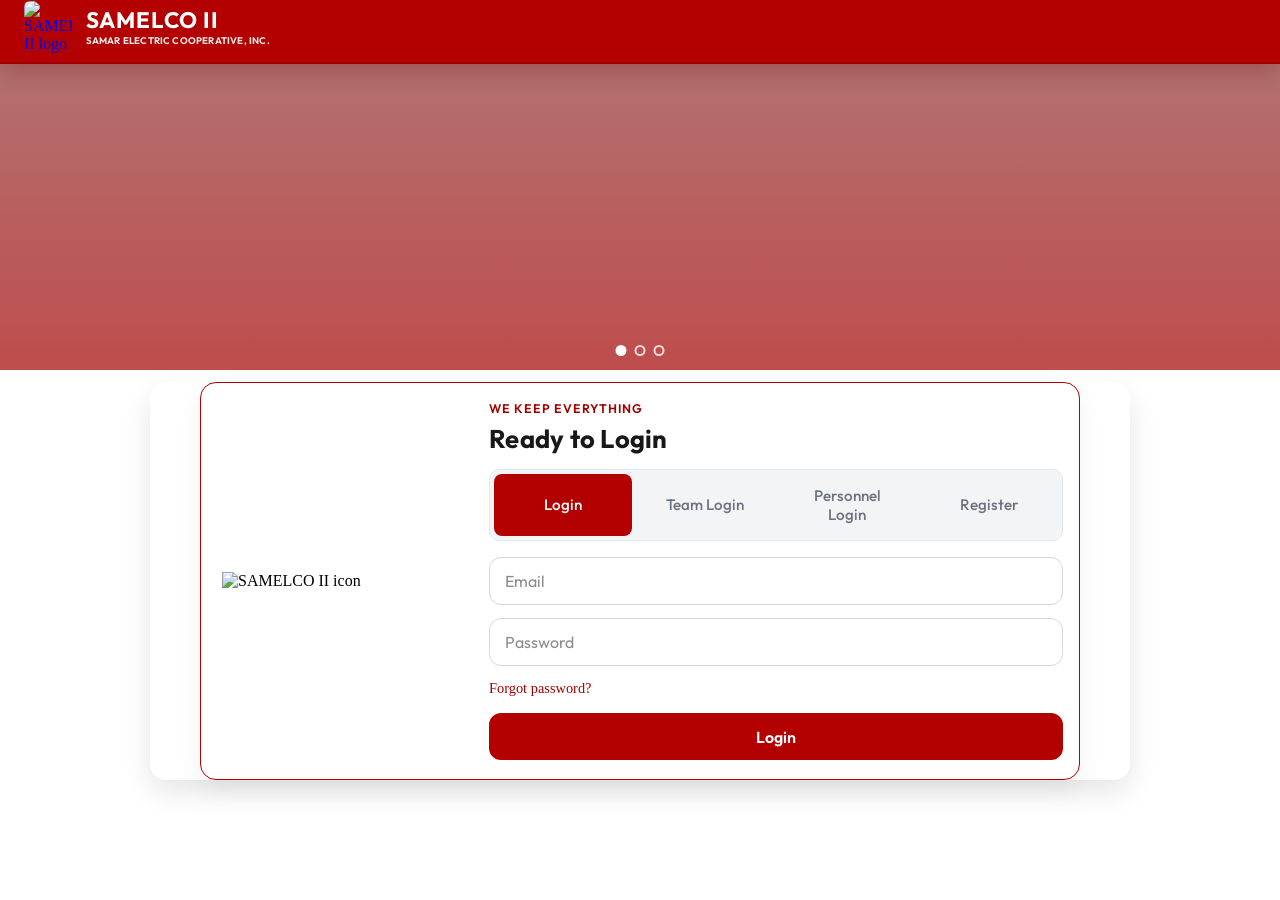
==== commit 88243e9f: "Finalize mobile responsiveness and user-friendly navigation" ====
--- a/html/dashboard.html
+++ b/html/dashboard.html
@@ -12,6 +12,10 @@
   <script src="../assets/vendor/leaflet/leaflet.js"></script>
 </head>
 <body class="page-dashboard">
+  <div class="bg-image" aria-hidden="true"></div>
+  <div class="noise"></div>
+  <div class="orb orb-1"></div>
+
   <nav class="nav">
     <div class="nav-inner">
       <a href="dashboard.html" class="nav-logo">
--- a/css/styles.css
+++ b/css/styles.css
@@ -1,19 +1,19 @@
 /* ---- Variables ---- */
 :root {
-  --primary: #8b2a2a; /* Samelco Red */
-  --primary-hover: #a33535;
-  --bg-body: #f8fafc;
-  --bg-card: #ffffff;
-  --surface: #ffffff;
-  --surface-hover: #f1f5f9;
-  --border: #e2e8f0;
-  --text: #1e293b;
-  --text-muted: #64748b;
+ 
+  --surface: rgba(255, 255, 255, 0.04);
+  --surface-hover: rgba(255, 255, 255, 0.07);
+  --border: rgba(255, 255, 255, 0.08);
+  --text: #f5f0eb;
+  --text-muted: #9b8f85;
   --accent: #ffd000;
-  --success: #10b981;
-  --radius: 12px;
-  --radius-sm: 8px;
+  --accent-soft: rgba(224, 124, 74, 0.25);
+  --accent-glow: rgba(224, 124, 74, 0.4);
+  --success: #6ee7b7;
+  --radius: 16px;
+  --radius-sm: 10px;
   --font: 'Outfit', system-ui, sans-serif;
+  --font-display: 'Playfair Display', Georgia, serif;
 }
 
 /* ---- Reset & Base ---- */
@@ -29,15 +29,125 @@
 }
 
 body {
-  background: var(--bg-body);
-  color: var(--text);
-  font-family: var(--font);
-  line-height: 1.5;
-}
-
-/* Remove decorative elements for simplicity */
-.bg-image, .noise, .orb, .bg-coaster, .bg-overlay {
-  display: none !important;
+  background: #ffffff;
+}
+
+/* Single background image */
+.bg-image {
+  display: none;
+  position: fixed;
+  inset: 0;
+  z-index: -2;
+  background-image: url("../assets/images/bg1.jpg");
+  background-size: cover;
+  background-position: center;
+  background-repeat: no-repeat;
+}
+
+.bg-overlay {
+  position: fixed;
+  inset: 0;
+  z-index: -1;
+  background: #1a1512;
+  pointer-events: none;
+}
+
+/* ---- Background effects ---- */
+.noise {
+  display: none;
+  position: fixed;
+  inset: 0;
+  background-image: url("../assets/images/bg.jpg");
+  pointer-events: none;
+  z-index: 1;
+}
+
+/* Background coasters */
+.bg-coaster {
+  display: none;
+  position: fixed;
+  border-radius: 50%;
+  pointer-events: none;
+  z-index: 0;
+  background: linear-gradient(145deg, rgba(255, 255, 255, 0.06) 0%, rgba(255, 255, 255, 0.02) 100%);
+  border: 3px solid rgba(255, 255, 255, 0.12);
+  box-shadow: inset 0 2px 12px rgba(255, 255, 255, 0.06),
+    0 20px 40px rgba(0, 0, 0, 0.2);
+  animation: bg-coaster-float 15s ease-in-out infinite;
+}
+
+.bg-coaster-1 {
+  width: 280px;
+  height: 280px;
+  top: 15%;
+  right: 18%;
+  animation-delay: 0s;
+}
+
+.bg-coaster-2 {
+  width: 200px;
+  height: 200px;
+  bottom: 25%;
+  left: 12%;
+  animation-delay: -5s;
+}
+
+.bg-coaster-3 {
+  width: 160px;
+  height: 160px;
+  top: 55%;
+  right: 35%;
+  animation-delay: -10s;
+}
+
+@keyframes bg-coaster-float {
+  0%, 100% { transform: translate(0, 0) rotate(0deg); }
+  33% { transform: translate(15px, -15px) rotate(2deg); }
+  66% { transform: translate(-10px, 10px) rotate(-1deg); }
+}
+
+.orb {
+  display: none;
+  position: fixed;
+  border-radius: 50%;
+  filter: blur(80px);
+  opacity: 0.5;
+  pointer-events: none;
+  z-index: 0;
+  animation: float 12s ease-in-out infinite;
+}
+
+.orb-1 {
+  width: 400px;
+  height: 400px;
+  background: radial-gradient(circle, var(--accent-soft) 0%, transparent 70%);
+  top: -100px;
+  left: -100px;
+  animation-delay: 0s;
+}
+
+.orb-2 {
+  width: 300px;
+  height: 300px;
+  background: radial-gradient(circle, rgba(110, 231, 183, 0.15) 0%, transparent 70%);
+  bottom: 10%;
+  right: 10%;
+  animation-delay: -4s;
+}
+
+.orb-3 {
+  width: 250px;
+  height: 250px;
+  background: radial-gradient(circle, rgba(167, 139, 250, 0.12) 0%, transparent 70%);
+  top: 50%;
+  left: 40%;
+  animation-delay: -8s;
+}
+
+@keyframes float {
+  0%, 100% { transform: translate(0, 0) scale(1); }
+  33% { transform: translate(30px, -30px) scale(1.05); }
+  66% { transform: translate(-20px, 20px) scale(0.95); }
 }
 
 /* ---- Carousel ---- */
@@ -5548,127 +5658,251 @@
   background: #fff;
 }
 
-/* ---- Login Page Simplified ---- */
-body.page-login {
+body.page-login .login-panel {
+  width: min(980px, 96%);
+  max-width: 980px;
+  margin: 0;
+  border-radius: 0;
+  background: #ffffff;
+  backdrop-filter: none;
+  padding: 0;
+  display: grid;
+  grid-template-columns: 1fr;
+  min-height: 0;
+  height: auto;
+  justify-self: center;
+  align-self: start;
+  box-shadow: 0 12px 28px rgba(0, 0, 0, 0.1);
+  border-radius: 16px;
+  margin-top: 0.75rem;
+  margin-bottom: 0.75rem;
+}
+
+body.page-login .showcase-figure {
+  width: clamp(180px, 20vw, 250px);
+  max-width: 250px;
+  height: auto;
+  display: block;
+  margin: 0;
+}
+
+body.page-login .login-shell {
+  width: min(880px, 94%);
+  display: grid;
+  grid-template-columns: minmax(180px, 260px) minmax(280px, 1fr);
+  align-items: center;
+  gap: 0.75rem;
+  text-align: left;
+  margin: auto;
+  padding: 1.15rem 1rem;
+  background: #ffffff;
+  border: 0.1rem solid #b30000;
+  border-radius: 16px;
+  box-shadow: 0 10px 24px rgba(0, 0, 0, 0.06);
+}
+
+body.page-login .login-copy {
+  min-width: 0;
+  order: 2;
+}
+
+body.page-login .login-icon-wrap {
+  display: grid;
+  place-items: center;
+  order: 1;
+}
+
+body.page-login .login-kicker {
+  font-family: var(--font);
+  font-size: 0.78rem;
+  font-weight: 600;
+  letter-spacing: 0.08em;
+  text-transform: uppercase;
+  color: #a30000;
+  margin-bottom: 0.5rem;
+}
+
+body.page-login .login-panel h1 {
+  font-family: var(--font);
+  color: #181818;
+  font-size: clamp(1.45rem, 2vw, 1.85rem);
+  letter-spacing: 0.01em;
+  margin-bottom: 0.85rem;
+  line-height: 1.2;
+}
+
+body.page-login .login-panel .form.active {
+  display: flex;
+  flex-direction: column;
+  gap: 0.8rem;
+}
+
+body.page-login .login-panel .input-wrap {
+  margin-bottom: 0;
+}
+
+body.page-login .login-panel .input-wrap input,
+body.page-login .login-panel .input-wrap select {
+  color: #2a2a2a;
+  background: #fff;
+  border: 1px solid #d8d8d8;
+  border-radius: 12px;
+  padding: 0.82rem 0.95rem;
+}
+
+body.page-login .login-panel .input-wrap select {
+  padding-top: 1.35rem;
+  padding-bottom: 0.55rem;
+}
+
+body.page-login .login-panel .input-wrap input::placeholder {
+  color: #8b8b8b;
+}
+
+body.page-login .login-panel .input-wrap input:focus,
+body.page-login .login-panel .input-wrap select:focus {
+  border-color: #b30000;
+  box-shadow: 0 0 0 3px rgba(179, 0, 0, 0.12);
+}
+
+body.page-login .sr-only {
+  position: absolute;
+  width: 1px;
+  height: 1px;
+  padding: 0;
+  margin: -1px;
+  overflow: hidden;
+  clip: rect(0, 0, 0, 0);
+  white-space: nowrap;
+  border: 0;
+}
+
+body.page-login .forgot {
+  margin: 0.1rem 0 0.2rem;
+  color: #a30000;
+  font-size: 0.9rem;
+  text-decoration: none;
+}
+
+body.page-login .forgot:hover {
+  color: #820000;
+  text-decoration: underline;
+}
+
+body.page-login .btn-primary {
+  color: #fff;
+  border-radius: 12px;
+  background: #b30000;
+  font-weight: 600;
+  padding-top: 0.85rem;
+  padding-bottom: 0.85rem;
+  box-shadow: none;
+  transition: background 0.2s ease;
+}
+
+body.page-login .btn-primary:hover {
+  background: #940000;
+  box-shadow: none;
+}
+
+body.page-login #signup-form {
+  display: none;
+}
+
+@media (max-width: 1024px) {
+  body.page-login {
+    overflow: auto;
+  }
+
+  body.page-login .main-container {
+    grid-template-columns: 1fr;
+    grid-template-rows: minmax(200px, 34vh) auto;
+    min-height: 100svh;
+    padding-top: max(5vh, 64px);
+  }
+
+  body.page-login .login-panel {
+    width: min(92%, 520px);
+    box-shadow: none;
+    min-height: auto;
+  }
+
+  body.page-login .showcase-figure {
+    width: clamp(160px, 32vw, 220px);
+    max-width: 220px;
+  }
+
+  body.page-login .login-shell {
+    width: 100%;
+    grid-template-columns: 1fr;
+    gap: 0.85rem;
+    padding: 1.35rem 1rem 2rem;
+  }
+
+  body.page-login .login-copy {
+    order: 2;
+  }
+
+  body.page-login .login-icon-wrap {
+    order: 1;
+  }
+}
+
+body.page-login .auth-tabs {
+  margin-bottom: 1rem;
+  background: #f3f4f6;
+  border: 1px solid #e5e7eb;
+  padding: 4px;
+}
+
+body.page-login .tab {
+  color: #6b7280;
+}
+
+body.page-login .tab:hover {
+  color: #7f1d1d;
+}
+
+body.page-login .tab.active {
+  color: #ffffff;
+  background: #b30000;
+  box-shadow: none;
+}
+
+body.page-login #signup-form.active {
+  display: grid;
+  grid-template-columns: repeat(3, minmax(0, 1fr));
+  gap: 0.8rem;
+  align-items: start;
+}
+
+body.page-login #signup-form .input-wrap {
+  margin-bottom: 0;
+}
+
+body.page-login #signup-form .btn-primary {
+  grid-column: 1 / -1;
+  margin-top: 0.15rem;
+}
+
+@media (max-width: 980px) {
+  body.page-login #signup-form.active {
+    grid-template-columns: repeat(2, minmax(0, 1fr));
+  }
+}
+
+@media (max-width: 720px) {
+  body.page-login #signup-form.active {
+    grid-template-columns: 1fr;
+  }
+}
+
+body.page-user-dashboard {
+  background:
+    radial-gradient(circle at top left, rgba(255, 208, 0, 0.12), transparent 30%),
+    linear-gradient(180deg, #fffaf5 0%, #ffffff 48%, #fff5f5 100%);
   min-height: 100vh;
-  display: flex;
-  align-items: center;
-  justify-content: center;
-  background: var(--bg-body);
-  padding: 1rem;
-}
-
-.main-container {
-  width: 100%;
-  max-width: 450px;
-  margin: 0 auto;
-}
-
-.showcase-panel {
-  display: none !important;
-}
-
-.login-panel {
-  background: var(--bg-card);
-  padding: 2rem;
-  border-radius: var(--radius);
-  border: 1px solid var(--border);
-  box-shadow: 0 4px 6px -1px rgba(0, 0, 0, 0.1), 0 2px 4px -1px rgba(0, 0, 0, 0.06);
-  width: 100% !important;
-}
-
-.login-shell {
-  display: block !important;
-  border: none !important;
-  padding: 0 !important;
-  box-shadow: none !important;
-}
-
-.login-copy h1 {
-  font-size: 1.75rem;
-  font-weight: 700;
-  text-align: center;
-  margin-bottom: 1.5rem;
-  color: var(--text);
-}
-
-.login-kicker {
-  text-align: center;
-  font-size: 0.875rem;
-  color: var(--text-muted);
-  margin-bottom: 0.5rem;
-}
-
-.auth-tabs {
-  display: flex;
-  gap: 0.25rem;
-  background: #f1f5f9;
-  padding: 0.25rem;
-  border-radius: var(--radius-sm);
-  margin-bottom: 1.5rem;
-}
-
-.auth-tabs .tab {
-  flex: 1;
-  padding: 0.5rem;
-  font-size: 0.875rem;
-  font-weight: 600;
-  border: none;
-  background: transparent;
-  color: var(--text-muted);
-  border-radius: 6px;
-  cursor: pointer;
-  transition: all 0.2s;
-}
-
-.auth-tabs .tab.active {
-  background: #ffffff;
-  color: var(--primary);
-  box-shadow: 0 1px 3px rgba(0, 0, 0, 0.1);
-}
-
-.input-wrap {
-  margin-bottom: 1rem;
-}
-
-.input-wrap input,
-.input-wrap select,
-.input-wrap textarea {
-  width: 100%;
-  padding: 0.75rem 1rem;
-  font-family: var(--font);
-  font-size: 1rem;
-  border: 1px solid var(--border);
-  border-radius: var(--radius-sm);
-  background: #ffffff;
-  color: var(--text);
-  transition: border-color 0.2s;
-}
-
-.input-wrap input:focus {
-  outline: none;
-  border-color: var(--primary);
-}
-
-.btn-primary {
-  width: 100%;
-  padding: 0.75rem;
-  background: var(--primary);
-  color: #ffffff;
-  border: none;
-  border-radius: var(--radius-sm);
-  font-weight: 600;
-  font-size: 1rem;
-  cursor: pointer;
-  transition: background 0.2s;
-}
-
-.btn-primary:hover {
-  background: var(--primary-hover);
-}
-
-body.page-user-dashboard {
-  background: var(--bg-body);
+  color: #111827;
 }
 
 body.page-user-dashboard .bg-image,
@@ -5705,135 +5939,204 @@
 
 .user-hero {
   display: grid;
-  grid-template-columns: 1fr 1fr;
-  gap: 1.5rem;
-  margin-bottom: 2rem;
-}
-
-@media (max-width: 1024px) {
-  .user-hero {
-    grid-template-columns: 1fr;
-  }
+  grid-template-columns: minmax(0, 1.2fr) minmax(320px, 0.95fr);
+  gap: 1.25rem;
+  margin-bottom: 1.5rem;
 }
 
 .user-hero-copy,
 .user-stat-card,
 .user-panel {
-  background: var(--bg-card);
-  border: 1px solid var(--border);
-  border-radius: var(--radius);
-  box-shadow: 0 4px 6px -1px rgba(0, 0, 0, 0.1), 0 2px 4px -1px rgba(0, 0, 0, 0.06);
+  background: rgba(255, 255, 255, 0.96);
+  border: 1px solid rgba(127, 29, 29, 0.1);
+  border-radius: 24px;
+  box-shadow: 0 18px 42px rgba(15, 23, 42, 0.08);
 }
 
 .user-hero-copy {
-  padding: 2.5rem;
-  background: var(--primary);
+  padding: 2rem;
+  background:
+    linear-gradient(135deg, rgba(127, 29, 29, 0.96) 0%, rgba(153, 27, 27, 0.92) 62%, rgba(250, 204, 21, 0.88) 100%);
   color: #ffffff;
   display: flex;
   flex-direction: column;
   justify-content: center;
+  min-height: 100%;
 }
 
 .user-hero-kicker {
-  font-size: 0.875rem;
-  font-weight: 600;
+  font-size: 0.8rem;
+  font-weight: 700;
+  letter-spacing: 0.12em;
   text-transform: uppercase;
-  letter-spacing: 0.05em;
-  color: rgba(255, 255, 255, 0.8);
-  margin-bottom: 1rem;
+  color: rgba(255, 255, 255, 0.78);
+  margin-bottom: 0.75rem;
 }
 
 .user-hero-copy h1 {
-  font-size: clamp(2rem, 5vw, 3rem);
-  font-weight: 700;
-  line-height: 1.2;
-  margin-bottom: 1.25rem;
+  font-family: var(--font-display);
+  font-size: clamp(2.2rem, 4vw, 3.4rem);
+  line-height: 1.05;
+  margin-bottom: 0.85rem;
+}
+body.page-user-dashboard .user-hero-copy h1 {
+  font-size: clamp(2.05rem, 3.6vw, 3.1rem);
 }
 
 .user-hero-subtitle {
-  font-size: 1.125rem;
-  line-height: 1.6;
-  color: rgba(255, 255, 255, 0.9);
-  max-width: 100%;
+  max-width: 44rem;
+  font-size: 1rem;
+  line-height: 1.65;
+  color: rgba(255, 255, 255, 0.92);
 }
 
 .user-hero-actions {
   display: flex;
-  gap: 1rem;
-  margin-top: 2rem;
+  gap: 0.75rem;
+  flex-wrap: wrap;
+  margin-top: 1.25rem;
 }
 
 .user-hero-stats {
   display: grid;
-  grid-template-columns: repeat(2, 1fr);
+  grid-template-columns: repeat(2, minmax(0, 1fr));
   gap: 1rem;
 }
 
-@media (max-width: 640px) {
-  .user-hero-stats {
-    grid-template-columns: 1fr;
-  }
-}
-
 .user-stat-card {
-  padding: 1.5rem;
-  display: flex;
-  flex-direction: column;
+  padding: 1.35rem 1.2rem;
+}
+
+.user-stat-card strong {
+  display: block;
+  font-size: 1.35rem;
+  color: #7f1d1d;
+  margin: 0.3rem 0 0.45rem;
+}
+
+.user-stat-card p {
+  color: #4b5563;
+  font-size: 0.92rem;
+  line-height: 1.5;
 }
 
 .user-stat-label {
-  font-size: 0.75rem;
+  display: inline-block;
+  color: #b45309;
+  font-size: 0.76rem;
   font-weight: 700;
+  letter-spacing: 0.08em;
   text-transform: uppercase;
-  letter-spacing: 0.05em;
-  color: var(--text-muted);
-}
-
-.user-stat-card strong {
-  font-size: 2rem;
-  font-weight: 700;
-  color: var(--primary);
-  margin: 0.5rem 0;
-}
-
-.user-stat-card p {
-  font-size: 0.875rem;
-  color: var(--text-muted);
 }
 
 .user-dashboard-grid {
   display: grid;
-  grid-template-columns: 1.5fr 1fr;
-  gap: 1.5rem;
-}
-
-@media (max-width: 1024px) {
-  .user-dashboard-grid {
-    grid-template-columns: 1fr;
-  }
+  grid-template-columns: minmax(0, 1.45fr) minmax(320px, 0.8fr);
+  gap: 1.25rem;
+  align-items: start;
+}
+
+.user-dashboard-side {
+  display: grid;
+  gap: 1.25rem;
 }
 
 .user-panel {
-  padding: 2rem;
+  padding: 1.4rem;
+}
+
+.user-panel-form {
+  padding: 1.5rem;
+}
+
+body.page-user-dashboard .user-dashboard-main {
+  max-width: 1400px;
+  padding: 6.25rem 1.1rem 2rem;
+}
+
+body.page-user-dashboard .user-hero {
+  grid-template-columns: minmax(0, 1.25fr) minmax(360px, 0.95fr);
+  gap: 0.85rem;
+  margin-bottom: 1.1rem;
+}
+
+body.page-user-dashboard .user-hero-copy,
+body.page-user-dashboard .user-stat-card,
+body.page-user-dashboard .user-panel {
+  border-radius: 18px;
+}
+
+body.page-user-dashboard .user-hero-copy {
+  padding: 1.35rem;
+}
+
+body.page-user-dashboard .user-hero-stats {
+  gap: 0.75rem;
+}
+
+body.page-user-dashboard .user-stat-card {
+  padding: 0.95rem 0.9rem;
+}
+
+body.page-user-dashboard .user-dashboard-grid {
+  grid-template-columns: minmax(0, 1.45fr) minmax(340px, 0.85fr);
+  gap: 0.85rem;
+}
+
+body.page-user-dashboard .user-dashboard-side {
+  gap: 0.85rem;
+}
+
+body.page-user-dashboard .user-panel {
+  padding: 1.1rem;
+}
+
+body.page-user-dashboard .user-panel-form {
+  padding: 1.15rem;
+}
+
+.user-panel-headline {
+  margin-bottom: 1.1rem;
+}
+
+.user-panel-kicker {
+  color: #b45309;
+  font-size: 0.78rem;
+  font-weight: 700;
+  letter-spacing: 0.08em;
+  text-transform: uppercase;
+  margin-bottom: 0.4rem;
+}
+
+.user-panel-headline h2,
+.user-panel-head h3 {
+  font-family: var(--font-display);
+  color: #111827;
 }
 
 .user-panel-headline h2 {
-  font-size: 1.5rem;
-  font-weight: 700;
-  color: var(--text);
-  margin-bottom: 0.5rem;
-}
-
-.user-panel-headline p {
-  font-size: 1rem;
-  color: var(--text-muted);
+  font-size: clamp(1.8rem, 3vw, 2.5rem);
+  margin-bottom: 0.35rem;
+}
+
+.user-panel-headline p,
+.user-help-panel p {
+  color: #4b5563;
+  line-height: 1.6;
+}
+
+.user-panel-head {
+  display: flex;
+  justify-content: space-between;
+  gap: 0.75rem;
+  align-items: center;
+  margin-bottom: 1rem;
 }
 
 .user-report-card {
-  background: var(--bg-card);
-  border: 1px solid var(--border);
+  background: linear-gradient(180deg, #ffffff 0%, #fffaf2 100%);
+  border: 1px solid rgba(127, 29, 29, 0.14);
   box-shadow: none;
-  padding: 0;
 }
 
 .user-report-form {
